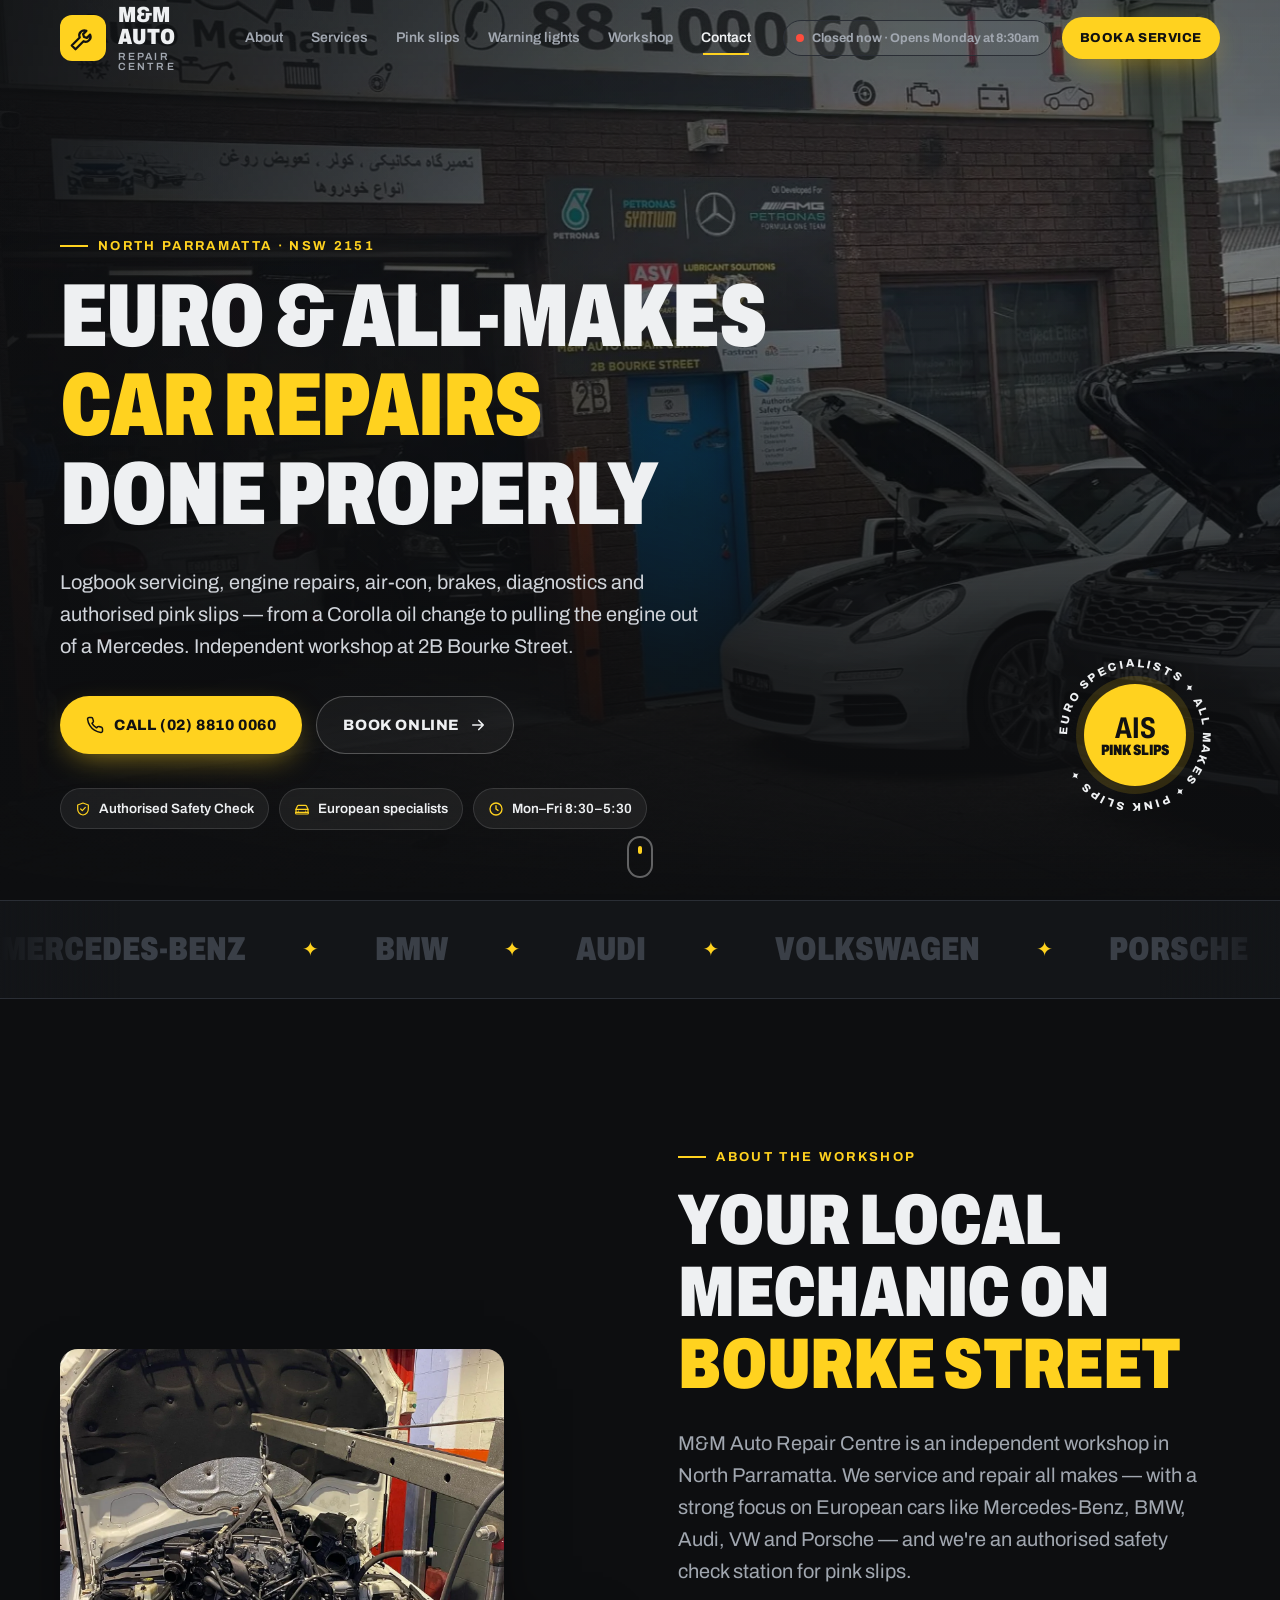
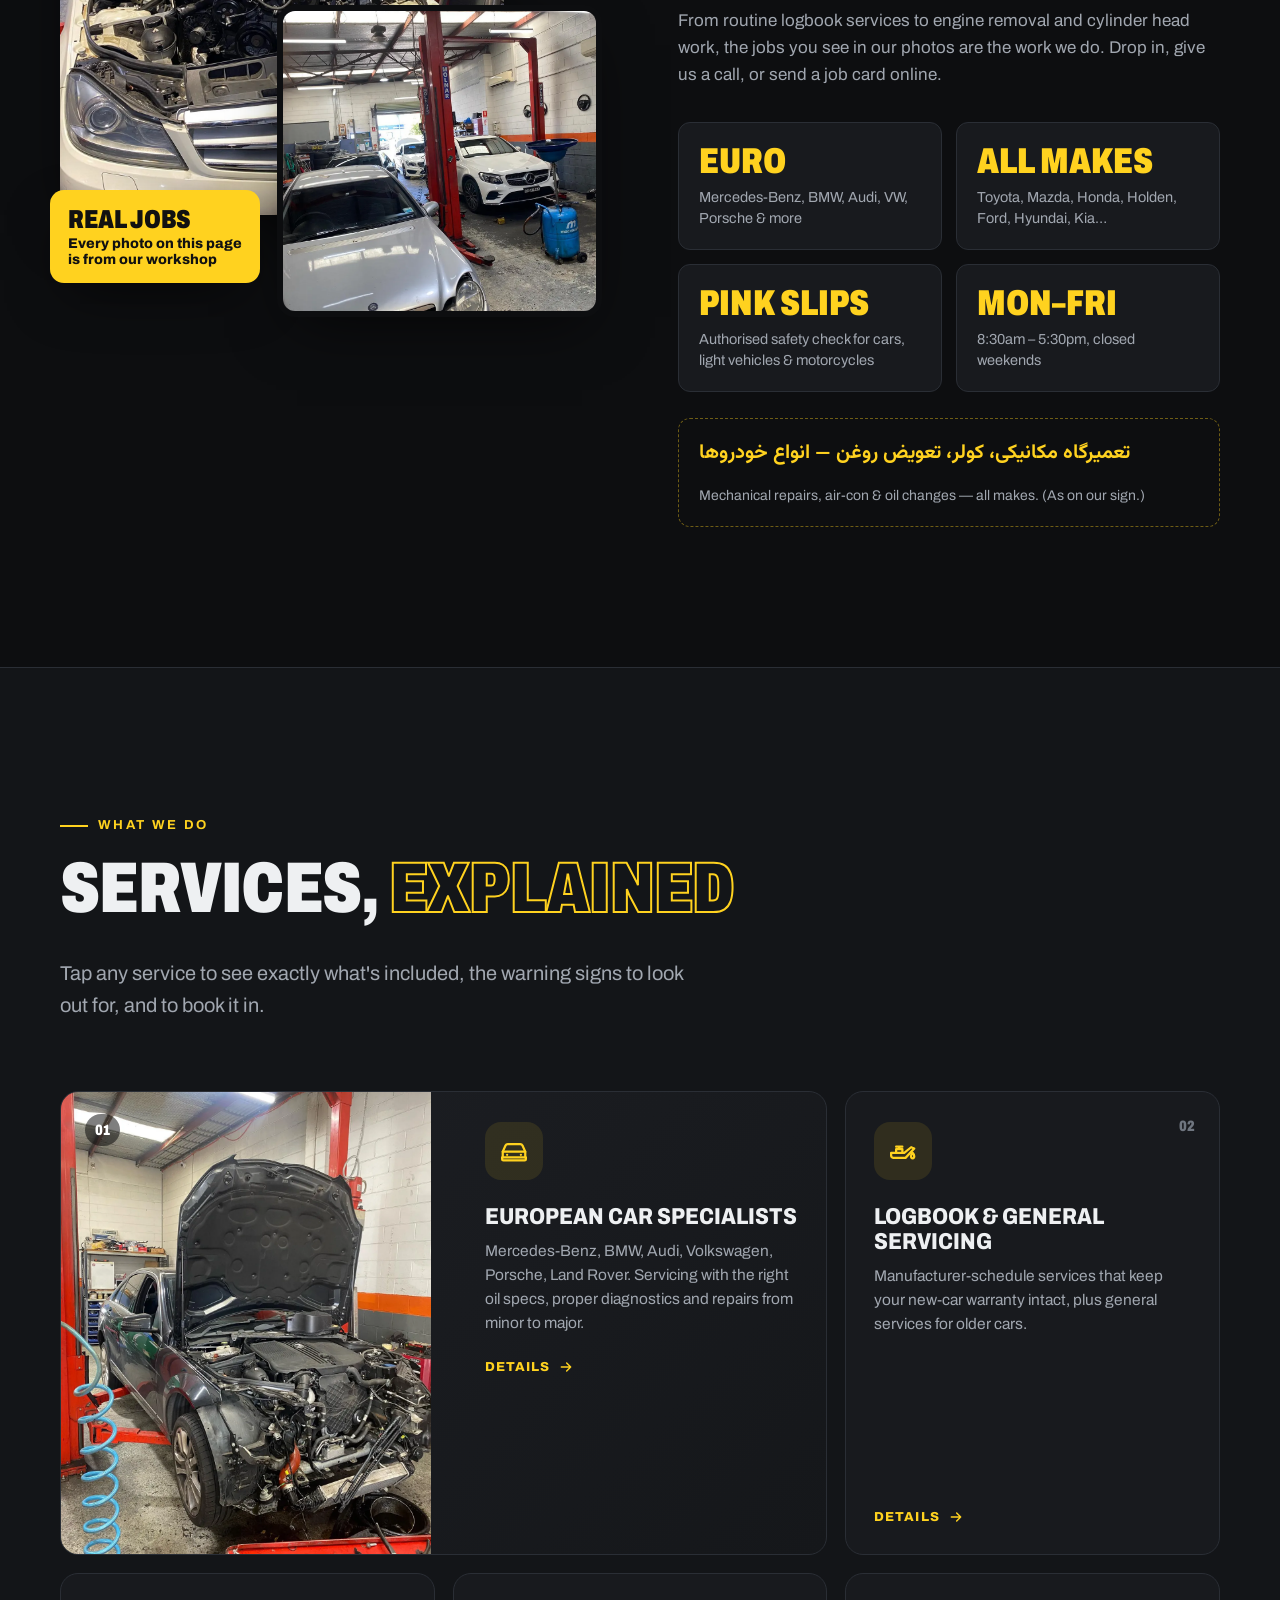
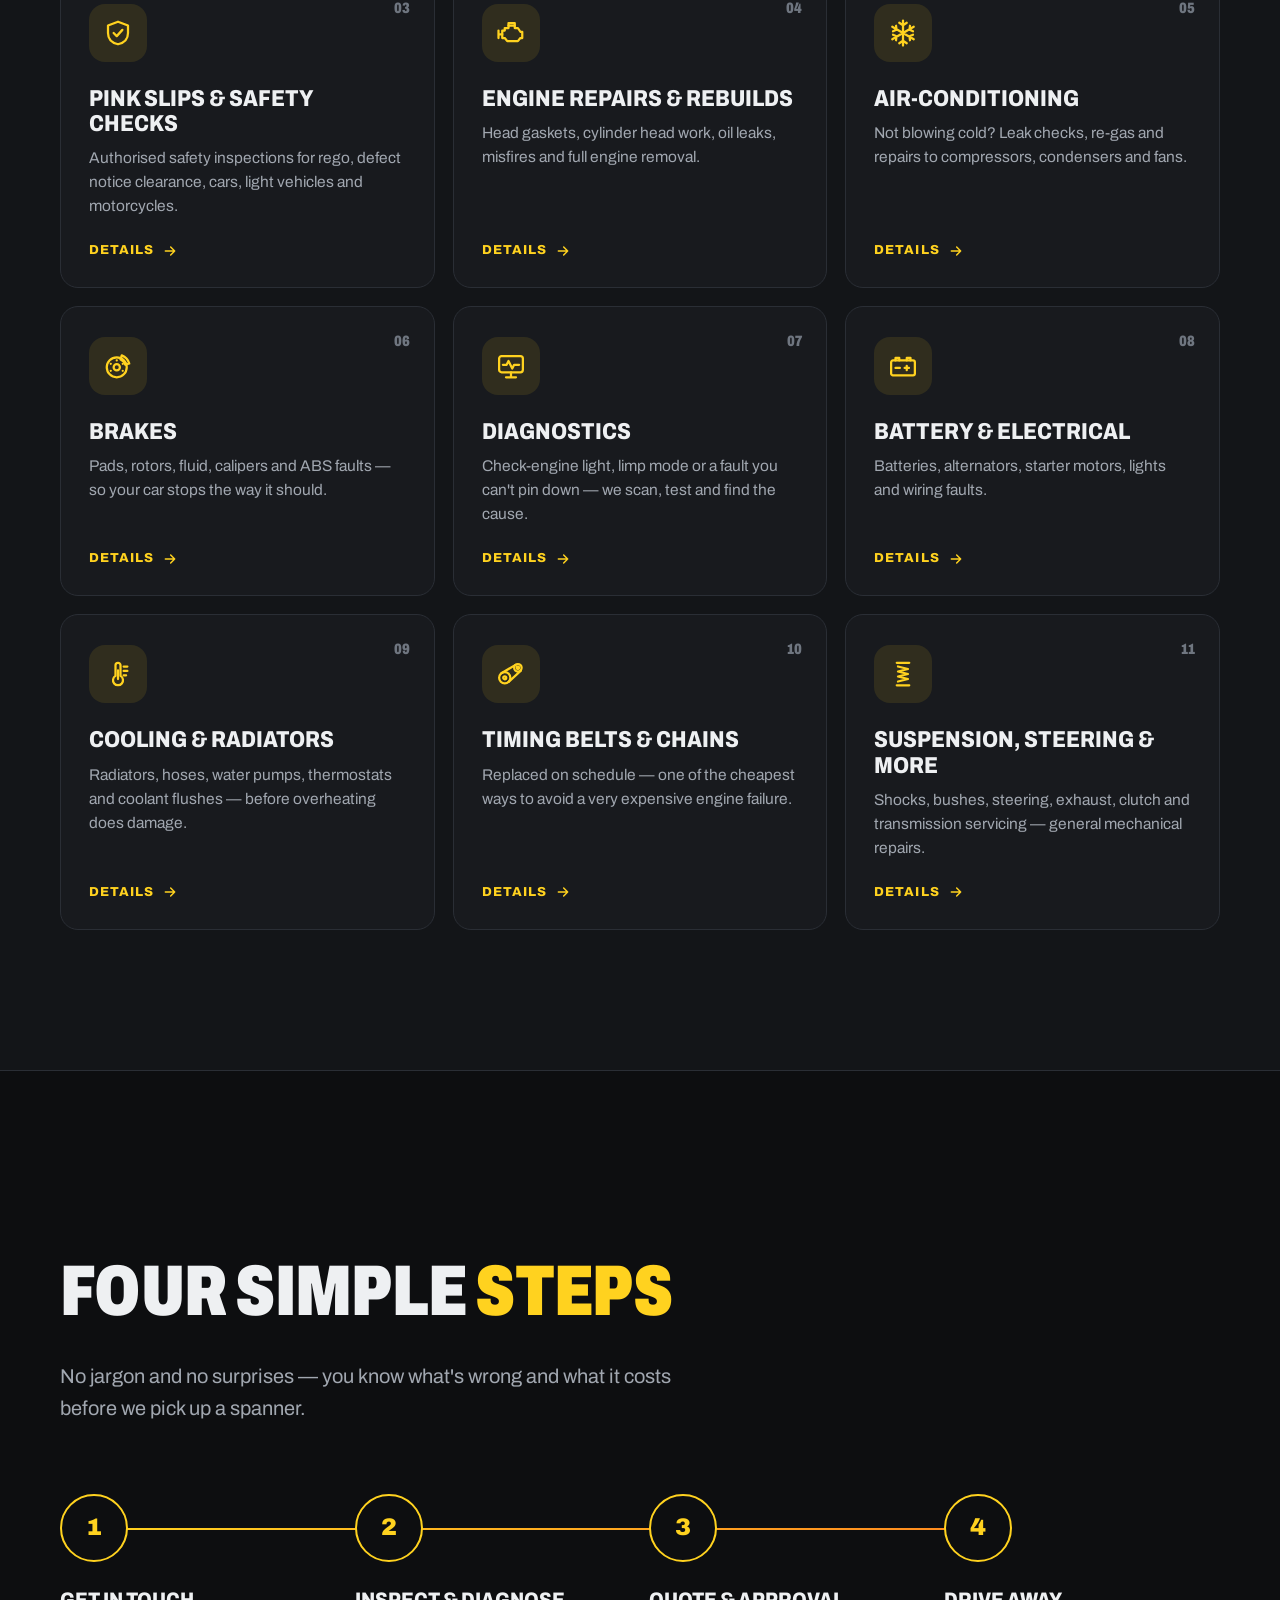
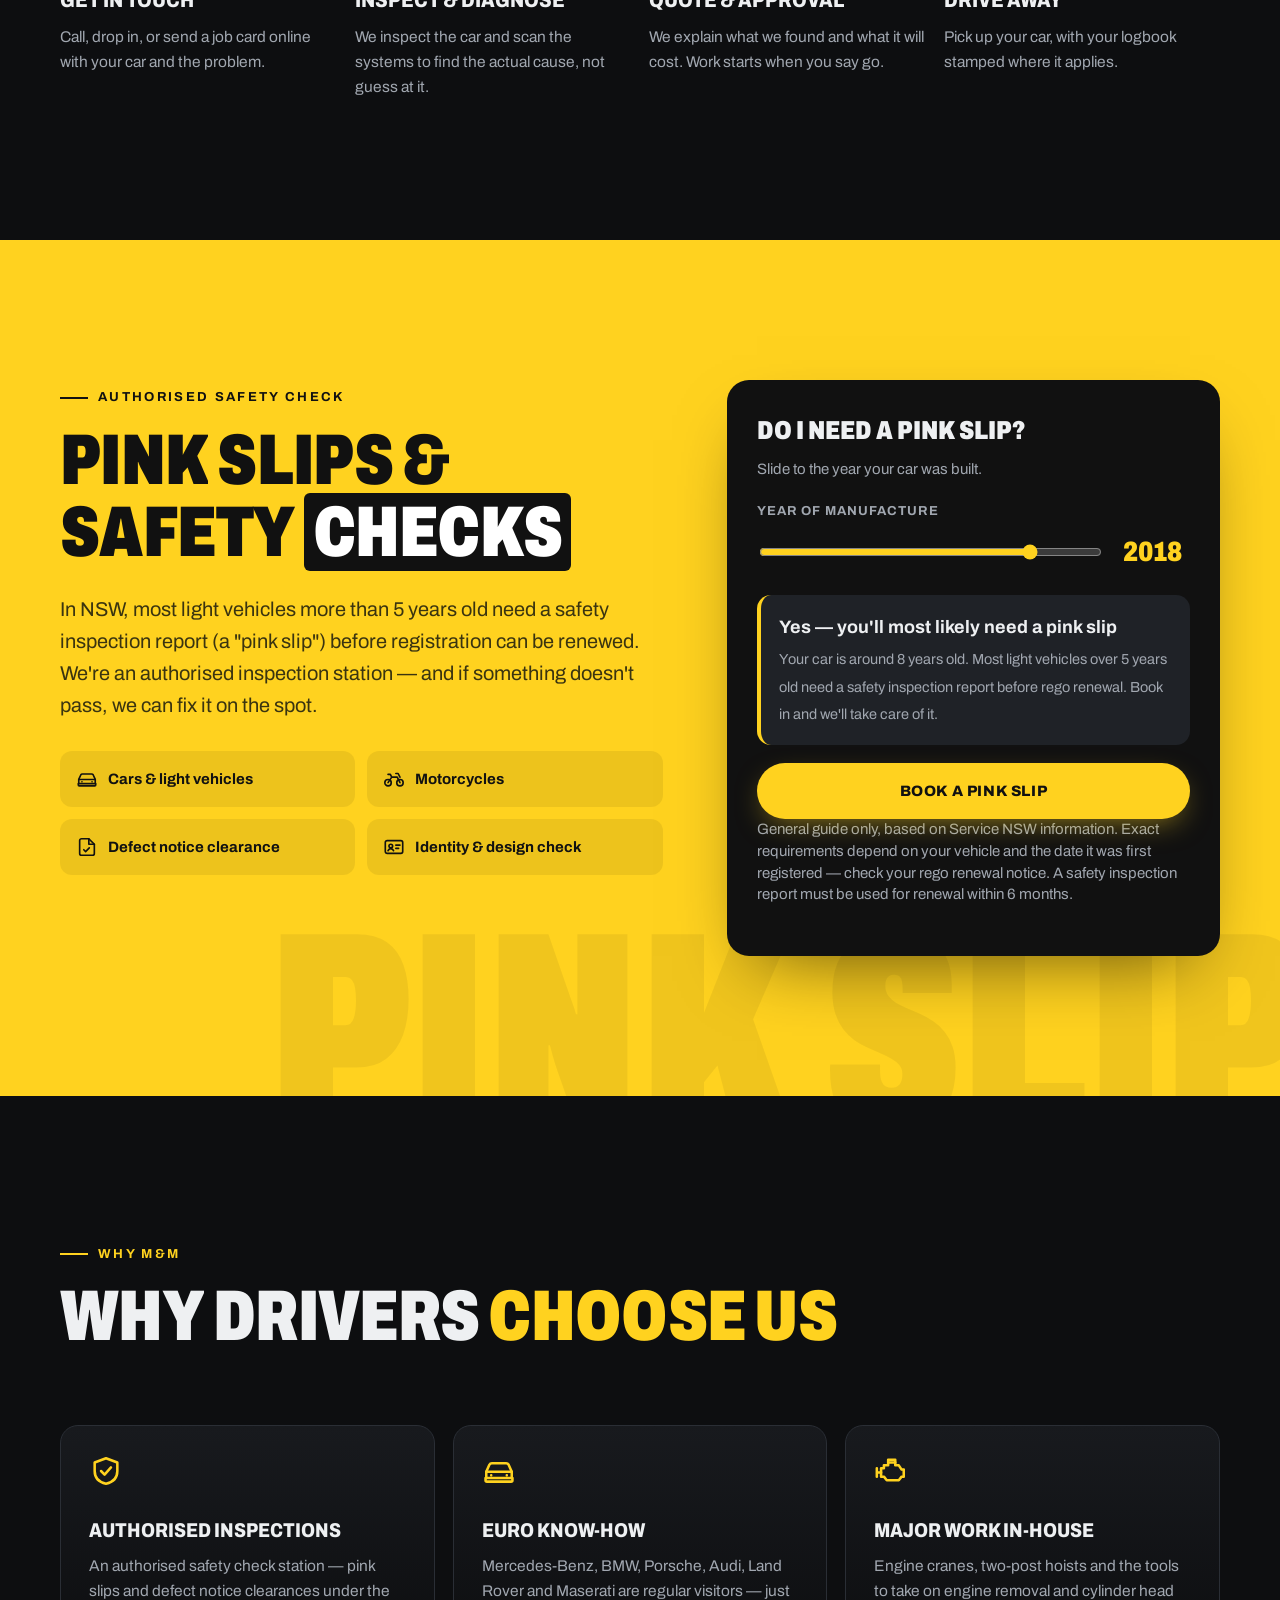
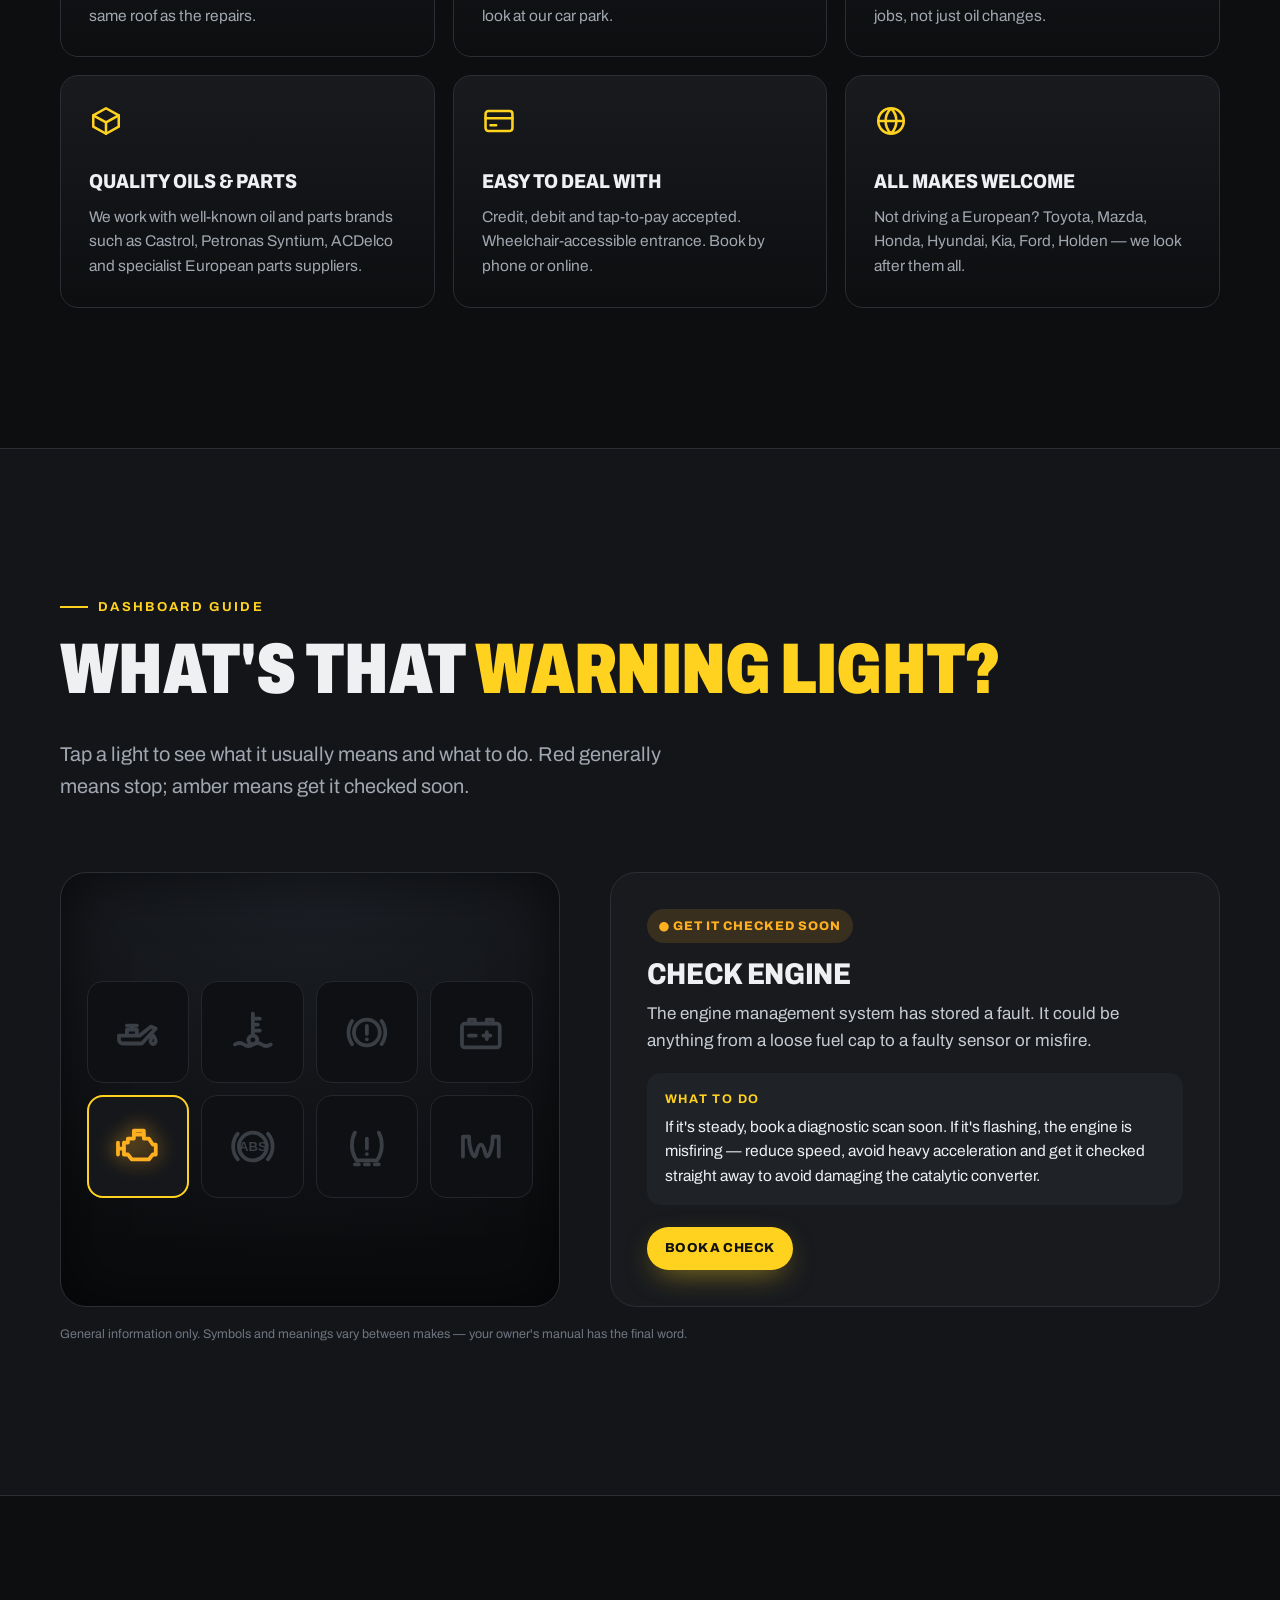
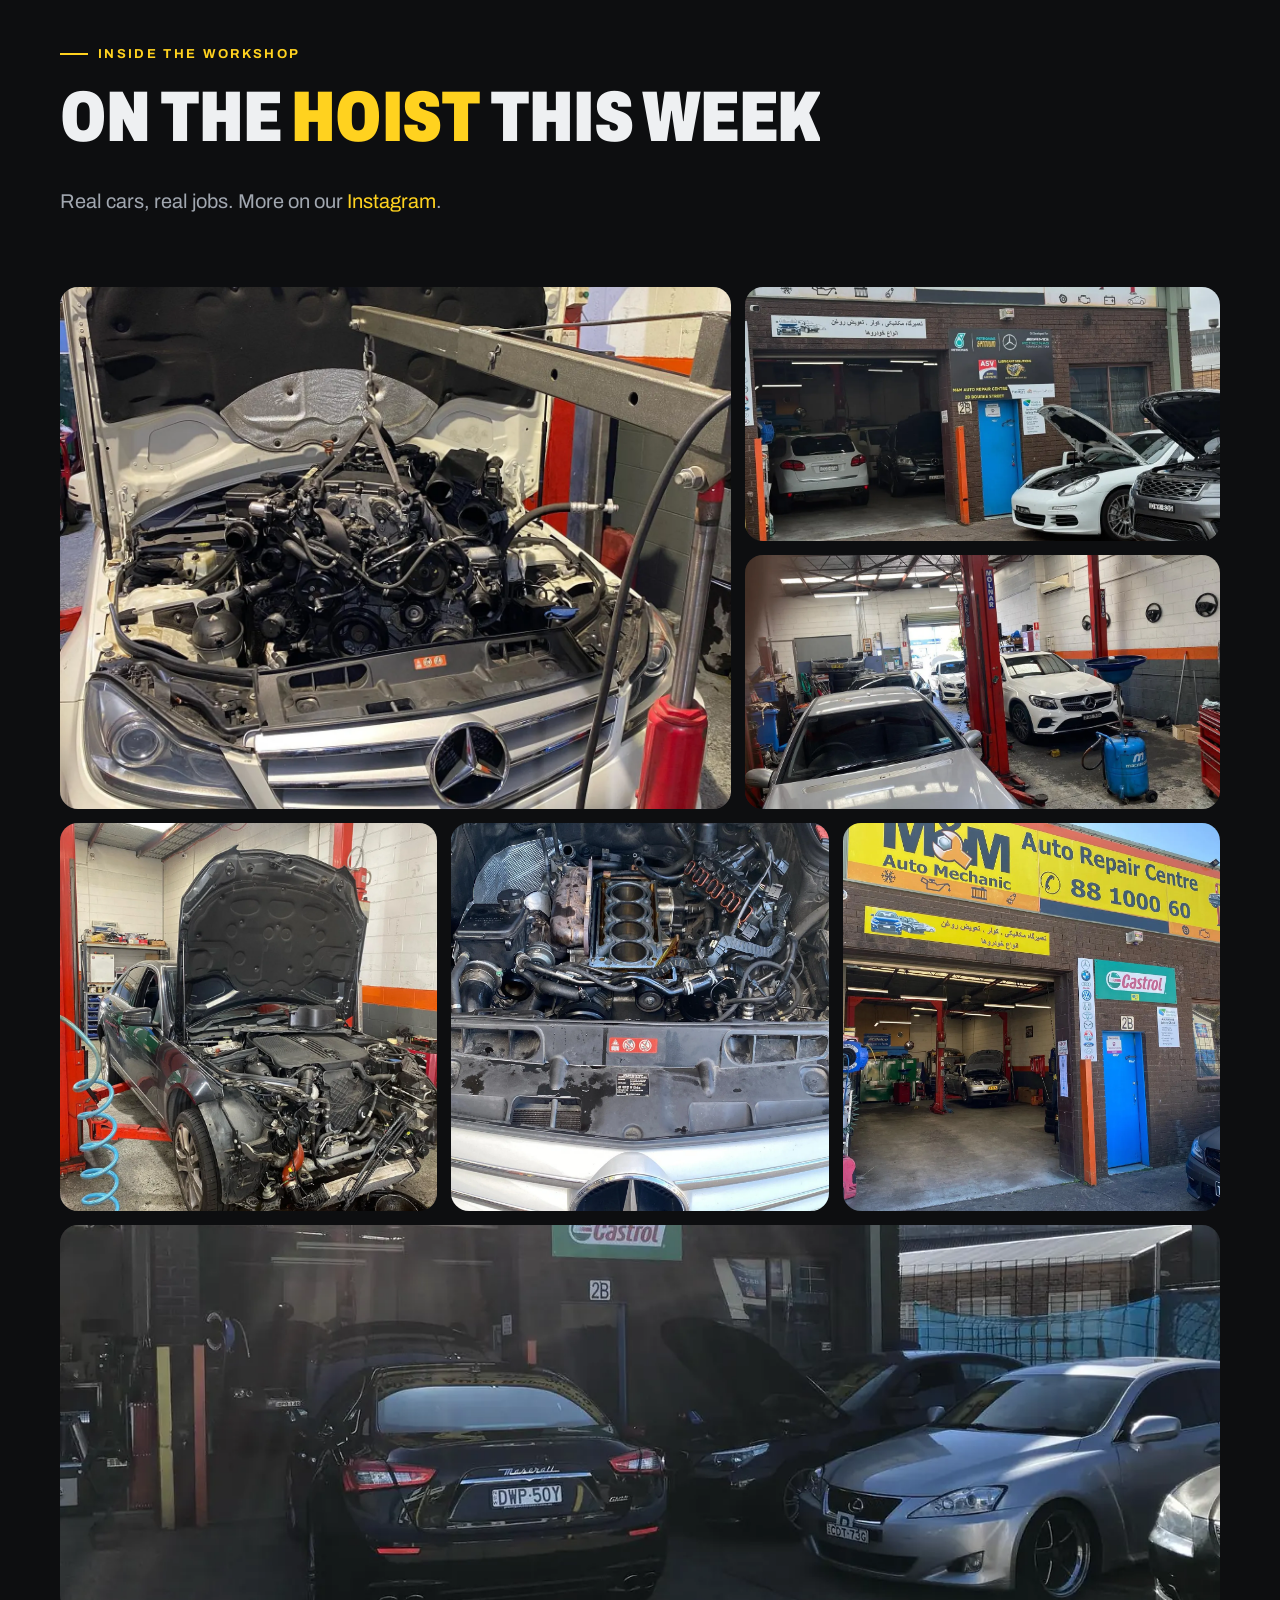
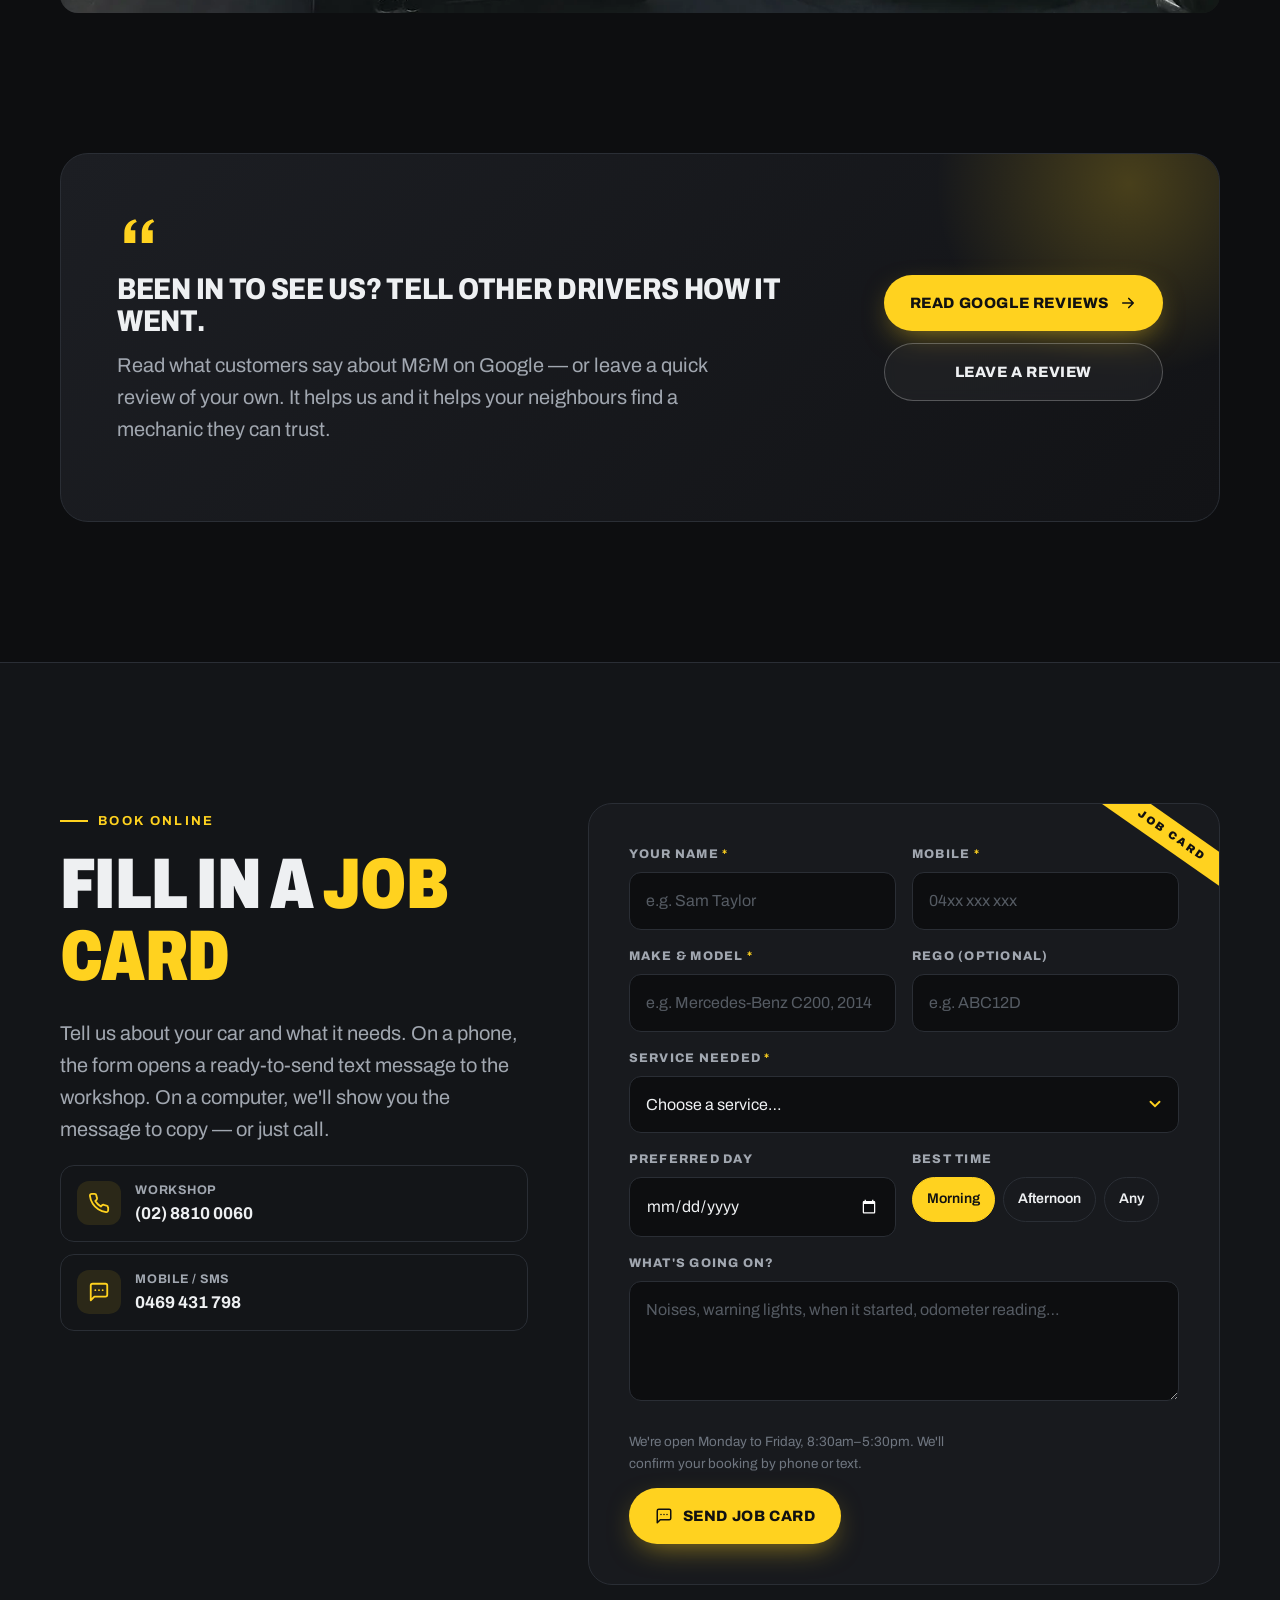
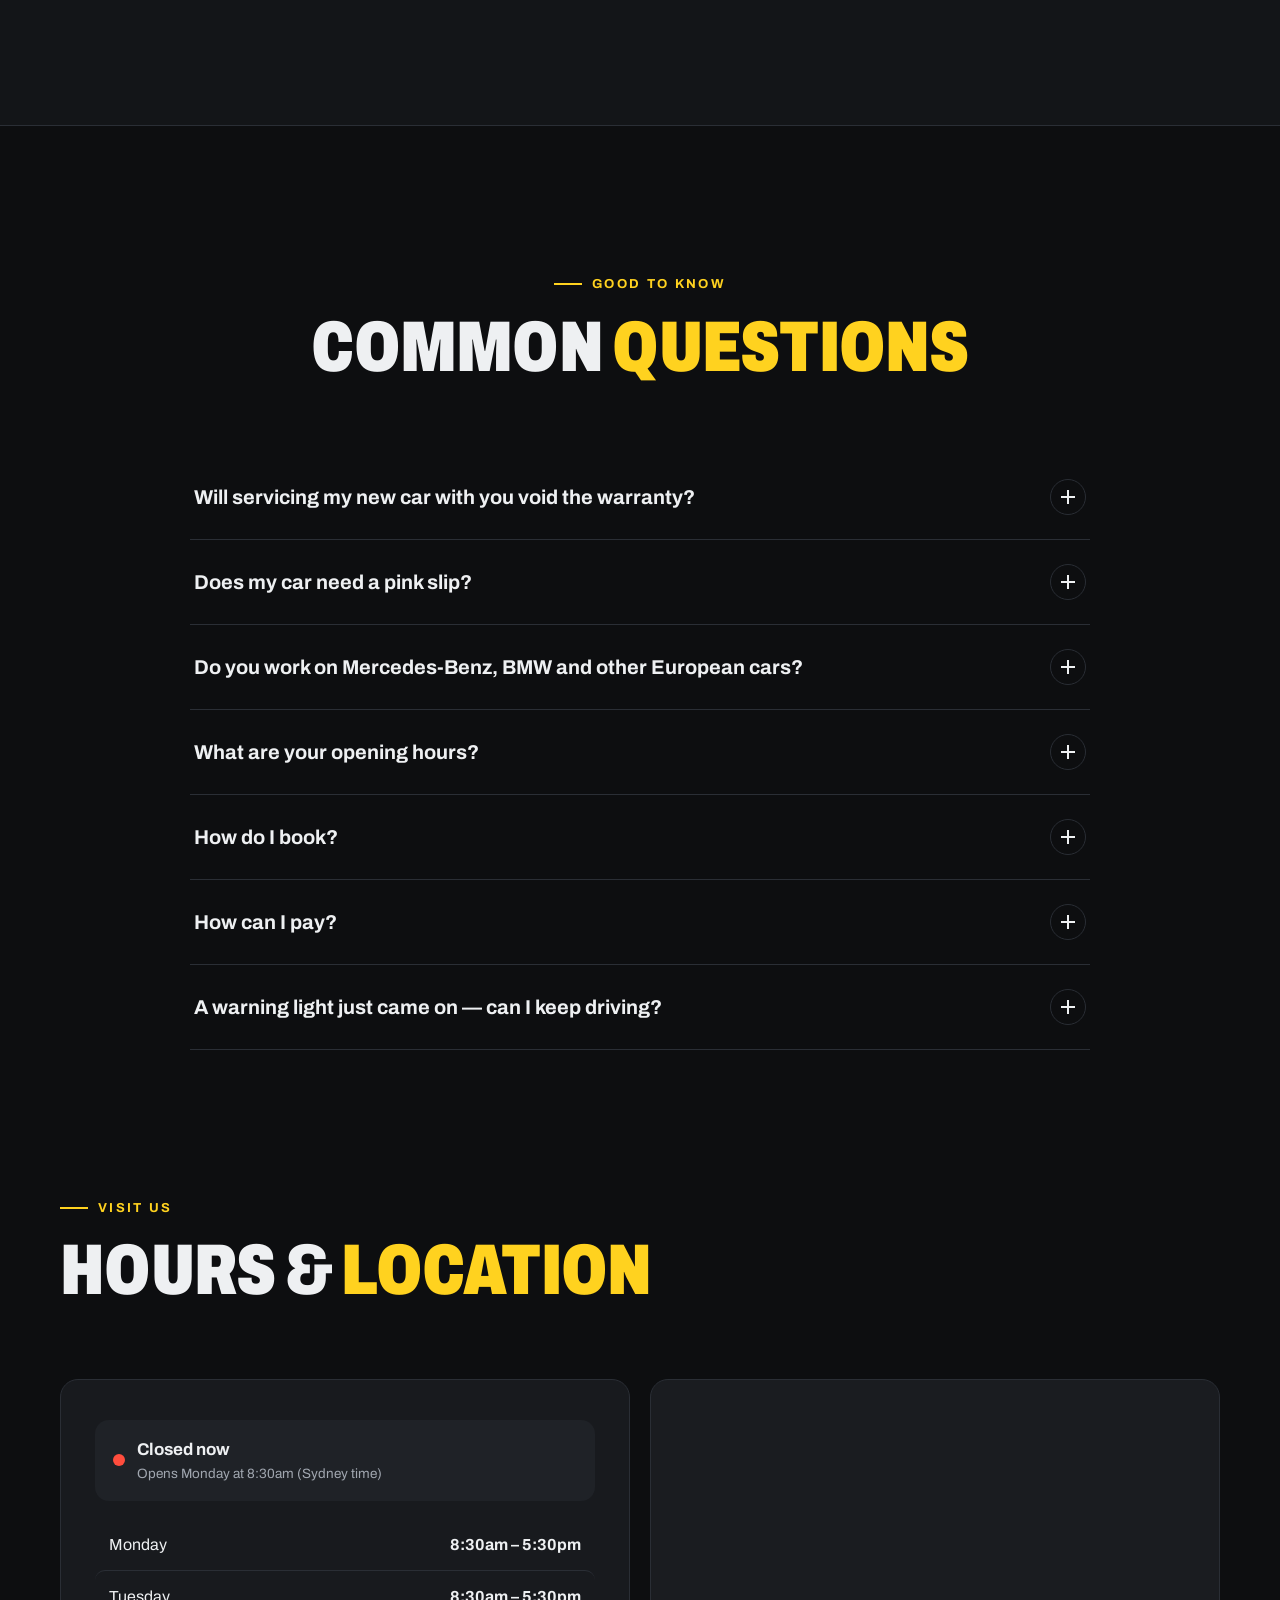
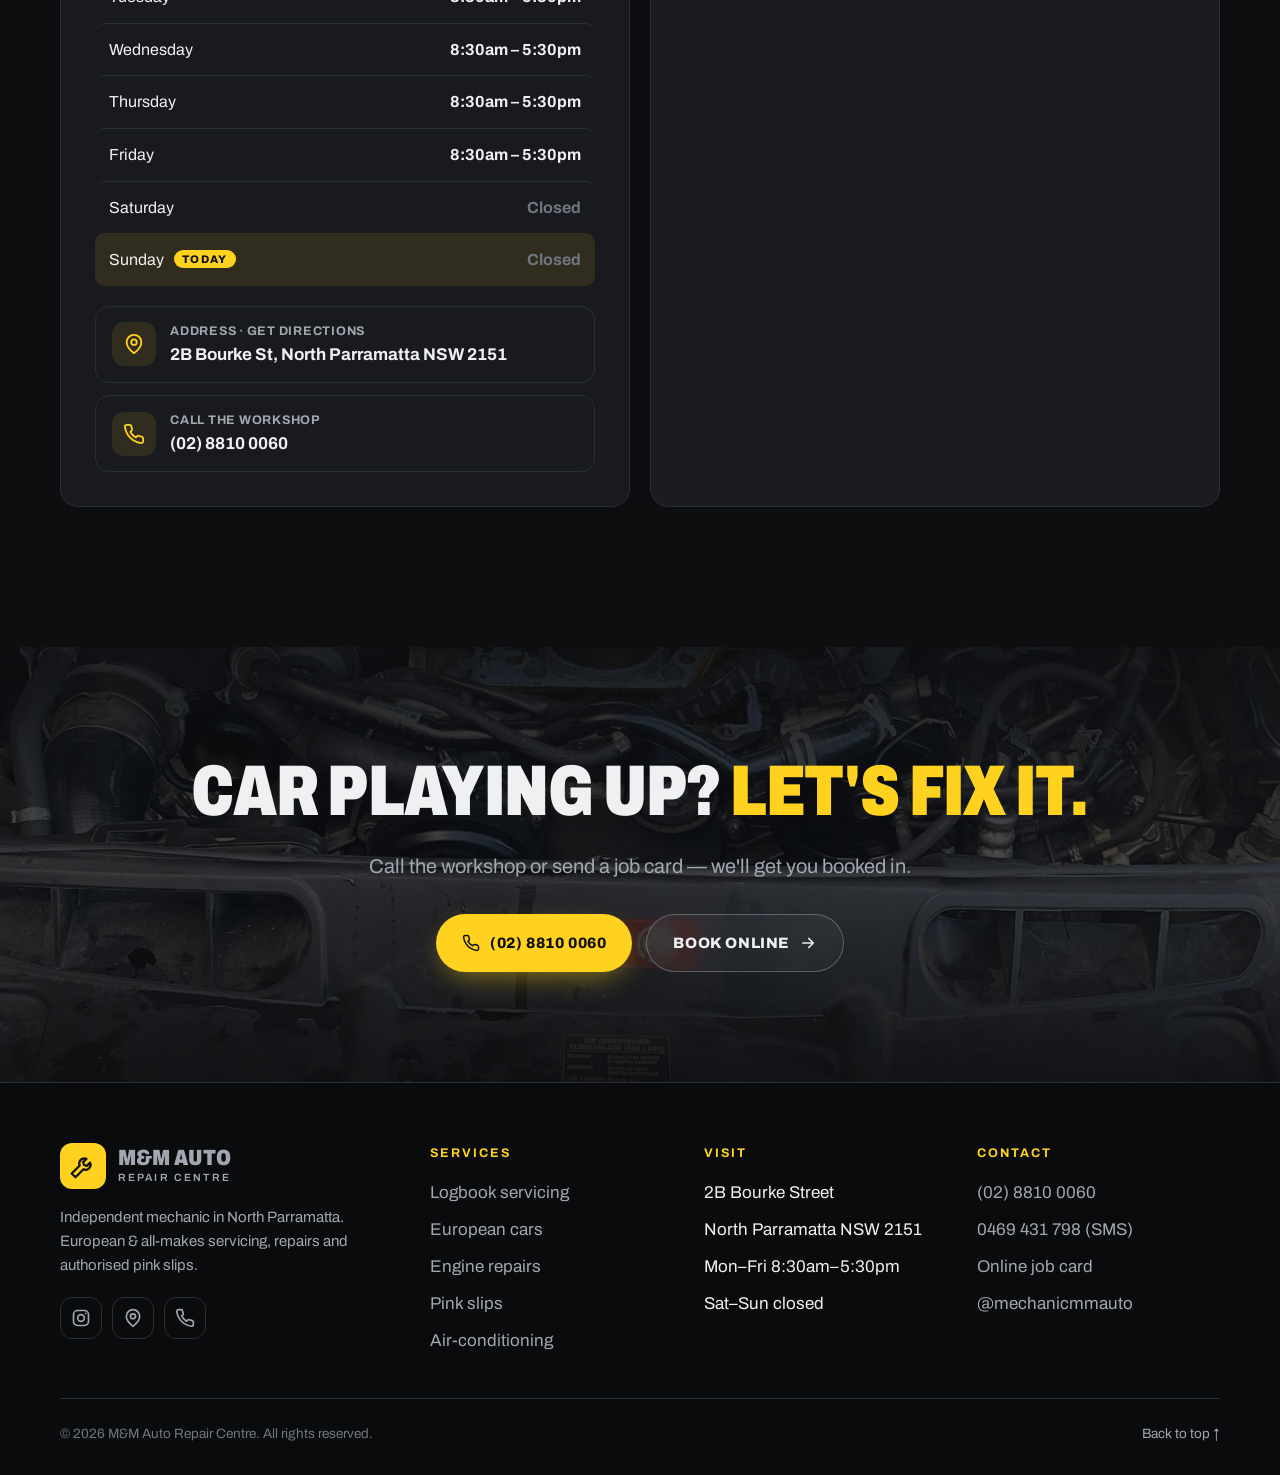
==== index.html @ c7c54eff "Add files via upload" ====
<!doctype html>
<html lang="en-AU">
<head>
<meta charset="utf-8">
<meta name="viewport" content="width=device-width,initial-scale=1,viewport-fit=cover">
<title>M&amp;M Auto Repair Centre | Mechanic North Parramatta – Euro &amp; All Makes, Pink Slips</title>
<meta name="description" content="M&M Auto Repair Centre, 2B Bourke St, North Parramatta NSW. Logbook servicing, European car repairs (Mercedes-Benz, BMW, Audi, VW, Porsche), engine repairs, air-con, brakes, diagnostics and authorised pink slip safety checks. Call (02) 8810 0060.">
<meta name="theme-color" content="#0d0e10">
<link rel="canonical" href="./">
<meta property="og:type" content="website">
<meta property="og:title" content="M&M Auto Repair Centre — North Parramatta Mechanic">
<meta property="og:description" content="Euro & all-makes servicing, engine repairs, air-con and authorised pink slips at 2B Bourke St, North Parramatta.">
<meta property="og:image" content="img/og-image.jpg">
<meta property="og:locale" content="en_AU">
<meta name="twitter:card" content="summary_large_image">
<link rel="icon" href="data:image/svg+xml,%3Csvg xmlns='http://www.w3.org/2000/svg' viewBox='0 0 64 64'%3E%3Crect width='64' height='64' rx='14' fill='%23ffd21f'/%3E%3Ctext x='32' y='42' font-family='Arial Black,Arial' font-weight='900' font-size='24' text-anchor='middle' fill='%23111'%3EM%26M%3C/text%3E%3C/svg%3E">
<link rel="preconnect" href="https://fonts.googleapis.com">
<link rel="preconnect" href="https://fonts.gstatic.com" crossorigin>
<link href="https://fonts.googleapis.com/css2?family=Archivo:wdth,wght@62..125,400..900&family=Vazirmatn:wght@700&display=swap" rel="stylesheet">
<link rel="preload" as="image" href="img/storefront.webp">
<link rel="stylesheet" href="css/style.css">
<script>document.documentElement.classList.add('js')</script>
<script type="application/ld+json">
{
  "@context":"https://schema.org",
  "@type":"AutoRepair",
  "name":"M&M Auto Repair Centre",
  "alternateName":"M&M Auto Mechanic",
  "image":"img/storefront.webp",
  "telephone":"+61288100060",
  "address":{"@type":"PostalAddress","streetAddress":"2B Bourke Street","addressLocality":"North Parramatta","addressRegion":"NSW","postalCode":"2151","addressCountry":"AU"},
  "openingHoursSpecification":[{"@type":"OpeningHoursSpecification","dayOfWeek":["Monday","Tuesday","Wednesday","Thursday","Friday"],"opens":"08:30","closes":"17:30"}],
  "paymentAccepted":"Credit card, Debit card, Contactless",
  "sameAs":["https://www.instagram.com/mechanicmmauto/"]
}
</script>
</head>
<body>
<a class="skip" href="#main">Skip to content</a>

<!-- SVG sprite -->
<svg width="0" height="0" style="position:absolute" aria-hidden="true">
  <defs>
    <symbol id="i-phone" viewBox="0 0 24 24" fill="none" stroke="currentColor" stroke-width="2" stroke-linecap="round" stroke-linejoin="round"><path d="M22 16.9v3a2 2 0 0 1-2.2 2 19.8 19.8 0 0 1-8.6-3.1 19.5 19.5 0 0 1-6-6A19.8 19.8 0 0 1 2.1 4.2 2 2 0 0 1 4.1 2h3a2 2 0 0 1 2 1.7c.1.9.4 1.8.7 2.7a2 2 0 0 1-.5 2.1L8 9.8a16 16 0 0 0 6 6l1.3-1.3a2 2 0 0 1 2.1-.4c.9.3 1.8.6 2.7.7a2 2 0 0 1 1.7 2z"/></symbol>
    <symbol id="i-pin" viewBox="0 0 24 24" fill="none" stroke="currentColor" stroke-width="2" stroke-linecap="round" stroke-linejoin="round"><path d="M20 10c0 6-8 12-8 12s-8-6-8-12a8 8 0 0 1 16 0z"/><circle cx="12" cy="10" r="3"/></symbol>
    <symbol id="i-clock" viewBox="0 0 24 24" fill="none" stroke="currentColor" stroke-width="2" stroke-linecap="round"><circle cx="12" cy="12" r="9"/><path d="M12 7v5l3 2"/></symbol>
    <symbol id="i-arrow" viewBox="0 0 24 24" fill="none" stroke="currentColor" stroke-width="2.2" stroke-linecap="round" stroke-linejoin="round"><path d="M5 12h14M13 6l6 6-6 6"/></symbol>
    <symbol id="i-close" viewBox="0 0 24 24" fill="none" stroke="currentColor" stroke-width="2.2" stroke-linecap="round"><path d="M6 6l12 12M18 6L6 18"/></symbol>
    <symbol id="i-left" viewBox="0 0 24 24" fill="none" stroke="currentColor" stroke-width="2.2" stroke-linecap="round" stroke-linejoin="round"><path d="M15 6l-6 6 6 6"/></symbol>
    <symbol id="i-right" viewBox="0 0 24 24" fill="none" stroke="currentColor" stroke-width="2.2" stroke-linecap="round" stroke-linejoin="round"><path d="M9 6l6 6-6 6"/></symbol>
    <symbol id="i-up" viewBox="0 0 24 24" fill="none" stroke="currentColor" stroke-width="2.4" stroke-linecap="round" stroke-linejoin="round"><path d="M12 19V5M6 11l6-6 6 6"/></symbol>
    <symbol id="i-check" viewBox="0 0 24 24" fill="none" stroke="currentColor" stroke-width="3" stroke-linecap="round" stroke-linejoin="round"><path d="M5 12l5 5L20 7"/></symbol>
    <symbol id="i-sms" viewBox="0 0 24 24" fill="none" stroke="currentColor" stroke-width="2" stroke-linecap="round" stroke-linejoin="round"><path d="M21 15a2 2 0 0 1-2 2H7l-4 4V5a2 2 0 0 1 2-2h14a2 2 0 0 1 2 2z"/><path d="M8 10h.01M12 10h.01M16 10h.01"/></symbol>
    <symbol id="i-insta" viewBox="0 0 24 24" fill="none" stroke="currentColor" stroke-width="2" stroke-linecap="round"><rect x="3" y="3" width="18" height="18" rx="5"/><circle cx="12" cy="12" r="4"/><path d="M17.5 6.5h.01"/></symbol>
    <symbol id="i-nav" viewBox="0 0 24 24" fill="none" stroke="currentColor" stroke-width="2" stroke-linecap="round" stroke-linejoin="round"><path d="M3 11l19-9-9 19-2-8z"/></symbol>
    <symbol id="i-quote" viewBox="0 0 24 24" fill="currentColor"><path d="M4 18v-5.5C4 8.4 6.2 5.9 10 5l.8 1.6C8.6 7.4 7.6 9 7.5 11H10v7zm9.5 0v-5.5c0-4.1 2.2-6.6 6-7.5l.8 1.6c-2.2.8-3.2 2.4-3.3 4.4h2.5v7z"/></symbol>
    <symbol id="i-copy" viewBox="0 0 24 24" fill="none" stroke="currentColor" stroke-width="2" stroke-linecap="round" stroke-linejoin="round"><rect x="9" y="9" width="12" height="12" rx="2"/><path d="M5 15H4a1 1 0 0 1-1-1V4a1 1 0 0 1 1-1h10a1 1 0 0 1 1 1v1"/></symbol>
    <!-- service icons -->
    <symbol id="s-oil" viewBox="0 0 24 24" fill="none" stroke="currentColor" stroke-width="1.8" stroke-linecap="round" stroke-linejoin="round"><path d="M2.5 13.5h10.5l5.5-4.5 2.5 1-7 7.5H4.5a2 2 0 0 1-2-2zM6.5 13.5V10.5h5v3M9 10.5V8.5M6.5 8.5h5"/><path d="M21 16.2c0 .9-.6 1.6-1.3 1.6s-1.3-.7-1.3-1.6.7-2.1 1.3-2.7c.6.6 1.3 1.8 1.3 2.7z"/></symbol>
    <symbol id="s-car" viewBox="0 0 24 24" fill="none" stroke="currentColor" stroke-width="1.8" stroke-linecap="round" stroke-linejoin="round"><path d="M3 17v-4.5L5.2 7.6A2 2 0 0 1 7 6.5h10a2 2 0 0 1 1.8 1.1L21 12.5V17"/><path d="M3 12.5h18M2.5 17h19v1.5a1 1 0 0 1-1 1h-17a1 1 0 0 1-1-1zM6.5 15h.01M17.5 15h.01"/></symbol>
    <symbol id="s-engine" viewBox="0 0 24 24" fill="none" stroke="currentColor" stroke-width="1.8" stroke-linecap="round" stroke-linejoin="round"><path d="M5 10h2V8h3V6h5v2h2.5l2 3H21v5h-1.5l-2 2.5H9L7 16H5z"/><path d="M2 10v6M5 13H2M10 6V4h5v2"/></symbol>
    <symbol id="s-shield" viewBox="0 0 24 24" fill="none" stroke="currentColor" stroke-width="1.8" stroke-linecap="round" stroke-linejoin="round"><path d="M12 3l8 3v6c0 5-3.5 8-8 9-4.5-1-8-4-8-9V6z"/><path d="M8.5 12l2.5 2.5 4.5-5"/></symbol>
    <symbol id="s-snow" viewBox="0 0 24 24" fill="none" stroke="currentColor" stroke-width="1.8" stroke-linecap="round" stroke-linejoin="round"><path d="M12 2v20M3.4 7l17.2 10M20.6 7L3.4 17M9 3.8l3 2 3-2M9 20.2l3-2 3 2M4 10.6l2.8-1.2-.4-3.2M20 13.4l-2.8 1.2.4 3.2M20 10.6l-2.8-1.2.4-3.2M4 13.4l2.8 1.2-.4 3.2"/></symbol>
    <symbol id="s-brake" viewBox="0 0 24 24" fill="none" stroke="currentColor" stroke-width="1.8" stroke-linecap="round" stroke-linejoin="round"><circle cx="11" cy="13" r="8"/><circle cx="11" cy="13" r="2.5"/><path d="M11 7.5h.01M15.8 10.2h.01M15.8 15.8h.01M6.2 15.8h.01M6.2 10.2h.01"/><path d="M15 3.5a10 10 0 0 1 6 6.5l-3.2 1A6.6 6.6 0 0 0 14 6.8z"/></symbol>
    <symbol id="s-scan" viewBox="0 0 24 24" fill="none" stroke="currentColor" stroke-width="1.8" stroke-linecap="round" stroke-linejoin="round"><rect x="2.5" y="4" width="19" height="13" rx="2"/><path d="M8 21h8M12 17v4M5.5 11h3l1.5-3 3 6 1.5-3h4"/></symbol>
    <symbol id="s-battery" viewBox="0 0 24 24" fill="none" stroke="currentColor" stroke-width="1.8" stroke-linecap="round" stroke-linejoin="round"><rect x="2.5" y="7.5" width="19" height="12" rx="1.5"/><path d="M6 7.5V5.5h3v2M15 7.5V5.5h3v2M6 13.5h3.5M15 11.8v3.5M13.3 13.5h3.5"/></symbol>
    <symbol id="s-temp" viewBox="0 0 24 24" fill="none" stroke="currentColor" stroke-width="1.8" stroke-linecap="round" stroke-linejoin="round"><path d="M12 3a2 2 0 0 0-2 2v8.5a4 4 0 1 0 4 0V5a2 2 0 0 0-2-2z"/><path d="M12 9v7M16.5 6h3M16.5 9.5h3M16.5 13h2"/></symbol>
    <symbol id="s-belt" viewBox="0 0 24 24" fill="none" stroke="currentColor" stroke-width="1.8" stroke-linecap="round" stroke-linejoin="round"><circle cx="7" cy="15" r="4.5"/><circle cx="17.5" cy="7" r="3"/><circle cx="7" cy="15" r="1.2"/><circle cx="17.5" cy="7" r="1"/><path d="M4.3 11.4L15.6 4.7M10.1 18.3l9.8-9"/></symbol>
    <symbol id="s-wrench" viewBox="0 0 24 24" fill="none" stroke="currentColor" stroke-width="1.8" stroke-linecap="round" stroke-linejoin="round"><path d="M14.7 6.3a4 4 0 0 0-5.3 5.3L3 18l3 3 6.4-6.4a4 4 0 0 0 5.3-5.3l-2.6 2.6-2.3-.7-.7-2.3z"/></symbol>
    <symbol id="s-spring" viewBox="0 0 24 24" fill="none" stroke="currentColor" stroke-width="1.8" stroke-linecap="round" stroke-linejoin="round"><path d="M7 3h10M7 21h10M8 6l8 2-8 2 8 2-8 2 8 2-8 2"/></symbol>
    <symbol id="s-parts" viewBox="0 0 24 24" fill="none" stroke="currentColor" stroke-width="1.8" stroke-linecap="round" stroke-linejoin="round"><path d="M21 8l-9-5-9 5v8l9 5 9-5z"/><path d="M3 8l9 5 9-5M12 13v8"/></symbol>
    <symbol id="s-card" viewBox="0 0 24 24" fill="none" stroke="currentColor" stroke-width="1.8" stroke-linecap="round" stroke-linejoin="round"><rect x="2.5" y="5" width="19" height="14" rx="2"/><path d="M2.5 10h19M6 15h4"/></symbol>
    <symbol id="s-lang" viewBox="0 0 24 24" fill="none" stroke="currentColor" stroke-width="1.8" stroke-linecap="round" stroke-linejoin="round"><path d="M21 12a9 9 0 1 1-18 0 9 9 0 0 1 18 0zM3 12h18M12 3c2.5 2.5 3.8 5.5 3.8 9s-1.3 6.5-3.8 9c-2.5-2.5-3.8-5.5-3.8-9S9.5 5.5 12 3z"/></symbol>
    <symbol id="s-bike" viewBox="0 0 24 24" fill="none" stroke="currentColor" stroke-width="1.8" stroke-linecap="round" stroke-linejoin="round"><circle cx="5.5" cy="16" r="3.5"/><circle cx="18.5" cy="16" r="3.5"/><path d="M5.5 16l4-6h6l3 6M9.5 10L8 7H5.5M14 6h2.5l2 4"/></symbol>
    <symbol id="s-doc" viewBox="0 0 24 24" fill="none" stroke="currentColor" stroke-width="1.8" stroke-linecap="round" stroke-linejoin="round"><path d="M14 3H6a2 2 0 0 0-2 2v14a2 2 0 0 0 2 2h12a2 2 0 0 0 2-2V9z"/><path d="M14 3v6h6M8.5 15l2 2 4-4"/></symbol>
    <symbol id="s-id" viewBox="0 0 24 24" fill="none" stroke="currentColor" stroke-width="1.8" stroke-linecap="round" stroke-linejoin="round"><rect x="2.5" y="5" width="19" height="14" rx="2"/><circle cx="8.5" cy="11" r="2"/><path d="M5.5 16c.6-1.5 1.7-2.2 3-2.2s2.4.7 3 2.2M14 10h4.5M14 13.5h3"/></symbol>
    <!-- warning lights -->
    <symbol id="w-engine" viewBox="0 0 24 24" fill="none" stroke="currentColor" stroke-width="1.9" stroke-linecap="round" stroke-linejoin="round"><path d="M5 10h2V8h3V6h5v2h2.5l2 3H21v5h-1.5l-2 2.5H9L7 16H5z"/><path d="M2 10v6M5 13H2M10 6V4h5v2"/></symbol>
    <symbol id="w-oil" viewBox="0 0 24 24" fill="none" stroke="currentColor" stroke-width="1.9" stroke-linecap="round" stroke-linejoin="round"><path d="M2.5 13.5h10.5l5.5-4.5 2.5 1-7 7.5H4.5a2 2 0 0 1-2-2zM6.5 13.5V10.5h5v3M9 10.5V8.5M6.5 8.5h5"/><path d="M21 16.2c0 .9-.6 1.6-1.3 1.6s-1.3-.7-1.3-1.6.7-2.1 1.3-2.7c.6.6 1.3 1.8 1.3 2.7z"/></symbol>
    <symbol id="w-battery" viewBox="0 0 24 24" fill="none" stroke="currentColor" stroke-width="1.9" stroke-linecap="round" stroke-linejoin="round"><rect x="2.5" y="7.5" width="19" height="12" rx="1.5"/><path d="M6 7.5V5.5h3v2M15 7.5V5.5h3v2M6 13.5h3.5M15 11.8v3.5M13.3 13.5h3.5"/></symbol>
    <symbol id="w-brake" viewBox="0 0 24 24" fill="none" stroke="currentColor" stroke-width="1.9" stroke-linecap="round"><circle cx="12" cy="12" r="6.5"/><path d="M12 8.7v4M12 15.4h.01M4.6 6.2a10 10 0 0 0 0 11.6M19.4 6.2a10 10 0 0 1 0 11.6"/></symbol>
    <symbol id="w-temp" viewBox="0 0 24 24" fill="none" stroke="currentColor" stroke-width="1.9" stroke-linecap="round" stroke-linejoin="round"><path d="M12 2.5v11M12 13.5a2.2 2.2 0 1 0 .01 0M12 5h3.5M12 8h2.5M12 11h3.5"/><path d="M3 18c1.5-1 3-1 4.5 0s3 1 4.5 0 3-1 4.5 0 3 1 4.5 0"/></symbol>
    <symbol id="w-abs" viewBox="0 0 24 24" fill="none" stroke="currentColor" stroke-width="1.9" stroke-linecap="round"><circle cx="12" cy="12" r="7"/><path d="M4.4 5.6a10 10 0 0 0 0 12.8M19.6 5.6a10 10 0 0 1 0 12.8"/><text x="12" y="14.4" text-anchor="middle" font-size="6.6" font-weight="900" font-family="Arial,sans-serif" fill="currentColor" stroke="none">ABS</text></symbol>
    <symbol id="w-tyre" viewBox="0 0 24 24" fill="none" stroke="currentColor" stroke-width="1.9" stroke-linecap="round" stroke-linejoin="round"><path d="M6 5c-2 3.5-2 9 0 12.5L7 19h10l1-1.5c2-3.5 2-9 0-12.5"/><path d="M12 8v5M12 15.8h.01M6 21h2M11 21h2M16 21h2"/></symbol>
    <symbol id="w-glow" viewBox="0 0 24 24" fill="none" stroke="currentColor" stroke-width="1.9" stroke-linecap="round" stroke-linejoin="round"><path d="M3 7h3M18 7h3M3 7v10M21 7v10"/><path d="M6 7c0 6 2 10 3 10s1-6 3-6 2 6 3 6 3-4 3-10"/></symbol>
  </defs>
</svg>

<div class="progress" id="progress"></div>

<!-- ============ HEADER ============ -->
<header class="header" id="header">
  <div class="container header__in">
    <a href="#top" class="logo" aria-label="M&amp;M Auto Repair Centre — home">
      <span class="logo__mark"><svg><use href="#s-wrench"/></svg></span>
      <span class="logo__txt"><b>M&amp;M AUTO</b><small>Repair Centre</small></span>
    </a>
    <nav class="nav" aria-label="Main">
      <a href="#about">About</a>
      <a href="#services">Services</a>
      <a href="#pinkslips">Pink slips</a>
      <a href="#lights">Warning lights</a>
      <a href="#gallery">Workshop</a>
      <a href="#contact">Contact</a>
    </nav>
    <div class="header__cta">
      <span class="status-pill" data-status><span class="dot"></span><span data-status-text>Checking hours…</span></span>
      <a class="btn btn--primary btn--sm" href="#book" data-magnetic>Book a service</a>
      <button class="burger" id="burger" aria-label="Open menu" aria-expanded="false" aria-controls="mobileMenu"><span></span><span></span><span></span></button>
    </div>
  </div>
</header>

<div class="mobile-menu" id="mobileMenu" aria-hidden="true">
  <a class="mm-link" href="#about" style="transition-delay:.10s">About</a>
  <a class="mm-link" href="#services" style="transition-delay:.15s">Services</a>
  <a class="mm-link" href="#pinkslips" style="transition-delay:.20s">Pink slips</a>
  <a class="mm-link" href="#lights" style="transition-delay:.25s">Warning lights</a>
  <a class="mm-link" href="#gallery" style="transition-delay:.30s">Workshop</a>
  <a class="mm-link" href="#book" style="transition-delay:.35s">Book online</a>
  <a class="mm-link" href="#contact" style="transition-delay:.40s">Contact</a>
  <div class="mm-foot">
    <a class="btn btn--primary" href="tel:+61288100060"><svg><use href="#i-phone"/></svg>(02) 8810 0060</a>
    <span class="status-pill" data-status><span class="dot"></span><span data-status-text>…</span></span>
  </div>
</div>

<main id="main">
<!-- ============ HERO ============ -->
<section class="hero" id="top">
  <div class="hero__bg" data-parallax="0.25"><img src="img/storefront.webp" alt="M&amp;M Auto Repair Centre workshop at 2B Bourke Street, North Parramatta, with a Porsche and Range Rover out the front" fetchpriority="high"></div>
  <div class="container hero__grid">
    <div>
      <span class="eyebrow fade-in" style="animation-delay:.05s">North Parramatta · NSW 2151</span>
      <h1 class="h-xl">
        <span class="line"><span>Euro &amp; all-makes</span></span>
        <span class="line"><span class="hl">car repairs</span></span>
        <span class="line"><span>done properly</span></span>
      </h1>
      <p class="lead fade-in" style="animation-delay:.55s">Logbook servicing, engine repairs, air-con, brakes, diagnostics and authorised pink slips — from a Corolla oil change to pulling the engine out of a Mercedes. Independent workshop at 2B Bourke Street.</p>
      <div class="hero__actions fade-in" style="animation-delay:.7s">
        <a class="btn btn--primary" href="tel:+61288100060" data-magnetic><svg><use href="#i-phone"/></svg>Call (02) 8810 0060</a>
        <a class="btn btn--ghost" href="#book" data-magnetic>Book online<svg><use href="#i-arrow"/></svg></a>
      </div>
      <div class="hero__chips fade-in" style="animation-delay:.85s">
        <span class="chip"><svg><use href="#s-shield"/></svg>Authorised Safety Check</span>
        <span class="chip"><svg><use href="#s-car"/></svg>European specialists</span>
        <span class="chip"><svg><use href="#i-clock"/></svg>Mon–Fri 8:30–5:30</span>
      </div>
    </div>
    <div class="badge-ring fade-in" style="animation-delay:1s" aria-hidden="true">
      <svg class="ring" viewBox="0 0 200 200"><defs><path id="circ" d="M100,100 m-80,0 a80,80 0 1,1 160,0 a80,80 0 1,1 -160,0"/></defs><text><textPath href="#circ">Euro specialists ✦ All makes ✦ Pink slips ✦</textPath></text></svg>
      <div class="core"><div><b>AIS</b>Pink slips</div></div>
    </div>
  </div>
  <a href="#about" class="scroll-cue" aria-label="Scroll down"></a>
</section>

<!-- ============ MARQUEE ============ -->
<div class="marquee" aria-label="Makes we work on">
  <div class="marquee__track">
    <div class="marquee__item">Mercedes-Benz</div><div class="marquee__item">BMW</div><div class="marquee__item">Audi</div><div class="marquee__item">Volkswagen</div><div class="marquee__item">Porsche</div><div class="marquee__item">Land Rover</div><div class="marquee__item">Toyota</div><div class="marquee__item">Mazda</div><div class="marquee__item">Honda</div><div class="marquee__item">Holden</div><div class="marquee__item">Ford</div><div class="marquee__item">Hyundai</div><div class="marquee__item">Kia</div>
    <div class="marquee__item" aria-hidden="true">Mercedes-Benz</div><div class="marquee__item" aria-hidden="true">BMW</div><div class="marquee__item" aria-hidden="true">Audi</div><div class="marquee__item" aria-hidden="true">Volkswagen</div><div class="marquee__item" aria-hidden="true">Porsche</div><div class="marquee__item" aria-hidden="true">Land Rover</div><div class="marquee__item" aria-hidden="true">Toyota</div><div class="marquee__item" aria-hidden="true">Mazda</div><div class="marquee__item" aria-hidden="true">Honda</div><div class="marquee__item" aria-hidden="true">Holden</div><div class="marquee__item" aria-hidden="true">Ford</div><div class="marquee__item" aria-hidden="true">Hyundai</div><div class="marquee__item" aria-hidden="true">Kia</div>
  </div>
</div>

<!-- ============ ABOUT ============ -->
<section class="section" id="about">
  <div class="container intro">
    <div class="collage" data-reveal="left">
      <div class="collage__a"><img src="img/engine-hoist.webp" alt="Mercedes-Benz C-Class engine being lifted with an engine crane in the M&amp;M workshop" loading="lazy" data-parallax-img></div>
      <div class="collage__b"><img src="img/workshop-inside.webp" alt="Inside the M&amp;M workshop: two-post hoist with a Mercedes-Benz GLC and other cars" loading="lazy"></div>
      <div class="collage__tag"><b>Real jobs</b>Every photo on this page is from our workshop</div>
    </div>
    <div>
      <span class="eyebrow" data-reveal="up">About the workshop</span>
      <h2 class="h-lg split" data-split>Your local mechanic on <span class="hl">Bourke Street</span></h2>
      <p class="lead" data-reveal="up" style="--d:2;margin-top:24px">M&amp;M Auto Repair Centre is an independent workshop in North Parramatta. We service and repair all makes — with a strong focus on European cars like Mercedes-Benz, BMW, Audi, VW and Porsche — and we're an authorised safety check station for pink slips.</p>
      <p data-reveal="up" style="--d:3;color:var(--muted)">From routine logbook services to engine removal and cylinder head work, the jobs you see in our photos are the work we do. Drop in, give us a call, or send a job card online.</p>
      <div class="facts">
        <div class="fact" data-reveal="up" style="--d:3"><b>Euro</b><span>Mercedes-Benz, BMW, Audi, VW, Porsche &amp; more</span></div>
        <div class="fact" data-reveal="up" style="--d:4"><b>All makes</b><span>Toyota, Mazda, Honda, Holden, Ford, Hyundai, Kia…</span></div>
        <div class="fact" data-reveal="up" style="--d:5"><b>Pink slips</b><span>Authorised safety check for cars, light vehicles &amp; motorcycles</span></div>
        <div class="fact" data-reveal="up" style="--d:6"><b>Mon–Fri</b><span>8:30am – 5:30pm, closed weekends</span></div>
      </div>
      <div class="farsi" data-reveal="up" style="--d:6">
        <p class="fa" lang="fa">تعمیرگاه مکانیکی، کولر، تعویض روغن — انواع خودروها</p>
        <p class="en">Mechanical repairs, air-con &amp; oil changes — all makes. (As on our sign.)</p>
      </div>
    </div>
  </div>
</section>

<!-- ============ SERVICES ============ -->
<section class="section services" id="services">
  <div class="container">
    <div class="section-head">
      <div>
        <span class="eyebrow" data-reveal="up">What we do</span>
        <h2 class="h-lg split" data-split>Services, <span class="outline">explained</span></h2>
      </div>
      <p class="lead" data-reveal="up" style="--d:2">Tap any service to see exactly what's included, the warning signs to look out for, and to book it in.</p>
    </div>

    <div class="svc-grid">
      <button class="svc svc--feature" data-svc="euro" data-reveal="up" data-tilt>
        <div class="svc__img"><img src="img/mercedes-teardown.webp" alt="" loading="lazy"><span class="svc__num">01</span></div>
        <div class="svc__body">
          <span class="svc__icon"><svg><use href="#s-car"/></svg></span>
          <h3>European car specialists</h3>
          <p>Mercedes-Benz, BMW, Audi, Volkswagen, Porsche, Land Rover. Servicing with the right oil specs, proper diagnostics and repairs from minor to major.</p>
          <span class="svc__more">Details <svg><use href="#i-arrow"/></svg></span>
        </div>
      </button>
      <button class="svc" data-svc="servicing" data-reveal="up" style="--d:1" data-tilt>
        <span class="svc__num">02</span>
        <span class="svc__icon"><svg><use href="#s-oil"/></svg></span>
        <h3>Logbook &amp; general servicing</h3>
        <p>Manufacturer-schedule services that keep your new-car warranty intact, plus general services for older cars.</p>
        <span class="svc__more">Details <svg><use href="#i-arrow"/></svg></span>
      </button>
      <button class="svc" data-svc="pinkslip" data-reveal="up" data-tilt>
        <span class="svc__num">03</span>
        <span class="svc__icon"><svg><use href="#s-shield"/></svg></span>
        <h3>Pink slips &amp; safety checks</h3>
        <p>Authorised safety inspections for rego, defect notice clearance, cars, light vehicles and motorcycles.</p>
        <span class="svc__more">Details <svg><use href="#i-arrow"/></svg></span>
      </button>
      <button class="svc" data-svc="engine" data-reveal="up" style="--d:1" data-tilt>
        <span class="svc__num">04</span>
        <span class="svc__icon"><svg><use href="#s-engine"/></svg></span>
        <h3>Engine repairs &amp; rebuilds</h3>
        <p>Head gaskets, cylinder head work, oil leaks, misfires and full engine removal.</p>
        <span class="svc__more">Details <svg><use href="#i-arrow"/></svg></span>
      </button>
      <button class="svc" data-svc="aircon" data-reveal="up" style="--d:2" data-tilt>
        <span class="svc__num">05</span>
        <span class="svc__icon"><svg><use href="#s-snow"/></svg></span>
        <h3>Air-conditioning</h3>
        <p>Not blowing cold? Leak checks, re-gas and repairs to compressors, condensers and fans.</p>
        <span class="svc__more">Details <svg><use href="#i-arrow"/></svg></span>
      </button>
      <button class="svc" data-svc="brakes" data-reveal="up" data-tilt>
        <span class="svc__num">06</span>
        <span class="svc__icon"><svg><use href="#s-brake"/></svg></span>
        <h3>Brakes</h3>
        <p>Pads, rotors, fluid, calipers and ABS faults — so your car stops the way it should.</p>
        <span class="svc__more">Details <svg><use href="#i-arrow"/></svg></span>
      </button>
      <button class="svc" data-svc="diag" data-reveal="up" style="--d:1" data-tilt>
        <span class="svc__num">07</span>
        <span class="svc__icon"><svg><use href="#s-scan"/></svg></span>
        <h3>Diagnostics</h3>
        <p>Check-engine light, limp mode or a fault you can't pin down — we scan, test and find the cause.</p>
        <span class="svc__more">Details <svg><use href="#i-arrow"/></svg></span>
      </button>
      <button class="svc" data-svc="electrical" data-reveal="up" style="--d:2" data-tilt>
        <span class="svc__num">08</span>
        <span class="svc__icon"><svg><use href="#s-battery"/></svg></span>
        <h3>Battery &amp; electrical</h3>
        <p>Batteries, alternators, starter motors, lights and wiring faults.</p>
        <span class="svc__more">Details <svg><use href="#i-arrow"/></svg></span>
      </button>
      <button class="svc" data-svc="cooling" data-reveal="up" data-tilt>
        <span class="svc__num">09</span>
        <span class="svc__icon"><svg><use href="#s-temp"/></svg></span>
        <h3>Cooling &amp; radiators</h3>
        <p>Radiators, hoses, water pumps, thermostats and coolant flushes — before overheating does damage.</p>
        <span class="svc__more">Details <svg><use href="#i-arrow"/></svg></span>
      </button>
      <button class="svc" data-svc="timing" data-reveal="up" style="--d:1" data-tilt>
        <span class="svc__num">10</span>
        <span class="svc__icon"><svg><use href="#s-belt"/></svg></span>
        <h3>Timing belts &amp; chains</h3>
        <p>Replaced on schedule — one of the cheapest ways to avoid a very expensive engine failure.</p>
        <span class="svc__more">Details <svg><use href="#i-arrow"/></svg></span>
      </button>
      <button class="svc" data-svc="general" data-reveal="up" style="--d:2" data-tilt>
        <span class="svc__num">11</span>
        <span class="svc__icon"><svg><use href="#s-spring"/></svg></span>
        <h3>Suspension, steering &amp; more</h3>
        <p>Shocks, bushes, steering, exhaust, clutch and transmission servicing — general mechanical repairs.</p>
        <span class="svc__more">Details <svg><use href="#i-arrow"/></svg></span>
      </button>
    </div>
  </div>
</section>

<!-- Service drawer -->
<div class="drawer" id="drawer" aria-hidden="true">
  <div class="drawer__scrim" data-close></div>
  <aside class="drawer__panel" role="dialog" aria-modal="true" aria-labelledby="drawerTitle">
    <div class="drawer__head"><img id="drawerImg" src="" alt=""><button class="drawer__close" data-close aria-label="Close"><svg><use href="#i-close"/></svg></button></div>
    <div class="drawer__body" id="drawerBody"></div>
    <div class="drawer__foot">
      <a class="btn btn--primary" href="#book" id="drawerBook">Book this service</a>
      <a class="btn btn--ghost" href="tel:+61288100060"><svg><use href="#i-phone"/></svg>Call</a>
    </div>
  </aside>
</div>

<!-- ============ PROCESS ============ -->
<section class="section" id="process">
  <div class="container">
    <div class="section-head">
      <div>
        <span class="eyebrow" data-reveal="up">How it works</span>
        <h2 class="h-lg split" data-split>Four simple <span class="hl">steps</span></h2>
      </div>
      <p class="lead" data-reveal="up" style="--d:2">No jargon and no surprises — you know what's wrong and what it costs before we pick up a spanner.</p>
    </div>
    <div class="steps" id="steps">
      <div class="steps__line"><i></i></div>
      <div class="step" data-reveal="up"><div class="step__n">1</div><h3>Get in touch</h3><p>Call, drop in, or send a job card online with your car and the problem.</p></div>
      <div class="step" data-reveal="up" style="--d:2"><div class="step__n">2</div><h3>Inspect &amp; diagnose</h3><p>We inspect the car and scan the systems to find the actual cause, not guess at it.</p></div>
      <div class="step" data-reveal="up" style="--d:4"><div class="step__n">3</div><h3>Quote &amp; approval</h3><p>We explain what we found and what it will cost. Work starts when you say go.</p></div>
      <div class="step" data-reveal="up" style="--d:6"><div class="step__n">4</div><h3>Drive away</h3><p>Pick up your car, with your logbook stamped where it applies.</p></div>
    </div>
  </div>
</section>

<!-- ============ PINK SLIPS ============ -->
<section class="section pink" id="pinkslips">
  <div class="pink__bigtxt" aria-hidden="true">Pink slip</div>
  <div class="container pink__grid">
    <div>
      <span class="eyebrow" data-reveal="up">Authorised Safety Check</span>
      <h2 class="h-lg split" data-split>Pink slips &amp; safety <span style="color:#fff;-webkit-text-stroke:0;background:#111;padding:0 .12em;border-radius:6px">checks</span></h2>
      <p class="lead" data-reveal="up" style="--d:2;margin-top:22px">In NSW, most light vehicles more than 5 years old need a safety inspection report (a "pink slip") before registration can be renewed. We're an authorised inspection station — and if something doesn't pass, we can fix it on the spot.</p>
      <div class="pink__list">
        <div data-reveal="up" style="--d:2"><svg><use href="#s-car"/></svg>Cars &amp; light vehicles</div>
        <div data-reveal="up" style="--d:3"><svg><use href="#s-bike"/></svg>Motorcycles</div>
        <div data-reveal="up" style="--d:4"><svg><use href="#s-doc"/></svg>Defect notice clearance</div>
        <div data-reveal="up" style="--d:5"><svg><use href="#s-id"/></svg>Identity &amp; design check</div>
      </div>
    </div>
    <div class="checker" data-reveal="scale" style="--d:2">
      <h3>Do I need a pink slip?</h3>
      <p>Slide to the year your car was built.</p>
      <label for="year">Year of manufacture</label>
      <div class="yr"><input type="range" id="year" min="1985" max="2026" value="2018"><output id="yearOut" for="year">2018</output></div>
      <div class="verdict" id="verdict" aria-live="polite"></div>
      <a class="btn btn--primary btn--block" href="#book" data-preset="Pink slip (safety check)" style="margin-top:18px">Book a pink slip</a>
      <p class="small-note">General guide only, based on Service NSW information. Exact requirements depend on your vehicle and the date it was first registered — check your rego renewal notice. A safety inspection report must be used for renewal within 6 months.</p>
    </div>
  </div>
</section>

<!-- ============ WHY ============ -->
<section class="section" id="why">
  <div class="container">
    <div class="section-head">
      <div>
        <span class="eyebrow" data-reveal="up">Why M&amp;M</span>
        <h2 class="h-lg split" data-split>Why drivers <span class="hl">choose us</span></h2>
      </div>
    </div>
    <div class="why-grid">
      <div class="why" data-reveal="up"><svg><use href="#s-shield"/></svg><h3>Authorised inspections</h3><p>An authorised safety check station — pink slips and defect notice clearances under the same roof as the repairs.</p></div>
      <div class="why" data-reveal="up" style="--d:1"><svg><use href="#s-car"/></svg><h3>Euro know-how</h3><p>Mercedes-Benz, BMW, Porsche, Audi, Land Rover and Maserati are regular visitors — just look at our car park.</p></div>
      <div class="why" data-reveal="up" style="--d:2"><svg><use href="#s-engine"/></svg><h3>Major work in-house</h3><p>Engine cranes, two-post hoists and the tools to take on engine removal and cylinder head jobs, not just oil changes.</p></div>
      <div class="why" data-reveal="up"><svg><use href="#s-parts"/></svg><h3>Quality oils &amp; parts</h3><p>We work with well-known oil and parts brands such as Castrol, Petronas Syntium, ACDelco and specialist European parts suppliers.</p></div>
      <div class="why" data-reveal="up" style="--d:1"><svg><use href="#s-card"/></svg><h3>Easy to deal with</h3><p>Credit, debit and tap-to-pay accepted. Wheelchair-accessible entrance. Book by phone or online.</p></div>
      <div class="why" data-reveal="up" style="--d:2"><svg><use href="#s-lang"/></svg><h3>All makes welcome</h3><p>Not driving a European? Toyota, Mazda, Honda, Hyundai, Kia, Ford, Holden — we look after them all.</p></div>
    </div>
  </div>
</section>

<!-- ============ WARNING LIGHTS ============ -->
<section class="section lights" id="lights">
  <div class="container">
    <div class="section-head">
      <div>
        <span class="eyebrow" data-reveal="up">Dashboard guide</span>
        <h2 class="h-lg split" data-split>What's that <span class="hl">warning light?</span></h2>
      </div>
      <p class="lead" data-reveal="up" style="--d:2">Tap a light to see what it usually means and what to do. Red generally means stop; amber means get it checked soon.</p>
    </div>
    <div class="dash">
      <div class="dash__panel" data-reveal="scale" role="tablist" aria-label="Warning lights">
        <button class="wl" data-c="red" data-light="oil" role="tab" aria-label="Oil pressure light"><svg><use href="#w-oil"/></svg></button>
        <button class="wl" data-c="red" data-light="temp" role="tab" aria-label="Coolant temperature light"><svg><use href="#w-temp"/></svg></button>
        <button class="wl" data-c="red" data-light="brake" role="tab" aria-label="Brake system light"><svg><use href="#w-brake"/></svg></button>
        <button class="wl" data-c="red" data-light="battery" role="tab" aria-label="Battery / charging light"><svg><use href="#w-battery"/></svg></button>
        <button class="wl" data-c="amber" data-light="engine" role="tab" aria-label="Check engine light"><svg><use href="#w-engine"/></svg></button>
        <button class="wl" data-c="amber" data-light="abs" role="tab" aria-label="ABS light"><svg><use href="#w-abs"/></svg></button>
        <button class="wl" data-c="amber" data-light="tyre" role="tab" aria-label="Tyre pressure light"><svg><use href="#w-tyre"/></svg></button>
        <button class="wl" data-c="amber" data-light="glow" role="tab" aria-label="Diesel glow plug light"><svg><use href="#w-glow"/></svg></button>
      </div>
      <div class="dash__info" data-reveal="right" style="--d:2" id="lightInfo" aria-live="polite"></div>
    </div>
    <p class="small-note" style="margin-top:18px">General information only. Symbols and meanings vary between makes — your owner's manual has the final word.</p>
  </div>
</section>

<!-- ============ GALLERY ============ -->
<section class="section" id="gallery">
  <div class="container">
    <div class="section-head">
      <div>
        <span class="eyebrow" data-reveal="up">Inside the workshop</span>
        <h2 class="h-lg split" data-split>On the <span class="hl">hoist</span> this week</h2>
      </div>
      <p class="lead" data-reveal="up" style="--d:2">Real cars, real jobs. More on our <a href="https://www.instagram.com/mechanicmmauto/" target="_blank" rel="noopener" class="hl">Instagram</a>.</p>
    </div>
    <div class="gallery" id="galleryGrid">
      <figure class="g g1" tabindex="0" data-reveal="clip"><img src="img/engine-hoist.webp" alt="Mercedes-Benz C-Class engine lifted out with an engine crane" loading="lazy"><figcaption><small>Engine removal</small>Mercedes-Benz C-Class on the crane</figcaption></figure>
      <figure class="g g2" tabindex="0" data-reveal="clip" style="--d:1"><img src="img/storefront.webp" alt="M&amp;M Auto Repair Centre storefront with Porsche and Range Rover" loading="lazy"><figcaption><small>Our workshop</small>2B Bourke Street, North Parramatta</figcaption></figure>
      <figure class="g g3" tabindex="0" data-reveal="clip" style="--d:2"><img src="img/workshop-inside.webp" alt="Mercedes-Benz GLC on a two-post hoist inside the workshop" loading="lazy"><figcaption><small>Inside</small>Hoists, tools and a full workshop</figcaption></figure>
      <figure class="g g4" tabindex="0" data-reveal="clip"><img src="img/mercedes-teardown.webp" alt="Grey Mercedes-Benz with front end removed for engine work" loading="lazy"><figcaption><small>Major repair</small>Front end off for engine access</figcaption></figure>
      <figure class="g g5" tabindex="0" data-reveal="clip" style="--d:1"><img src="img/engine-block.webp" alt="Four-cylinder engine with the cylinder head removed" loading="lazy"><figcaption><small>Engine rebuild</small>Cylinder head removed for repair</figcaption></figure>
      <figure class="g g6" tabindex="0" data-reveal="clip" style="--d:2"><img src="img/workshop-front.webp" alt="Yellow M&amp;M Auto Mechanic sign above the workshop door" loading="lazy"><figcaption><small>Find us</small>Look for the yellow sign</figcaption></figure>
      <figure class="g g7" tabindex="0" data-reveal="clip"><img src="img/storefront-sunny.webp" alt="Maserati, BMW and Lexus parked outside the M&amp;M workshop" loading="lazy"><figcaption><small>Out the front</small>Maserati, BMW, Lexus — all makes welcome</figcaption></figure>
    </div>
  </div>
</section>

<div class="lightbox" id="lightbox" role="dialog" aria-modal="true" aria-label="Photo viewer">
  <span class="lb-count" id="lbCount"></span>
  <button class="lb-btn lb-close" data-lb="close" aria-label="Close"><svg><use href="#i-close"/></svg></button>
  <button class="lb-btn lb-prev" data-lb="prev" aria-label="Previous photo"><svg><use href="#i-left"/></svg></button>
  <div><img id="lbImg" src="" alt=""><p id="lbCap"></p></div>
  <button class="lb-btn lb-next" data-lb="next" aria-label="Next photo"><svg><use href="#i-right"/></svg></button>
</div>

<!-- ============ REVIEWS CTA ============ -->
<section class="section" style="padding-top:0">
  <div class="container">
    <div class="reviews-cta" data-reveal="up">
      <div style="position:relative">
        <svg style="width:44px;height:44px;color:var(--yellow);margin-bottom:12px"><use href="#i-quote"/></svg>
        <h2 class="h-md">Been in to see us? Tell other drivers how it went.</h2>
        <p class="lead" style="margin-top:12px">Read what customers say about M&amp;M on Google — or leave a quick review of your own. It helps us and it helps your neighbours find a mechanic they can trust.</p>
      </div>
      <div class="actions">
        <a class="btn btn--primary" href="https://maps.app.goo.gl/hQxLwWJKTHDHzKLV6" target="_blank" rel="noopener">Read Google reviews<svg><use href="#i-arrow"/></svg></a>
        <a class="btn btn--ghost" href="https://search.google.com/local/writereview?placeid=ChIJbXnEpaqjEmsRWNvqXkezyJg" target="_blank" rel="noopener">Leave a review</a>
      </div>
    </div>
  </div>
</section>

<!-- ============ BOOKING ============ -->
<section class="section services" id="book">
  <div class="container book">
    <div class="book__aside">
      <span class="eyebrow" data-reveal="up">Book online</span>
      <h2 class="h-lg split" data-split>Fill in a <span class="hl">job card</span></h2>
      <p class="lead" data-reveal="up" style="--d:2;margin-top:22px">Tell us about your car and what it needs. On a phone, the form opens a ready-to-send text message to the workshop. On a computer, we'll show you the message to copy — or just call.</p>
      <div class="contact-lines">
        <a class="cline" href="tel:+61288100060" data-reveal="up" style="--d:3"><span class="ic"><svg><use href="#i-phone"/></svg></span><span><small>Workshop</small><b>(02) 8810 0060</b></span></a>
        <a class="cline" href="tel:+61469431798" data-reveal="up" style="--d:4"><span class="ic"><svg><use href="#i-sms"/></svg></span><span><small>Mobile / SMS</small><b>0469 431 798</b></span></a>
      </div>
    </div>

    <form class="form" id="bookForm" novalidate data-reveal="up" style="--d:2">
      <div class="fgrid">
        <div class="field"><label for="f-name">Your name <i>*</i></label><input id="f-name" name="name" autocomplete="name" placeholder="e.g. Sam Taylor" required><span class="msg">Please enter your name</span></div>
        <div class="field"><label for="f-phone">Mobile <i>*</i></label><input id="f-phone" name="phone" type="tel" inputmode="tel" autocomplete="tel" placeholder="04xx xxx xxx" required><span class="msg">Please enter a valid phone number</span></div>
        <div class="field"><label for="f-car">Make &amp; model <i>*</i></label><input id="f-car" name="car" placeholder="e.g. Mercedes-Benz C200, 2014" required><span class="msg">Which car is it?</span></div>
        <div class="field"><label for="f-rego">Rego (optional)</label><input id="f-rego" name="rego" placeholder="e.g. ABC12D" autocapitalize="characters"></div>
        <div class="field full"><label for="f-svc">Service needed <i>*</i></label>
          <select id="f-svc" name="service" required>
            <option value="">Choose a service…</option>
            <option>Logbook / general service</option>
            <option>European car service or repair</option>
            <option>Pink slip (safety check)</option>
            <option>Engine repair</option>
            <option>Air-conditioning</option>
            <option>Brakes</option>
            <option>Diagnostics / warning light</option>
            <option>Battery &amp; electrical</option>
            <option>Cooling / radiator</option>
            <option>Timing belt or chain</option>
            <option>Suspension, steering &amp; other</option>
            <option>Not sure — need advice</option>
          </select><span class="msg">Please choose a service</span></div>
        <div class="field"><label for="f-date">Preferred day</label><input id="f-date" name="date" type="date"></div>
        <div class="field"><label>Best time</label>
          <div class="seg"><input type="radio" name="time" id="t1" value="Morning" checked><label for="t1">Morning</label><input type="radio" name="time" id="t2" value="Afternoon"><label for="t2">Afternoon</label><input type="radio" name="time" id="t3" value="Any time"><label for="t3">Any</label></div>
        </div>
        <div class="field full"><label for="f-msg">What's going on?</label><textarea id="f-msg" name="message" placeholder="Noises, warning lights, when it started, odometer reading…"></textarea></div>
      </div>
      <div class="form__foot">
        <p>We're open Monday to Friday, 8:30am–5:30pm. We'll confirm your booking by phone or text.</p>
        <button class="btn btn--primary" type="submit" data-magnetic><svg><use href="#i-sms"/></svg>Send job card</button>
      </div>
    </form>
  </div>
</section>

<div class="modal" id="modal" role="dialog" aria-modal="true" aria-labelledby="modalTitle">
  <div class="modal__box">
    <div class="modal__ok"><svg viewBox="0 0 24 24" fill="none" stroke="currentColor" stroke-width="3" stroke-linecap="round" stroke-linejoin="round"><path d="M5 12l5 5L20 7"/></svg></div>
    <h3 class="h-md" id="modalTitle">Your job card is ready</h3>
    <p style="color:var(--muted);margin:10px 0 0" id="modalText">Send it to the workshop by text message, or copy it and call us.</p>
    <pre id="modalMsg"></pre>
    <div class="row">
      <a class="btn btn--primary" id="modalSms" href="#"><svg><use href="#i-sms"/></svg>Open SMS</a>
      <button class="btn btn--ghost" id="modalCopy" type="button"><svg><use href="#i-copy"/></svg><span>Copy text</span></button>
    </div>
    <div class="row" style="margin-top:10px">
      <a class="btn btn--dark" href="tel:+61288100060"><svg><use href="#i-phone"/></svg>(02) 8810 0060</a>
      <button class="btn btn--ghost" type="button" data-modal-close>Close</button>
    </div>
  </div>
</div>

<!-- ============ FAQ ============ -->
<section class="section" id="faq">
  <div class="container">
    <div class="section-head" style="justify-content:center;text-align:center">
      <div>
        <span class="eyebrow" data-reveal="up">Good to know</span>
        <h2 class="h-lg split" data-split>Common <span class="hl">questions</span></h2>
      </div>
    </div>
    <div class="faq">
      <div class="qa" data-reveal="up"><button aria-expanded="false">Will servicing my new car with you void the warranty?<span class="pm"></span></button><div class="ans"><div><p>No — under Australian Consumer Law, a manufacturer can't void your warranty just because you had your car serviced by an independent workshop, as long as the service follows the manufacturer's schedule and specifications. We follow your logbook and stamp it.</p></div></div></div>
      <div class="qa" data-reveal="up"><button aria-expanded="false">Does my car need a pink slip?<span class="pm"></span></button><div class="ans"><div><p>In NSW, most light vehicles more than 5 years old need a safety inspection report before rego renewal. Your renewal notice will tell you if one is required. Try the quick checker in the pink slip section above, then book in — we're an authorised inspection station.</p></div></div></div>
      <div class="qa" data-reveal="up"><button aria-expanded="false">Do you work on Mercedes-Benz, BMW and other European cars?<span class="pm"></span></button><div class="ans"><div><p>Yes. European cars — Mercedes-Benz, BMW, Audi, Volkswagen, Porsche, Land Rover and more — make up a big part of the work you'll see in our workshop, from servicing to engine removal.</p></div></div></div>
      <div class="qa" data-reveal="up"><button aria-expanded="false">What are your opening hours?<span class="pm"></span></button><div class="ans"><div><p>Monday to Friday, 8:30am to 5:30pm. We're closed on weekends and public holidays.</p></div></div></div>
      <div class="qa" data-reveal="up"><button aria-expanded="false">How do I book?<span class="pm"></span></button><div class="ans"><div><p>Call the workshop on (02) 8810 0060, text 0469 431 798, drop in at 2B Bourke Street, or fill in the job card on this page.</p></div></div></div>
      <div class="qa" data-reveal="up"><button aria-expanded="false">How can I pay?<span class="pm"></span></button><div class="ans"><div><p>We accept credit and debit cards and contactless (tap-to-pay) payments.</p></div></div></div>
      <div class="qa" data-reveal="up"><button aria-expanded="false">A warning light just came on — can I keep driving?<span class="pm"></span></button><div class="ans"><div><p>It depends on the light. Red lights (oil pressure, temperature, brakes, charging) usually mean stop as soon as it's safe. Amber lights usually mean book in soon. See the dashboard guide above, and if in doubt, call us before you drive.</p></div></div></div>
    </div>
  </div>
</section>

<!-- ============ CONTACT ============ -->
<section class="section" id="contact" style="padding-top:0">
  <div class="container">
    <div class="section-head">
      <div>
        <span class="eyebrow" data-reveal="up">Visit us</span>
        <h2 class="h-lg split" data-split>Hours &amp; <span class="hl">location</span></h2>
      </div>
    </div>
    <div class="contact-grid">
      <div class="card" data-reveal="left">
        <div class="live" data-status><span class="dot"></span><div><b data-status-text>Checking…</b><small data-status-sub>Sydney time</small></div></div>
        <ul class="hours" id="hours">
          <li data-day="1"><span>Monday</span><span>8:30am – 5:30pm</span></li>
          <li data-day="2"><span>Tuesday</span><span>8:30am – 5:30pm</span></li>
          <li data-day="3"><span>Wednesday</span><span>8:30am – 5:30pm</span></li>
          <li data-day="4"><span>Thursday</span><span>8:30am – 5:30pm</span></li>
          <li data-day="5"><span>Friday</span><span>8:30am – 5:30pm</span></li>
          <li data-day="6"><span>Saturday</span><span class="closed">Closed</span></li>
          <li data-day="0"><span>Sunday</span><span class="closed">Closed</span></li>
        </ul>
        <div class="contact-lines">
          <a class="cline" href="https://www.google.com/maps/dir/?api=1&amp;destination=M%26M+Auto+Mechanic%2C+2B+Bourke+St%2C+North+Parramatta+NSW+2151&amp;destination_place_id=ChIJbXnEpaqjEmsRWNvqXkezyJg" target="_blank" rel="noopener"><span class="ic"><svg><use href="#i-pin"/></svg></span><span><small>Address · Get directions</small><b>2B Bourke St, North Parramatta NSW 2151</b></span></a>
          <a class="cline" href="tel:+61288100060"><span class="ic"><svg><use href="#i-phone"/></svg></span><span><small>Call the workshop</small><b>(02) 8810 0060</b></span></a>
        </div>
      </div>
      <div class="map" data-reveal="right" style="--d:2">
        <iframe title="Map showing M&amp;M Auto Repair Centre, 2B Bourke St, North Parramatta" loading="lazy" referrerpolicy="no-referrer-when-downgrade" src="https://maps.google.com/maps?q=M%26M%20Auto%20Mechanic%2C%202B%20Bourke%20St%2C%20North%20Parramatta%20NSW%202151&amp;z=16&amp;output=embed"></iframe>
      </div>
    </div>
  </div>
</section>

<!-- ============ CTA BAND ============ -->
<section class="band">
  <div class="band__bg" data-parallax="0.2"><img src="img/engine-block.webp" alt="" loading="lazy"></div>
  <div class="container">
    <h2 class="h-lg split" data-split>Car playing up? <span class="hl">Let's fix it.</span></h2>
    <p class="lead" data-reveal="up" style="--d:2">Call the workshop or send a job card — we'll get you booked in.</p>
    <div class="hero__actions" data-reveal="up" style="--d:3">
      <a class="btn btn--primary" href="tel:+61288100060" data-magnetic><svg><use href="#i-phone"/></svg>(02) 8810 0060</a>
      <a class="btn btn--ghost" href="#book" data-magnetic>Book online<svg><use href="#i-arrow"/></svg></a>
    </div>
  </div>
</section>
</main>

<!-- ============ FOOTER ============ -->
<footer class="footer">
  <div class="container">
    <div class="footer__grid">
      <div>
        <a href="#top" class="logo"><span class="logo__mark"><svg><use href="#s-wrench"/></svg></span><span class="logo__txt"><b>M&amp;M AUTO</b><small>Repair Centre</small></span></a>
        <p>Independent mechanic in North Parramatta. European &amp; all-makes servicing, repairs and authorised pink slips.</p>
        <div class="socials">
          <a href="https://www.instagram.com/mechanicmmauto/" target="_blank" rel="noopener" aria-label="Instagram"><svg><use href="#i-insta"/></svg></a>
          <a href="https://maps.app.goo.gl/hQxLwWJKTHDHzKLV6" target="_blank" rel="noopener" aria-label="Google Maps"><svg><use href="#i-pin"/></svg></a>
          <a href="tel:+61288100060" aria-label="Call"><svg><use href="#i-phone"/></svg></a>
        </div>
      </div>
      <div>
        <h4>Services</h4>
        <ul>
          <li><a href="#services" data-open="servicing">Logbook servicing</a></li>
          <li><a href="#services" data-open="euro">European cars</a></li>
          <li><a href="#services" data-open="engine">Engine repairs</a></li>
          <li><a href="#pinkslips">Pink slips</a></li>
          <li><a href="#services" data-open="aircon">Air-conditioning</a></li>
        </ul>
      </div>
      <div>
        <h4>Visit</h4>
        <ul>
          <li>2B Bourke Street</li>
          <li>North Parramatta NSW 2151</li>
          <li>Mon–Fri 8:30am–5:30pm</li>
          <li>Sat–Sun closed</li>
        </ul>
      </div>
      <div>
        <h4>Contact</h4>
        <ul>
          <li><a href="tel:+61288100060">(02) 8810 0060</a></li>
          <li><a href="sms:+61469431798">0469 431 798 (SMS)</a></li>
          <li><a href="#book">Online job card</a></li>
          <li><a href="https://www.instagram.com/mechanicmmauto/" target="_blank" rel="noopener">@mechanicmmauto</a></li>
        </ul>
      </div>
    </div>
    <div class="footer__bottom">
      <span>© <span id="yearNow">2026</span> M&amp;M Auto Repair Centre. All rights reserved.</span>
      <a href="#top">Back to top ↑</a>
    </div>
  </div>
</footer>

<div class="mbar" id="mbar">
  <a class="btn btn--primary" href="tel:+61288100060"><svg><use href="#i-phone"/></svg>Call now</a>
  <a class="btn btn--ghost" href="#book">Book online</a>
</div>
<button class="totop" id="totop" aria-label="Back to top"><svg><use href="#i-up"/></svg></button>

<script src="js/main.js"></script>
</body>
</html>
---- css/style.css ----
/* =========================================================
   M&M Auto Repair Centre — North Parramatta
   ========================================================= */
:root{
  --bg:#0d0e10;
  --bg-2:#131518;
  --panel:#181a1e;
  --panel-2:#1f2227;
  --line:#2a2e35;
  --text:#eef0f2;
  --muted:#a1a7b0;
  --dim:#6f7680;
  --yellow:#ffd21f;
  --yellow-2:#ffe46b;
  --orange:#ff8a1f;
  --red:#ff4d3d;
  --green:#3ddc84;
  --radius:18px;
  --radius-sm:12px;
  --shadow:0 20px 60px -20px rgba(0,0,0,.7);
  --ease:cubic-bezier(.2,.8,.2,1);
  --ease-out:cubic-bezier(.16,1,.3,1);
  --max:1240px;
  --gutter:clamp(16px,4vw,40px);
  --head:"Archivo",system-ui,sans-serif;
  --body:"Archivo",system-ui,sans-serif;
}
*,*::before,*::after{box-sizing:border-box}
html{scroll-behavior:smooth;-webkit-text-size-adjust:100%}
body{
  margin:0;background:var(--bg);color:var(--text);
  font-family:var(--body);font-size:17px;line-height:1.6;
  font-variation-settings:"wdth" 100;
  -webkit-font-smoothing:antialiased;overflow-x:hidden;
}
img{max-width:100%;display:block}
a{color:inherit;text-decoration:none}
button{font:inherit;color:inherit;cursor:pointer;border:0;background:none}
:focus-visible{outline:2px solid var(--yellow);outline-offset:3px;border-radius:6px}
::selection{background:var(--yellow);color:#111}
.container{width:100%;max-width:var(--max);margin:0 auto;padding:0 var(--gutter)}
.sr-only{position:absolute;width:1px;height:1px;overflow:hidden;clip:rect(0 0 0 0);white-space:nowrap}
.skip{position:absolute;left:-999px;top:8px;background:var(--yellow);color:#111;padding:10px 16px;border-radius:8px;z-index:200;font-weight:700}
.skip:focus{left:8px}

/* ---------- Typography ---------- */
.h-xl,.h-lg,.h-md{font-family:var(--head);text-transform:uppercase;line-height:.95;margin:0;letter-spacing:-.01em}
.h-xl{font-size:clamp(40px,7vw,98px);font-weight:900;font-variation-settings:"wdth" 72}
.h-lg{font-size:clamp(34px,5.6vw,72px);font-weight:900;font-variation-settings:"wdth" 75}
.h-md{font-size:clamp(22px,2.4vw,30px);font-weight:800;font-variation-settings:"wdth" 85;line-height:1.05}
.eyebrow{display:inline-flex;align-items:center;gap:10px;font-size:13px;font-weight:700;letter-spacing:.18em;text-transform:uppercase;color:var(--yellow);margin-bottom:18px}
.eyebrow::before{content:"";width:28px;height:2px;background:currentColor}
.lead{font-size:clamp(17px,1.6vw,20px);color:var(--muted);max-width:640px}
.hl{color:var(--yellow)}
.outline{-webkit-text-stroke:2px var(--yellow);color:transparent}

/* ---------- Buttons ---------- */
.btn{
  --bx:0px;--by:0px;
  position:relative;display:inline-flex;align-items:center;justify-content:center;gap:10px;
  padding:16px 26px;border-radius:999px;font-weight:800;font-size:15px;letter-spacing:.04em;text-transform:uppercase;
  transition:transform .35s var(--ease),background .3s,color .3s,box-shadow .3s;
  transform:translate(var(--bx),var(--by));overflow:hidden;isolation:isolate;white-space:nowrap
}
.btn svg{width:18px;height:18px;flex:none}
.btn--primary{background:var(--yellow);color:#111;box-shadow:0 10px 30px -10px rgba(255,210,31,.6)}
.btn--primary::after{content:"";position:absolute;inset:0;background:linear-gradient(110deg,transparent 30%,rgba(255,255,255,.55) 50%,transparent 70%);transform:translateX(-120%);transition:transform .8s var(--ease);z-index:-1}
.btn--primary:hover::after{transform:translateX(120%)}
.btn--primary:hover{box-shadow:0 14px 40px -10px rgba(255,210,31,.85)}
.btn--ghost{border:1.5px solid rgba(255,255,255,.25);color:var(--text);background:rgba(255,255,255,.04);backdrop-filter:blur(6px)}
.btn--ghost:hover{border-color:var(--yellow);color:var(--yellow)}
.btn--dark{background:#111;color:var(--yellow)}
.btn--dark:hover{background:#000}
.btn--sm{padding:11px 18px;font-size:13px}
.btn--block{width:100%}

/* ---------- Scroll progress ---------- */
.progress{position:fixed;top:0;left:0;height:3px;width:100%;transform-origin:0 50%;transform:scaleX(0);background:linear-gradient(90deg,var(--yellow),var(--orange));z-index:120}

/* ---------- Header ---------- */
.header{position:fixed;inset:0 0 auto 0;z-index:100;transition:background .4s,backdrop-filter .4s,border-color .4s,transform .45s var(--ease);border-bottom:1px solid transparent}
.header.scrolled{background:rgba(13,14,16,.82);backdrop-filter:blur(14px) saturate(1.4);-webkit-backdrop-filter:blur(14px) saturate(1.4);border-color:var(--line)}
.header.hide{transform:translateY(-100%)}
.header__in{display:flex;align-items:center;justify-content:space-between;gap:20px;height:76px}
.logo{display:flex;align-items:center;gap:12px;font-family:var(--head)}
.logo__mark{width:46px;height:46px;border-radius:12px;background:var(--yellow);display:grid;place-items:center;color:#111;flex:none;transition:transform .5s var(--ease)}
.logo:hover .logo__mark{transform:rotate(-12deg) scale(1.05)}
.logo__mark svg{width:30px;height:30px}
.logo__txt{display:flex;flex-direction:column;line-height:1}
.logo__txt b{font-size:22px;font-weight:900;font-variation-settings:"wdth" 80;letter-spacing:.01em}
.logo__txt small{font-size:10.5px;letter-spacing:.2em;text-transform:uppercase;color:var(--muted);margin-top:4px;font-weight:600}
.nav{display:flex;gap:4px}
.nav a{position:relative;padding:10px 12px;white-space:nowrap;font-size:14px;font-weight:600;color:var(--muted);transition:color .25s}
.nav a::after{content:"";position:absolute;left:14px;right:14px;bottom:4px;height:2px;background:var(--yellow);transform:scaleX(0);transform-origin:right;transition:transform .4s var(--ease)}
.nav a:hover,.nav a.active{color:var(--text)}
.nav a:hover::after,.nav a.active::after{transform:scaleX(1);transform-origin:left}
.header__cta{display:flex;align-items:center;gap:10px}
.status-pill{display:inline-flex;align-items:center;gap:8px;font-size:12.5px;font-weight:700;padding:7px 12px;border-radius:999px;background:rgba(255,255,255,.05);border:1px solid var(--line);color:var(--muted);white-space:nowrap}
.dot{width:8px;height:8px;border-radius:50%;background:var(--dim);flex:none}
.is-open .dot{background:var(--green);box-shadow:0 0 0 0 rgba(61,220,132,.7);animation:ping 1.8s infinite}
.is-closed .dot{background:var(--red)}
@keyframes ping{70%{box-shadow:0 0 0 9px rgba(61,220,132,0)}100%{box-shadow:0 0 0 0 rgba(61,220,132,0)}}
.burger{display:none;width:46px;height:46px;border-radius:12px;border:1px solid var(--line);position:relative}
.burger span{position:absolute;left:12px;right:12px;height:2px;background:var(--text);transition:transform .4s var(--ease),opacity .3s}
.burger span:nth-child(1){top:16px}.burger span:nth-child(2){top:22px}.burger span:nth-child(3){top:28px}
.menu-open .burger span:nth-child(1){transform:translateY(6px) rotate(45deg)}
.menu-open .burger span:nth-child(2){opacity:0}
.menu-open .burger span:nth-child(3){transform:translateY(-6px) rotate(-45deg)}

/* Mobile menu */
.mobile-menu{position:fixed;inset:0;z-index:90;background:rgba(10,11,13,.97);backdrop-filter:blur(10px);display:flex;flex-direction:column;justify-content:center;padding:100px var(--gutter) 40px;clip-path:circle(0% at calc(100% - 40px) 38px);transition:clip-path .7s var(--ease-out);visibility:hidden}
.menu-open .mobile-menu{clip-path:circle(150% at calc(100% - 40px) 38px);visibility:visible}
.mobile-menu a.mm-link{font-family:var(--head);font-size:clamp(34px,9vw,56px);font-weight:900;text-transform:uppercase;font-variation-settings:"wdth" 75;line-height:1.15;display:block;opacity:0;transform:translateY(30px);transition:opacity .5s,transform .6s var(--ease-out),color .2s}
.mobile-menu a.mm-link:hover{color:var(--yellow)}
.menu-open .mobile-menu a.mm-link{opacity:1;transform:none}
.mobile-menu .mm-foot{margin-top:36px;display:flex;flex-wrap:wrap;gap:12px;opacity:0;transition:opacity .5s .5s}
.menu-open .mobile-menu .mm-foot{opacity:1}
body.menu-open{overflow:hidden}

/* ---------- Hero ---------- */
.hero{position:relative;min-height:100svh;display:flex;align-items:flex-end;padding:140px 0 70px;overflow:hidden}
.hero__bg{position:absolute;inset:-8% 0 0 0;z-index:-2;will-change:transform}
.hero__bg img{width:100%;height:100%;object-fit:cover;object-position:50% 40%;transform:scale(1.15);animation:heroZoom 2.4s var(--ease-out) forwards}
@keyframes heroZoom{to{transform:scale(1.02)}}
.hero::before{content:"";position:absolute;inset:0;z-index:-1;background:
  linear-gradient(180deg,rgba(13,14,16,.55) 0%,rgba(13,14,16,.35) 30%,rgba(13,14,16,.85) 72%,var(--bg) 100%),
  linear-gradient(90deg,rgba(13,14,16,.9) 0%,rgba(13,14,16,.2) 70%)}
.hero__grid{display:grid;grid-template-columns:1.4fr .6fr;gap:40px;align-items:end}
.hero h1 .line{display:block;overflow:hidden;padding-bottom:.04em}
.hero h1 .line>span{display:inline-block;transform:translateY(110%);animation:lineUp 1.1s var(--ease-out) forwards}
.hero h1 .line:nth-child(2)>span{animation-delay:.12s}
.hero h1 .line:nth-child(3)>span{animation-delay:.24s}
@keyframes lineUp{to{transform:none}}
.hero .lead{margin:26px 0 34px;color:#d0d4da}
.hero__actions{display:flex;flex-wrap:wrap;gap:14px}
.hero__chips{display:flex;flex-wrap:wrap;gap:10px;margin-top:34px}
.chip{display:inline-flex;align-items:center;gap:8px;padding:9px 14px;border-radius:999px;background:rgba(255,255,255,.06);border:1px solid rgba(255,255,255,.12);backdrop-filter:blur(8px);font-size:13.5px;font-weight:600}
.chip svg{width:16px;height:16px;color:var(--yellow)}
.fade-in{opacity:0;transform:translateY(24px);animation:fadeUp 1s var(--ease-out) forwards}
@keyframes fadeUp{to{opacity:1;transform:none}}

.badge-ring{position:relative;width:170px;height:170px;justify-self:end;margin-bottom:10px}
.badge-ring svg.ring{width:100%;height:100%;animation:spin 18s linear infinite}
.badge-ring text{font-family:var(--head);font-size:13.4px;font-weight:800;letter-spacing:.21em;fill:var(--text);text-transform:uppercase}
.badge-ring .core{position:absolute;inset:34px;border-radius:50%;background:var(--yellow);color:#111;display:grid;place-items:center;text-align:center;font-family:var(--head);font-weight:900;line-height:1;font-variation-settings:"wdth" 75;font-size:15px;text-transform:uppercase;box-shadow:0 0 0 8px rgba(255,210,31,.15)}
.badge-ring .core b{display:block;font-size:30px}
@keyframes spin{to{transform:rotate(360deg)}}
.scroll-cue{position:absolute;left:50%;bottom:22px;transform:translateX(-50%);width:26px;height:42px;border:2px solid rgba(255,255,255,.35);border-radius:14px}
.scroll-cue::after{content:"";position:absolute;left:50%;top:8px;width:4px;height:8px;margin-left:-2px;border-radius:2px;background:var(--yellow);animation:cue 1.8s infinite}
@keyframes cue{0%{opacity:0;transform:translateY(0)}30%{opacity:1}100%{opacity:0;transform:translateY(14px)}}

/* ---------- Marquee ---------- */
.marquee{border-block:1px solid var(--line);background:var(--bg-2);overflow:hidden;padding:22px 0;position:relative}
.marquee::before,.marquee::after{content:"";position:absolute;top:0;bottom:0;width:120px;z-index:2;pointer-events:none}
.marquee::before{left:0;background:linear-gradient(90deg,var(--bg-2),transparent)}
.marquee::after{right:0;background:linear-gradient(-90deg,var(--bg-2),transparent)}
.marquee__track{display:flex;gap:56px;width:max-content;animation:marquee 38s linear infinite}
.marquee:hover .marquee__track{animation-play-state:paused}
.marquee__item{display:flex;align-items:center;gap:56px;font-family:var(--head);font-size:clamp(22px,2.6vw,34px);font-weight:900;text-transform:uppercase;font-variation-settings:"wdth" 75;color:#3a3f47;white-space:nowrap;transition:color .3s}
.marquee__item:hover{color:var(--text)}
.marquee__item::after{content:"✦";color:var(--yellow);font-size:.6em}
@keyframes marquee{to{transform:translateX(-50%)}}

/* ---------- Sections ---------- */
section{position:relative}
.section{padding:clamp(80px,11vw,140px) 0}
.section-head{display:flex;justify-content:space-between;align-items:flex-end;gap:30px;margin-bottom:clamp(40px,6vw,70px);flex-wrap:wrap}
.section-head .lead{margin:0}

/* ---------- Intro / About ---------- */
.intro{display:grid;grid-template-columns:1fr 1fr;gap:clamp(30px,6vw,80px);align-items:center}
.collage{position:relative;aspect-ratio:1/1.05}
.collage__a,.collage__b{position:absolute;border-radius:var(--radius);overflow:hidden;box-shadow:var(--shadow)}
.collage__a{inset:0 18% 18% 0}
.collage__b{inset:45% 0 0 40%;border:6px solid var(--bg)}
.collage img{width:100%;height:100%;object-fit:cover;transition:transform 1.2s var(--ease)}
.collage__a:hover img,.collage__b:hover img{transform:scale(1.06)}
.collage__tag{position:absolute;left:-10px;bottom:6%;z-index:3;background:var(--yellow);color:#111;padding:14px 18px;border-radius:14px;font-weight:800;font-size:14px;line-height:1.2;box-shadow:var(--shadow);max-width:210px}
.collage__tag b{display:block;font-family:var(--head);font-size:26px;font-weight:900;font-variation-settings:"wdth" 75;text-transform:uppercase}
.facts{display:grid;grid-template-columns:repeat(2,1fr);gap:14px;margin-top:34px}
.fact{padding:20px;border-radius:var(--radius-sm);background:var(--panel);border:1px solid var(--line);transition:border-color .3s,transform .4s var(--ease)}
.fact:hover{border-color:rgba(255,210,31,.5);transform:translateY(-4px)}
.fact b{display:block;font-family:var(--head);font-size:clamp(26px,3vw,36px);font-weight:900;font-variation-settings:"wdth" 75;color:var(--yellow);line-height:1;text-transform:uppercase}
.fact span{display:block;margin-top:8px;font-size:14.5px;color:var(--muted);line-height:1.45}
.farsi{margin-top:26px;padding:18px 20px;border-radius:var(--radius-sm);border:1px dashed rgba(255,210,31,.4);display:flex;gap:16px;align-items:center;flex-wrap:wrap}
.farsi p{margin:0}
.farsi .fa{font-size:20px;direction:rtl;font-weight:700;color:var(--yellow);font-family:"Vazirmatn",Tahoma,sans-serif}
.farsi .en{font-size:14px;color:var(--muted)}

/* ---------- Services ---------- */
.services{background:var(--bg-2);border-block:1px solid var(--line)}
.svc-grid{display:grid;grid-template-columns:repeat(3,1fr);gap:18px}
.svc{
  --mx:50%;--my:50%;
  position:relative;padding:30px 28px 26px;border-radius:var(--radius);background:var(--panel);border:1px solid var(--line);
  overflow:hidden;cursor:pointer;text-align:left;display:flex;flex-direction:column;min-height:280px;
  transition:transform .5s var(--ease),border-color .3s,background .3s;transform-style:preserve-3d
}
.svc::before{content:"";position:absolute;inset:0;background:radial-gradient(420px circle at var(--mx) var(--my),rgba(255,210,31,.13),transparent 45%);opacity:0;transition:opacity .4s;pointer-events:none}
.svc:hover::before{opacity:1}
.svc:hover{border-color:rgba(255,210,31,.45)}
.svc__num{position:absolute;top:22px;right:24px;font-family:var(--head);font-weight:900;font-size:15px;color:var(--dim);font-variation-settings:"wdth" 75}
.svc__icon{width:58px;height:58px;border-radius:16px;display:grid;place-items:center;background:rgba(255,210,31,.1);color:var(--yellow);margin-bottom:24px;transition:background .4s,color .4s,transform .5s var(--ease)}
.svc:hover .svc__icon{background:var(--yellow);color:#111;transform:rotate(-8deg) scale(1.06)}
.svc__icon svg{width:30px;height:30px}
.svc h3{margin:0 0 10px;font-family:var(--head);font-size:23px;line-height:1.1;font-weight:800;text-transform:uppercase;font-variation-settings:"wdth" 85}
.svc p{margin:0;color:var(--muted);font-size:15.5px;line-height:1.55}
.svc__more{margin-top:auto;padding-top:22px;display:inline-flex;align-items:center;gap:8px;font-size:13px;font-weight:800;letter-spacing:.08em;text-transform:uppercase;color:var(--yellow)}
.svc__more svg{width:16px;height:16px;transition:transform .4s var(--ease)}
.svc:hover .svc__more svg{transform:translateX(6px)}
.svc--feature{grid-column:span 2;background:linear-gradient(135deg,#1d1f24,#15171a);display:grid;grid-template-columns:1fr 1fr;gap:26px;padding:0;min-height:320px}
.svc--feature .svc__body{padding:30px 28px 26px;display:flex;flex-direction:column}
.svc--feature .svc__img{position:relative;overflow:hidden}
.svc--feature .svc__img img{width:100%;height:100%;object-fit:cover;transition:transform 1.2s var(--ease)}
.svc--feature:hover .svc__img img{transform:scale(1.07)}
.svc--feature .svc__num{right:auto;left:24px;top:22px;z-index:2;color:#fff;background:rgba(0,0,0,.5);padding:4px 10px;border-radius:999px}

/* Drawer */
.drawer{position:fixed;inset:0;z-index:150;visibility:hidden}
.drawer.open{visibility:visible}
.drawer__scrim{position:absolute;inset:0;background:rgba(0,0,0,.6);backdrop-filter:blur(4px);opacity:0;transition:opacity .4s}
.drawer.open .drawer__scrim{opacity:1}
.drawer__panel{position:absolute;top:0;right:0;bottom:0;width:min(560px,100%);background:var(--panel);border-left:1px solid var(--line);transform:translateX(100%);transition:transform .6s var(--ease-out);display:flex;flex-direction:column}
.drawer.open .drawer__panel{transform:none}
.drawer__head{position:relative;height:180px;flex:none;overflow:hidden;background:#222}
.drawer__head img{width:100%;height:100%;object-fit:cover;opacity:.75}
.drawer__head::after{content:"";position:absolute;inset:0;background:linear-gradient(180deg,transparent 30%,var(--panel))}
.drawer__close{position:absolute;top:16px;right:16px;z-index:2;width:44px;height:44px;border-radius:50%;background:rgba(0,0,0,.55);display:grid;place-items:center;transition:transform .4s var(--ease),background .3s}
.drawer__close:hover{transform:rotate(90deg);background:var(--yellow);color:#111}
.drawer__close svg{width:20px;height:20px}
.drawer__body{padding:0 30px 30px;overflow-y:auto;flex:1;overscroll-behavior:contain}
.drawer__body h3{margin:0 0 14px;position:relative;z-index:2}
.drawer__body p{color:#c7ccd3}
.drawer__body h4{font-size:13px;letter-spacing:.16em;text-transform:uppercase;color:var(--yellow);margin:28px 0 12px}
.check{list-style:none;padding:0;margin:0;display:grid;gap:10px}
.check li{display:flex;gap:12px;align-items:flex-start;color:#d5d9df;font-size:15.5px;line-height:1.5}
.check li::before{content:"";flex:none;width:20px;height:20px;margin-top:2px;border-radius:6px;background:var(--yellow) url("data:image/svg+xml,%3Csvg xmlns='http://www.w3.org/2000/svg' viewBox='0 0 24 24' fill='none' stroke='%23111' stroke-width='3.2' stroke-linecap='round' stroke-linejoin='round'%3E%3Cpath d='M5 12l5 5L20 7'/%3E%3C/svg%3E") center/13px no-repeat}
.check--warn li::before{background:rgba(255,138,31,.15) url("data:image/svg+xml,%3Csvg xmlns='http://www.w3.org/2000/svg' viewBox='0 0 24 24' fill='none' stroke='%23ff8a1f' stroke-width='3' stroke-linecap='round'%3E%3Cpath d='M12 7v6M12 17h.01'/%3E%3C/svg%3E") center/15px no-repeat}
.drawer__foot{padding:18px 30px;border-top:1px solid var(--line);display:flex;gap:10px;flex-wrap:wrap;flex:none}
.drawer__foot .btn{flex:1;padding:15px 14px}
.drawer .drawer__body>*{opacity:0;transform:translateY(16px);transition:opacity .5s,transform .6s var(--ease-out)}
.drawer.open .drawer__body>*{opacity:1;transform:none}
.drawer.open .drawer__body>*:nth-child(2){transition-delay:.08s}
.drawer.open .drawer__body>*:nth-child(3){transition-delay:.14s}
.drawer.open .drawer__body>*:nth-child(n+4){transition-delay:.2s}

/* ---------- Process ---------- */
.steps{display:grid;grid-template-columns:repeat(4,1fr);gap:18px;position:relative;counter-reset:s}
.steps__line{position:absolute;top:34px;left:34px;right:calc((100% - 54px) / 4 - 34px);height:2px;background:var(--line);overflow:hidden}
.steps__line i{position:absolute;inset:0;background:linear-gradient(90deg,var(--yellow),var(--orange));transform:scaleX(0);transform-origin:left;transition:transform 1.8s var(--ease-out)}
.steps.in .steps__line i{transform:scaleX(1)}
.step{position:relative;padding-top:0}
.step__n{width:68px;height:68px;border-radius:50%;background:var(--bg);border:2px solid var(--line);display:grid;place-items:center;font-family:var(--head);font-weight:900;font-size:24px;color:var(--yellow);position:relative;z-index:1;transition:background .5s,color .5s,border-color .5s}
.steps.in .step__n{border-color:var(--yellow)}
.step:hover .step__n{background:var(--yellow);color:#111}
.step h3{margin:22px 0 8px;font-size:21px;font-weight:800;text-transform:uppercase;font-variation-settings:"wdth" 85;font-family:var(--head)}
.step p{margin:0;color:var(--muted);font-size:15.5px}

/* ---------- Pink slip ---------- */
.pink{background:var(--yellow);color:#111;overflow:hidden}
.pink .eyebrow{color:#111}
.pink .lead{color:#3a3410}
.pink__grid{display:grid;grid-template-columns:1.1fr .9fr;gap:clamp(30px,5vw,70px);align-items:start}
.pink__bigtxt{position:absolute;right:-2%;bottom:-6%;font-family:var(--head);font-weight:900;font-size:clamp(120px,22vw,320px);line-height:.8;color:rgba(0,0,0,.06);font-variation-settings:"wdth" 65;text-transform:uppercase;pointer-events:none;white-space:nowrap}
.pink__list{display:grid;grid-template-columns:1fr 1fr;gap:12px;margin-top:30px}
.pink__list div{background:rgba(0,0,0,.07);border-radius:12px;padding:16px;font-weight:700;font-size:15px;display:flex;gap:10px;align-items:center;transition:background .3s,transform .4s var(--ease)}
.pink__list div:hover{background:rgba(0,0,0,.13);transform:translateY(-3px)}
.pink__list svg{width:22px;height:22px;flex:none}
.checker{background:#111;color:var(--text);border-radius:22px;padding:30px;box-shadow:0 30px 70px -30px rgba(0,0,0,.6);position:relative;z-index:1}
.checker h3{margin:0 0 6px;font-family:var(--head);font-size:26px;text-transform:uppercase;font-weight:900;font-variation-settings:"wdth" 80}
.checker>p{margin:0 0 20px;color:var(--muted);font-size:15px}
.checker label{display:block;font-size:13px;font-weight:700;letter-spacing:.08em;text-transform:uppercase;color:var(--muted);margin-bottom:8px}
.yr{display:flex;align-items:center;gap:12px}
.yr input[type=range]{flex:1;accent-color:var(--yellow);height:30px}
.yr output{min-width:74px;text-align:center;font-family:var(--head);font-weight:900;font-size:28px;color:var(--yellow);font-variation-settings:"wdth" 80}
.verdict{margin-top:20px;padding:18px;border-radius:14px;background:var(--panel-2);border-left:4px solid var(--yellow);min-height:106px;transition:border-color .3s}
.verdict b{display:block;font-size:18px;margin-bottom:4px}
.verdict span{color:var(--muted);font-size:14.5px}
.verdict.no{border-color:var(--green)}
.verdict.maybe{border-color:var(--orange)}
.verdict.anim{animation:pop .45s var(--ease)}
@keyframes pop{0%{transform:scale(.97);opacity:.4}100%{transform:none;opacity:1}}
.small-note{font-size:12.5px;color:var(--dim);margin-top:14px;line-height:1.45}

/* ---------- Why ---------- */
.why-grid{display:grid;grid-template-columns:repeat(3,1fr);gap:18px}
.why{padding:28px;border-radius:var(--radius);border:1px solid var(--line);background:linear-gradient(180deg,var(--panel),var(--bg));position:relative;overflow:hidden;transition:transform .5s var(--ease),border-color .3s}
.why:hover{transform:translateY(-6px);border-color:rgba(255,210,31,.4)}
.why svg{width:34px;height:34px;color:var(--yellow);margin-bottom:18px;transition:transform .6s var(--ease)}
.why:hover svg{transform:scale(1.15) rotate(-6deg)}
.why h3{margin:0 0 8px;font-size:20px;font-weight:800;text-transform:uppercase;font-family:var(--head);font-variation-settings:"wdth" 85}
.why p{margin:0;color:var(--muted);font-size:15.5px}
.why::after{content:"";position:absolute;left:0;bottom:0;height:3px;width:100%;background:var(--yellow);transform:scaleX(0);transform-origin:left;transition:transform .6s var(--ease)}
.why:hover::after{transform:scaleX(1)}

/* ---------- Warning lights ---------- */
.lights{background:var(--bg-2);border-block:1px solid var(--line)}
.dash{display:grid;grid-template-columns:.9fr 1.1fr;gap:clamp(24px,4vw,50px);align-items:stretch}
.dash__panel{background:radial-gradient(120% 90% at 50% 0%,#1c1f25,#0b0c0e);border:1px solid var(--line);border-radius:26px;padding:26px;display:grid;grid-template-columns:repeat(4,1fr);gap:12px;align-content:center;box-shadow:inset 0 0 60px rgba(0,0,0,.6)}
.wl{aspect-ratio:1;border-radius:16px;background:#0f1013;border:1px solid #23262c;display:grid;place-items:center;position:relative;transition:transform .3s var(--ease),border-color .3s,background .3s}
.wl svg{width:54%;height:54%;color:#3a3e45;transition:color .3s,filter .3s}
.wl:hover{transform:translateY(-3px)}
.wl[data-c=red]:hover svg,.wl.on[data-c=red] svg{color:#ff4d3d;filter:drop-shadow(0 0 10px rgba(255,77,61,.8))}
.wl[data-c=amber]:hover svg,.wl.on[data-c=amber] svg{color:#ffb020;filter:drop-shadow(0 0 10px rgba(255,176,32,.8))}
.wl.on{border-color:#3a3e45;background:#15171b}
.wl.on::after{content:"";position:absolute;inset:-1px;border-radius:16px;border:2px solid var(--yellow)}
.dash__info{background:var(--panel);border:1px solid var(--line);border-radius:26px;padding:clamp(24px,3vw,36px);display:flex;flex-direction:column}
.urg{display:inline-flex;align-items:center;gap:8px;align-self:flex-start;padding:7px 12px;border-radius:999px;font-size:12.5px;font-weight:800;letter-spacing:.08em;text-transform:uppercase}
.urg.red{background:rgba(255,77,61,.14);color:#ff6b5d}
.urg.amber{background:rgba(255,176,32,.14);color:#ffb020}
.dash__info h3{margin:16px 0 10px}
.dash__info p{color:#c7ccd3;margin:0 0 12px}
.dash__info .todo{margin-top:6px;padding:16px 18px;border-radius:14px;background:var(--panel-2);font-size:15.5px}
.dash__info .todo b{color:var(--yellow);display:block;font-size:12.5px;letter-spacing:.14em;text-transform:uppercase;margin-bottom:6px}
.dash__info .btn{margin-top:auto;align-self:flex-start}
.dash__info .swap{animation:fadeUp .5s var(--ease-out)}

/* ---------- Gallery ---------- */
.gallery{display:grid;grid-template-columns:repeat(12,1fr);grid-auto-rows:120px;gap:14px}
.g{margin:0;position:relative;border-radius:var(--radius);overflow:hidden;cursor:zoom-in;background:#1a1c20}
.g img{width:100%;height:100%;object-fit:cover;transition:transform 1.1s var(--ease),filter .6s}
.g:hover img{transform:scale(1.08)}
.g figcaption{position:absolute;left:0;right:0;bottom:0;padding:40px 18px 16px;background:linear-gradient(transparent,rgba(0,0,0,.85));font-weight:700;font-size:15px;transform:translateY(20px);opacity:0;transition:all .5s var(--ease)}
.g:hover figcaption,.g:focus-visible figcaption{transform:none;opacity:1}
.g figcaption small{display:block;color:var(--yellow);font-size:11.5px;letter-spacing:.14em;text-transform:uppercase}
.g1{grid-column:span 7;grid-row:span 4}
.g2{grid-column:span 5;grid-row:span 2}
.g3{grid-column:span 5;grid-row:span 2}
.g4{grid-column:span 4;grid-row:span 3}
.g5{grid-column:span 4;grid-row:span 3}
.g6{grid-column:span 4;grid-row:span 3}
.g7{grid-column:span 12;grid-row:span 3}
.g7 img{object-position:50% 60%}
.lightbox{position:fixed;inset:0;z-index:160;background:rgba(5,5,6,.94);display:grid;place-items:center;opacity:0;visibility:hidden;transition:opacity .4s,visibility .4s;padding:60px 16px}
.lightbox.open{opacity:1;visibility:visible}
.lightbox img{max-width:min(1100px,100%);max-height:78vh;border-radius:14px;transform:scale(.94);transition:transform .5s var(--ease-out);box-shadow:var(--shadow)}
.lightbox.open img{transform:none}
.lightbox p{text-align:center;color:var(--muted);margin:16px 0 0;font-size:15px}
.lb-btn{position:absolute;width:52px;height:52px;border-radius:50%;background:rgba(255,255,255,.08);display:grid;place-items:center;transition:background .3s,color .3s}
.lb-btn:hover{background:var(--yellow);color:#111}
.lb-btn svg{width:22px;height:22px}
.lb-close{top:16px;right:16px}
.lb-prev{left:16px;top:50%;margin-top:-26px}
.lb-next{right:16px;top:50%;margin-top:-26px}
.lb-count{position:absolute;top:28px;left:24px;font-weight:800;color:var(--muted);font-size:14px;letter-spacing:.1em}

/* ---------- Reviews CTA ---------- */
.reviews-cta{display:grid;grid-template-columns:1fr auto;gap:30px;align-items:center;padding:clamp(28px,5vw,56px);border-radius:28px;background:linear-gradient(135deg,#1c1e23 0%,#121316 100%);border:1px solid var(--line);position:relative;overflow:hidden}
.reviews-cta::before{content:"";position:absolute;width:420px;height:420px;border-radius:50%;right:-120px;top:-180px;background:radial-gradient(circle,rgba(255,210,31,.22),transparent 65%)}
.stars{display:flex;gap:4px;color:var(--yellow);margin-bottom:16px}
.stars svg{width:24px;height:24px;opacity:0;transform:scale(.4) rotate(-40deg);transition:opacity .4s,transform .6s var(--ease)}
.in .stars svg{opacity:1;transform:none}
.in .stars svg:nth-child(2){transition-delay:.08s}.in .stars svg:nth-child(3){transition-delay:.16s}.in .stars svg:nth-child(4){transition-delay:.24s}.in .stars svg:nth-child(5){transition-delay:.32s}
.reviews-cta .actions{display:flex;flex-direction:column;gap:12px;position:relative}

/* ---------- Contact / Hours ---------- */
.contact-grid{display:grid;grid-template-columns:1fr 1fr;gap:20px}
.card{background:var(--panel);border:1px solid var(--line);border-radius:var(--radius);padding:clamp(22px,3vw,34px)}
.hours{list-style:none;padding:0;margin:18px 0 0}
.hours li{display:flex;justify-content:space-between;padding:13px 14px;border-radius:10px;font-size:16px;transition:background .3s}
.hours li+li{border-top:1px solid var(--line)}
.hours li span:last-child{font-weight:700}
.hours li.today{background:rgba(255,210,31,.1);border-color:transparent}
.hours li.today span:first-child::after{content:"Today";margin-left:10px;font-size:11px;font-weight:800;letter-spacing:.12em;text-transform:uppercase;color:#111;background:var(--yellow);padding:3px 8px;border-radius:999px;vertical-align:2px}
.hours li .closed{color:var(--dim)}
.live{display:flex;align-items:center;gap:12px;padding:16px 18px;border-radius:14px;background:var(--panel-2);margin-top:6px}
.live b{font-size:17px}
.live small{display:block;color:var(--muted);font-size:13.5px}
.live .dot{width:12px;height:12px}
.map{border-radius:var(--radius);overflow:hidden;border:1px solid var(--line);min-height:340px;position:relative;background:#1a1c20}
.map iframe{width:100%;height:100%;min-height:340px;border:0;filter:grayscale(.3) invert(.92) hue-rotate(180deg) contrast(.9);display:block}
.contact-lines{display:grid;gap:12px;margin-top:20px}
.cline{display:flex;gap:14px;align-items:center;padding:14px 16px;border-radius:14px;border:1px solid var(--line);transition:border-color .3s,background .3s,transform .4s var(--ease)}
.cline:hover{border-color:var(--yellow);background:rgba(255,210,31,.05);transform:translateX(4px)}
.cline .ic{width:44px;height:44px;border-radius:12px;background:rgba(255,210,31,.1);color:var(--yellow);display:grid;place-items:center;flex:none}
.cline .ic svg{width:22px;height:22px}
.cline small{display:block;color:var(--muted);font-size:12.5px;letter-spacing:.06em;text-transform:uppercase;font-weight:700}
.cline b{font-size:17px}

/* ---------- Booking form ---------- */
.book{display:grid;grid-template-columns:.85fr 1.15fr;gap:clamp(24px,5vw,60px);align-items:start}
.book__aside{position:sticky;top:110px}
.form{background:var(--panel);border:1px solid var(--line);border-radius:24px;padding:clamp(22px,3.4vw,40px);position:relative;overflow:hidden}
.form::before{content:"JOB CARD";position:absolute;top:18px;right:-34px;transform:rotate(35deg);background:var(--yellow);color:#111;font-weight:900;font-size:11px;letter-spacing:.2em;padding:5px 40px}
.fgrid{display:grid;grid-template-columns:1fr 1fr;gap:16px}
.field{position:relative}
.field.full{grid-column:1/-1}
.field label{display:block;font-size:12.5px;font-weight:800;letter-spacing:.1em;text-transform:uppercase;color:var(--muted);margin-bottom:8px}
.field label i{color:var(--yellow);font-style:normal}
.field input,.field select,.field textarea{
  width:100%;padding:15px 16px;border-radius:12px;background:var(--bg);border:1.5px solid var(--line);color:var(--text);font:inherit;font-size:16px;
  transition:border-color .3s,box-shadow .3s,background .3s;appearance:none;-webkit-appearance:none
}
.field select{background-image:url("data:image/svg+xml,%3Csvg xmlns='http://www.w3.org/2000/svg' viewBox='0 0 24 24' fill='none' stroke='%23ffd21f' stroke-width='2.5' stroke-linecap='round'%3E%3Cpath d='M6 9l6 6 6-6'/%3E%3C/svg%3E");background-repeat:no-repeat;background-position:right 14px center;background-size:18px;padding-right:44px}
.field textarea{min-height:120px;resize:vertical}
.field input:focus,.field select:focus,.field textarea:focus{outline:none;border-color:var(--yellow);box-shadow:0 0 0 4px rgba(255,210,31,.15);background:#101114}
.field input::placeholder,.field textarea::placeholder{color:#555b63}
.field.err input,.field.err select{border-color:var(--red)}
.field .msg{display:none;color:#ff7b6e;font-size:13px;margin-top:6px}
.field.err .msg{display:block}
input[type=date]::-webkit-calendar-picker-indicator{filter:invert(1)}
.seg{display:flex;flex-wrap:wrap;gap:8px}
.seg input{position:absolute;opacity:0;pointer-events:none}
.seg label{margin:0;padding:10px 14px;border-radius:999px;border:1.5px solid var(--line);font-size:14px;letter-spacing:0;text-transform:none;color:var(--text);font-weight:600;cursor:pointer;transition:all .25s}
.seg input:checked+label{background:var(--yellow);border-color:var(--yellow);color:#111}
.seg input:focus-visible+label{outline:2px solid var(--yellow);outline-offset:2px}
.form__foot{display:flex;flex-wrap:wrap;gap:14px;align-items:center;justify-content:space-between;margin-top:22px}
.form__foot p{margin:0;font-size:13.5px;color:var(--dim);max-width:340px}

/* Modal */
.modal{position:fixed;inset:0;z-index:170;display:grid;place-items:center;padding:16px;background:rgba(0,0,0,.7);backdrop-filter:blur(6px);opacity:0;visibility:hidden;transition:opacity .35s,visibility .35s}
.modal.open{opacity:1;visibility:visible}
.modal__box{width:min(520px,100%);background:var(--panel);border:1px solid var(--line);border-radius:22px;padding:30px;transform:translateY(20px) scale(.97);transition:transform .5s var(--ease-out);max-height:90vh;overflow:auto}
.modal.open .modal__box{transform:none}
.modal__ok{width:64px;height:64px;border-radius:50%;background:var(--yellow);color:#111;display:grid;place-items:center;margin-bottom:18px}
.modal__ok svg{width:32px;height:32px;stroke-dasharray:30;stroke-dashoffset:30}
.modal.open .modal__ok svg{animation:draw .7s .25s var(--ease) forwards}
@keyframes draw{to{stroke-dashoffset:0}}
.modal pre{white-space:pre-wrap;background:var(--bg);border:1px solid var(--line);padding:16px;border-radius:12px;font-family:inherit;font-size:14.5px;color:#cfd3d9;margin:16px 0}
.modal .row{display:flex;flex-wrap:wrap;gap:10px}
.modal .row .btn{flex:1}

/* ---------- FAQ ---------- */
.faq{max-width:900px;margin:0 auto}
.qa{border-bottom:1px solid var(--line)}
.qa button{width:100%;display:flex;justify-content:space-between;align-items:center;gap:20px;padding:24px 4px;text-align:left;font-size:clamp(17px,1.8vw,20px);font-weight:700;transition:color .3s}
.qa button:hover{color:var(--yellow)}
.qa .pm{width:36px;height:36px;border-radius:50%;border:1.5px solid var(--line);position:relative;flex:none;transition:background .4s,border-color .4s,transform .5s var(--ease)}
.qa .pm::before,.qa .pm::after{content:"";position:absolute;left:50%;top:50%;width:14px;height:2px;margin:-1px 0 0 -7px;background:currentColor;transition:transform .4s var(--ease)}
.qa .pm::after{transform:rotate(90deg)}
.qa.open .pm{background:var(--yellow);border-color:var(--yellow);color:#111;transform:rotate(180deg)}
.qa.open .pm::after{transform:rotate(0)}
.qa .ans{display:grid;grid-template-rows:0fr;transition:grid-template-rows .5s var(--ease)}
.qa.open .ans{grid-template-rows:1fr}
.qa .ans>div{overflow:hidden}
.qa .ans p{margin:0 4px 24px;color:var(--muted);max-width:760px}

/* ---------- CTA band ---------- */
.band{padding:clamp(70px,9vw,110px) 0;position:relative;overflow:hidden;text-align:center}
.band__bg{position:absolute;inset:-15% 0;z-index:-2}
.band__bg img{width:100%;height:100%;object-fit:cover}
.band::before{content:"";position:absolute;inset:0;z-index:-1;background:linear-gradient(180deg,rgba(13,14,16,.92),rgba(13,14,16,.75),rgba(13,14,16,.95))}
.band .h-lg{max-width:900px;margin:0 auto}
.band .lead{margin:20px auto 32px}
.band .hero__actions{justify-content:center}

/* ---------- Footer ---------- */
.footer{border-top:1px solid var(--line);padding:60px 0 calc(30px + env(safe-area-inset-bottom));background:#0a0b0c}
.footer__grid{display:grid;grid-template-columns:1.4fr 1fr 1fr 1fr;gap:30px}
.footer h4{font-size:12.5px;letter-spacing:.16em;text-transform:uppercase;color:var(--yellow);margin:0 0 16px}
.footer ul{list-style:none;padding:0;margin:0;display:grid;gap:10px}
.footer a{color:var(--muted);transition:color .25s}
.footer a:hover{color:var(--text)}
.footer p{color:var(--muted);font-size:15px;margin:16px 0 0;max-width:340px}
.footer__bottom{margin-top:44px;padding-top:24px;border-top:1px solid var(--line);display:flex;justify-content:space-between;flex-wrap:wrap;gap:10px;font-size:13.5px;color:var(--dim)}
.socials{display:flex;gap:10px;margin-top:20px}
.socials a{width:42px;height:42px;border-radius:12px;border:1px solid var(--line);display:grid;place-items:center;transition:all .3s}
.socials a:hover{background:var(--yellow);color:#111;border-color:var(--yellow);transform:translateY(-3px)}
.socials svg{width:20px;height:20px}

/* ---------- Mobile bar / to top ---------- */
.mbar{display:none}
.totop{position:fixed;right:20px;bottom:20px;z-index:80;width:50px;height:50px;border-radius:50%;background:var(--yellow);color:#111;display:grid;place-items:center;box-shadow:var(--shadow);opacity:0;transform:translateY(20px) scale(.8);transition:all .4s var(--ease);pointer-events:none}
.totop.show{opacity:1;transform:none;pointer-events:auto}
.totop:hover{transform:translateY(-4px)}
.totop svg{width:22px;height:22px}

/* ---------- Reveal ---------- */
.js [data-reveal]{opacity:0;transition:opacity .9s var(--ease-out),transform 1.1s var(--ease-out);transition-delay:calc(var(--d,0) * 90ms)}
.js [data-reveal="up"]{transform:translateY(50px)}
.js [data-reveal="left"]{transform:translateX(-60px)}
.js [data-reveal="right"]{transform:translateX(60px)}
.js [data-reveal="scale"]{transform:scale(.9)}
.js [data-reveal="clip"]{opacity:1}
.js [data-reveal="clip"]::before{content:"";position:absolute;inset:0;z-index:2;background:var(--yellow);transform-origin:top;transition:transform 1.1s var(--ease-out);transition-delay:calc(var(--d,0) * 90ms + .1s);pointer-events:none}
.js [data-reveal="clip"].in::before{transform:scaleY(0)}
.js [data-reveal="clip"] img{transform:scale(1.25)}
.js [data-reveal="clip"].in img{transform:scale(1);transition:transform 1.6s var(--ease-out)}
.js [data-reveal="clip"].in:hover img{transform:scale(1.08)}
.js [data-reveal].in{opacity:1;transform:none}
.js .split .w{display:inline-block;overflow:hidden;vertical-align:top;padding-bottom:.06em}
.js .split .w>span{display:inline-block;transform:translateY(105%);transition:transform 1s var(--ease-out);transition-delay:calc(var(--i) * 45ms)}
.js .split.in .w>span{transform:none}

/* ---------- Responsive ---------- */
@media (max-width:1180px){
  .nav{display:none}
  .burger{display:block}
  .header__cta .btn{display:none}
  .svc-grid{grid-template-columns:repeat(2,1fr)}
  .why-grid{grid-template-columns:repeat(2,1fr)}
  .footer__grid{grid-template-columns:1fr 1fr}
}
@media (max-width:900px){
  .hero__grid,.intro,.pink__grid,.dash,.contact-grid,.book,.reviews-cta{grid-template-columns:1fr}
  .badge-ring{justify-self:start;width:140px;height:140px}
  .badge-ring .core{inset:28px;font-size:13px}.badge-ring .core b{font-size:24px}
  .steps{grid-template-columns:1fr 1fr;row-gap:40px}
  .steps__line{display:none}
  .book__aside{position:static}
  .svc--feature{grid-template-columns:1fr}
  .svc--feature .svc__img{height:220px;order:-1}
  .collage{max-width:560px}
  .gallery{grid-auto-rows:90px}
}
@media (max-width:640px){
  body{font-size:16px;padding-bottom:calc(72px + env(safe-area-inset-bottom))}
  .header__in{height:66px}
  .status-pill{display:none}
  .logo__mark{width:40px;height:40px}
  .logo__txt b{font-size:19px}
  .hero{padding:110px 0 60px;min-height:auto}
  .hero__chips{margin-top:26px}
  .hero__actions .btn{flex:1 1 100%}
  .badge-ring{display:none}
  .scroll-cue{display:none}
  .svc-grid,.why-grid{grid-template-columns:1fr}
  .svc--feature{grid-column:auto}
  .svc{min-height:0}
  .facts{grid-template-columns:1fr 1fr}
  .fact{padding:16px}
  .steps{grid-template-columns:1fr}
  .pink__list{grid-template-columns:1fr}
  .dash__panel{grid-template-columns:repeat(4,1fr);padding:14px;gap:8px}
  .fgrid{grid-template-columns:1fr}
  .gallery{grid-template-columns:1fr 1fr;grid-auto-rows:150px;gap:10px}
  .g1,.g7{grid-column:span 2;grid-row:span 2}
  .g2,.g3,.g4,.g5,.g6{grid-column:span 1;grid-row:span 1}
  .g figcaption{opacity:1;transform:none;font-size:13px;padding:30px 12px 10px}
  .g figcaption small{font-size:10px}
  .footer__grid{grid-template-columns:1fr}
  .collage__tag{left:0}
  .marquee__track{gap:36px}.marquee__item{gap:36px}
  .mbar{display:grid;grid-template-columns:1fr 1fr;gap:10px;position:fixed;left:0;right:0;bottom:0;z-index:85;padding:10px 12px calc(10px + env(safe-area-inset-bottom));background:rgba(13,14,16,.92);backdrop-filter:blur(12px);-webkit-backdrop-filter:blur(12px);border-top:1px solid var(--line);transform:translateY(110%);transition:transform .5s var(--ease)}
  .mbar.show{transform:none}
  .mbar .btn{padding:14px 10px}
  .totop{bottom:calc(84px + env(safe-area-inset-bottom));right:14px;width:44px;height:44px}
  .lb-prev,.lb-next{top:auto;bottom:20px;margin:0}
  .lb-prev{left:calc(50% - 62px)}.lb-next{right:calc(50% - 62px)}
  .drawer__body{padding:0 20px 24px}
  .drawer__foot{padding:14px 20px calc(14px + env(safe-area-inset-bottom))}
}
@media (max-width:380px){
  .facts{grid-template-columns:1fr}
  .logo__txt small{display:none}
}
@media (prefers-reduced-motion:reduce){
  *,*::before,*::after{animation-duration:.01ms!important;animation-iteration-count:1!important;transition-duration:.01ms!important;scroll-behavior:auto!important}
  .js [data-reveal],.js .split .w>span{opacity:1;transform:none}
  .js [data-reveal="clip"]::before{display:none}
}
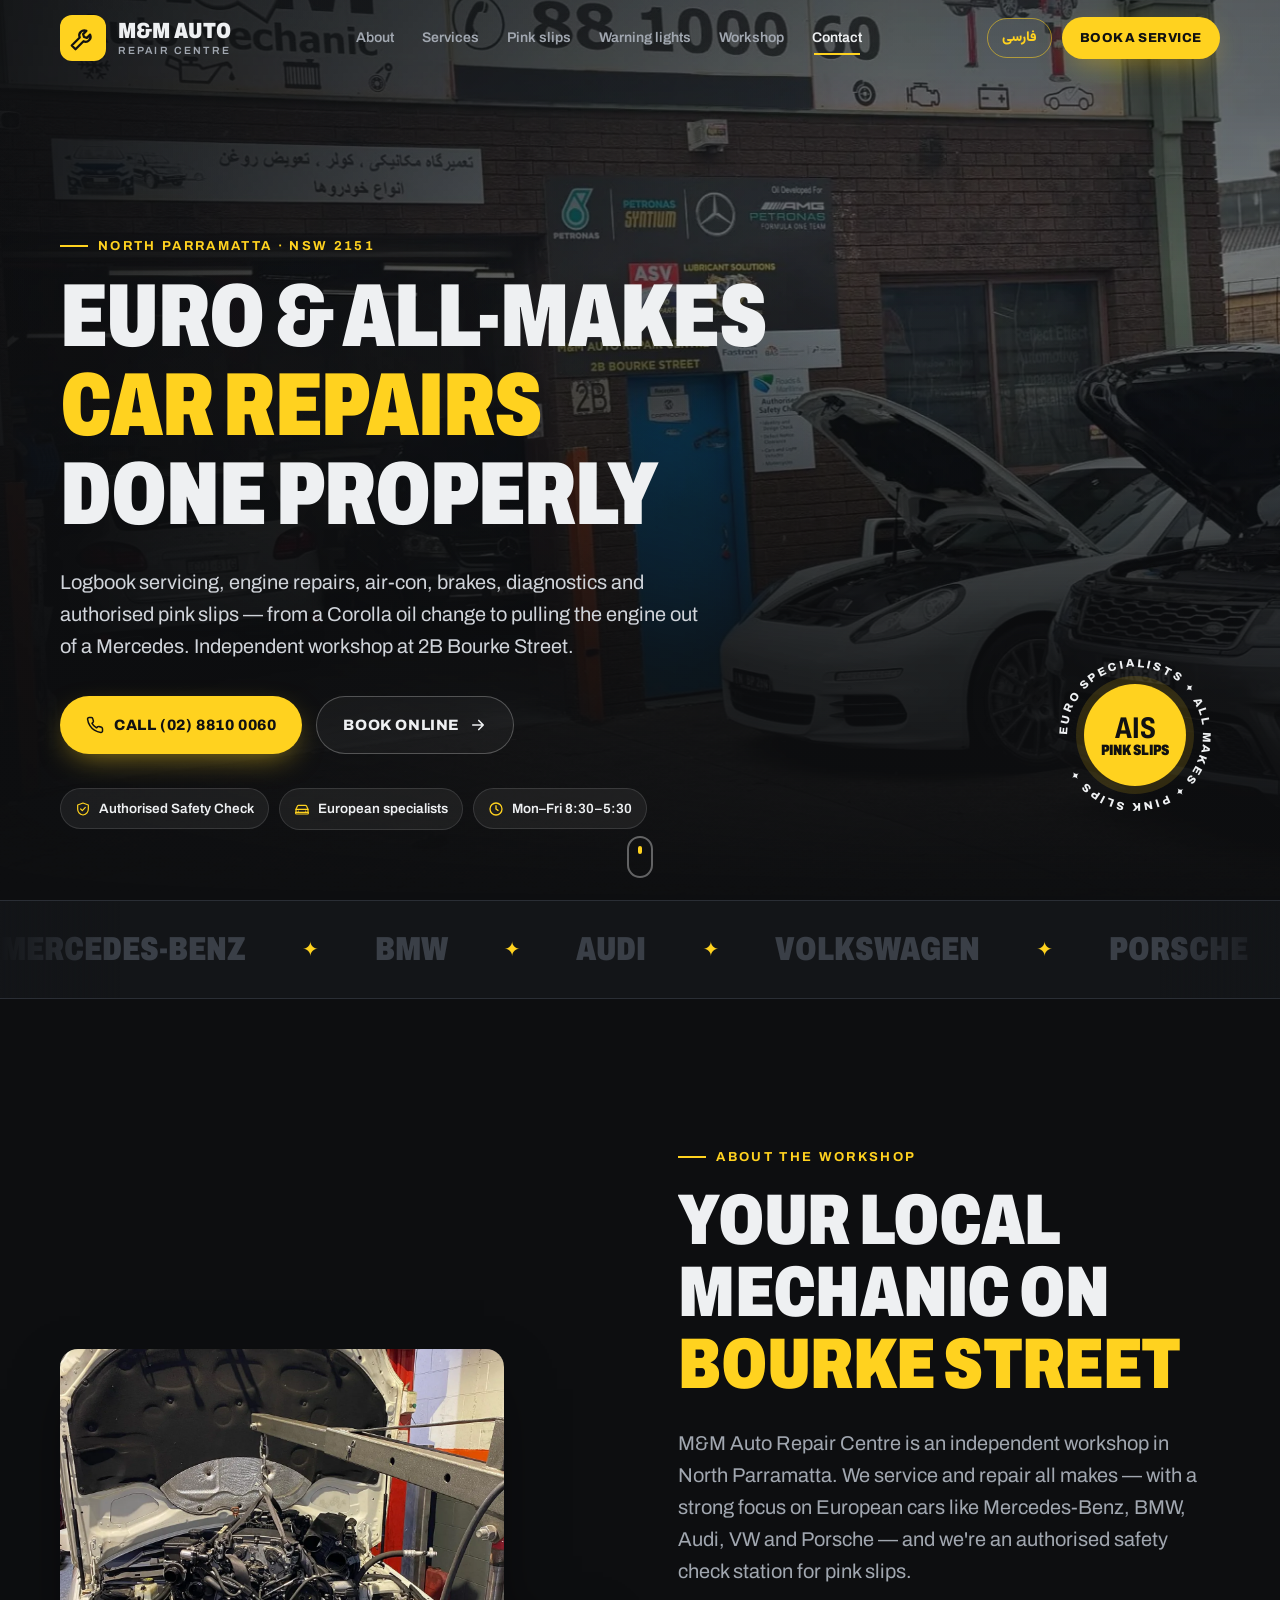
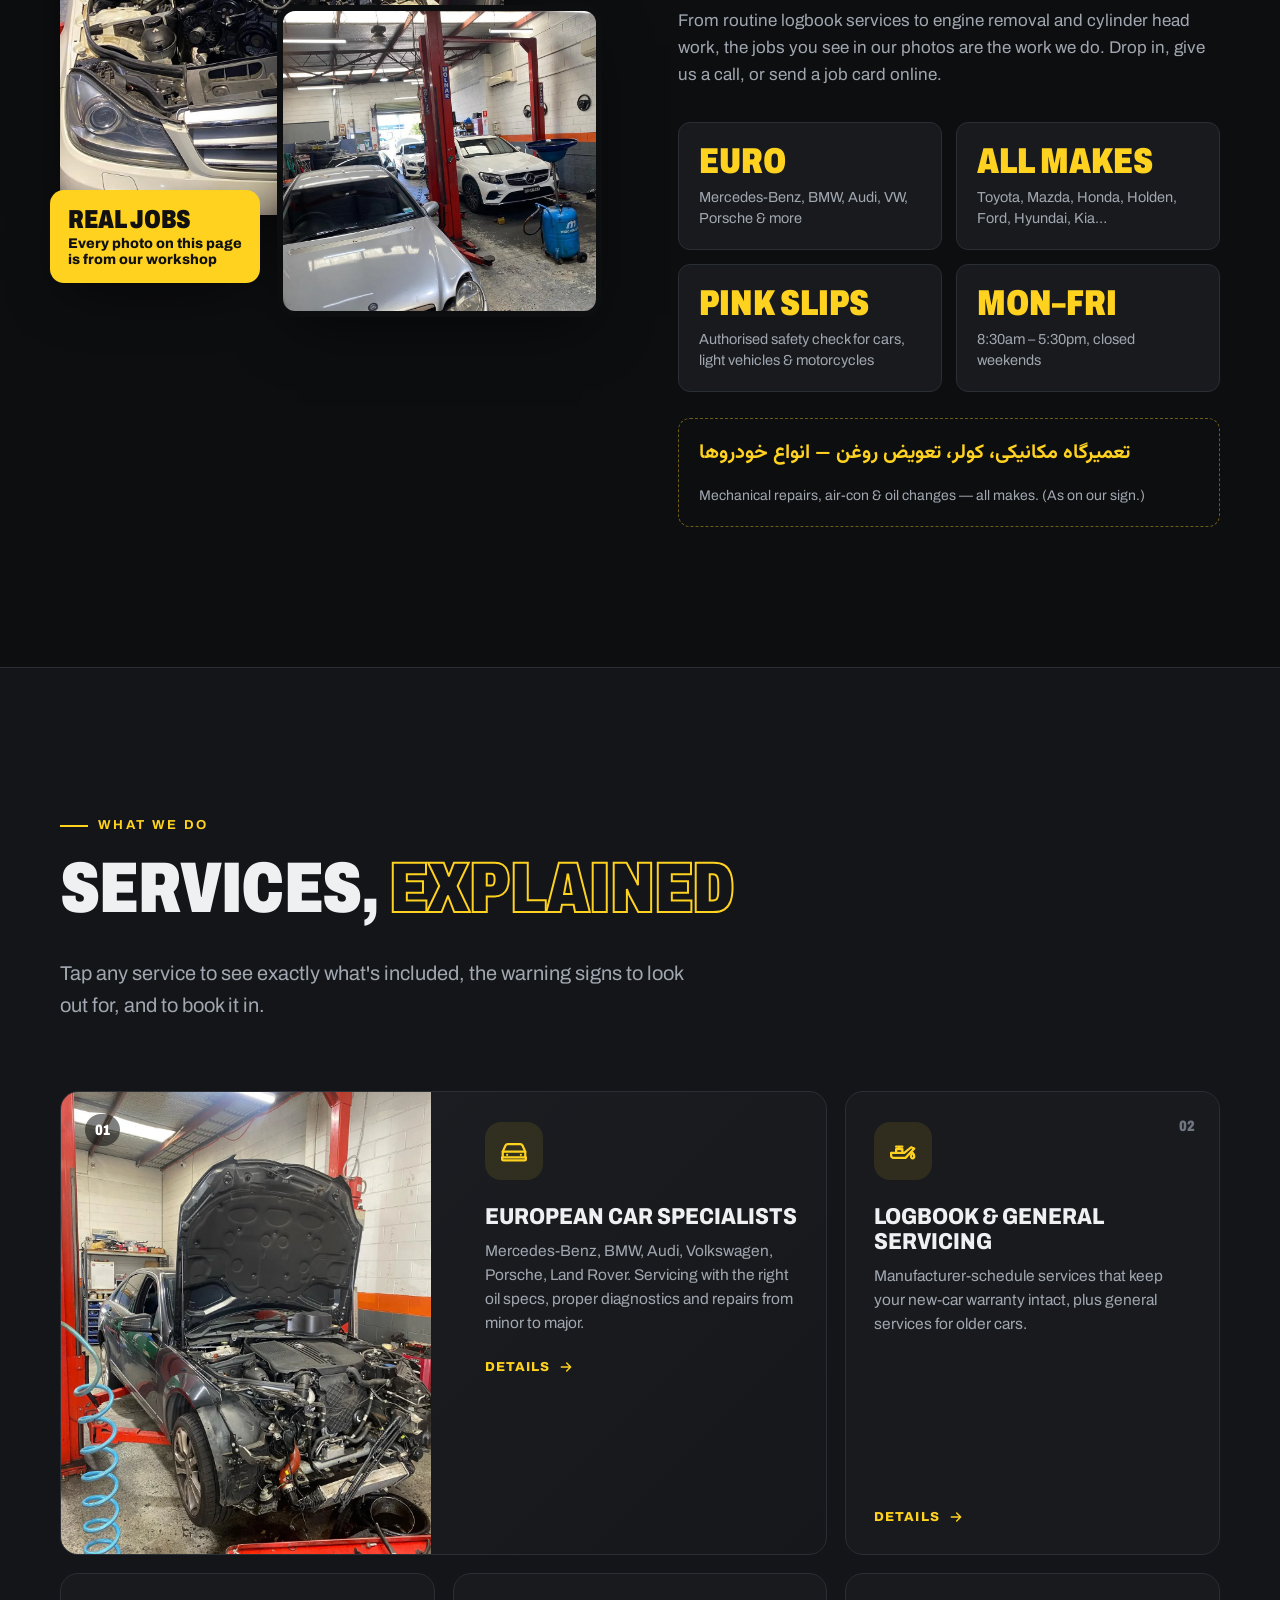
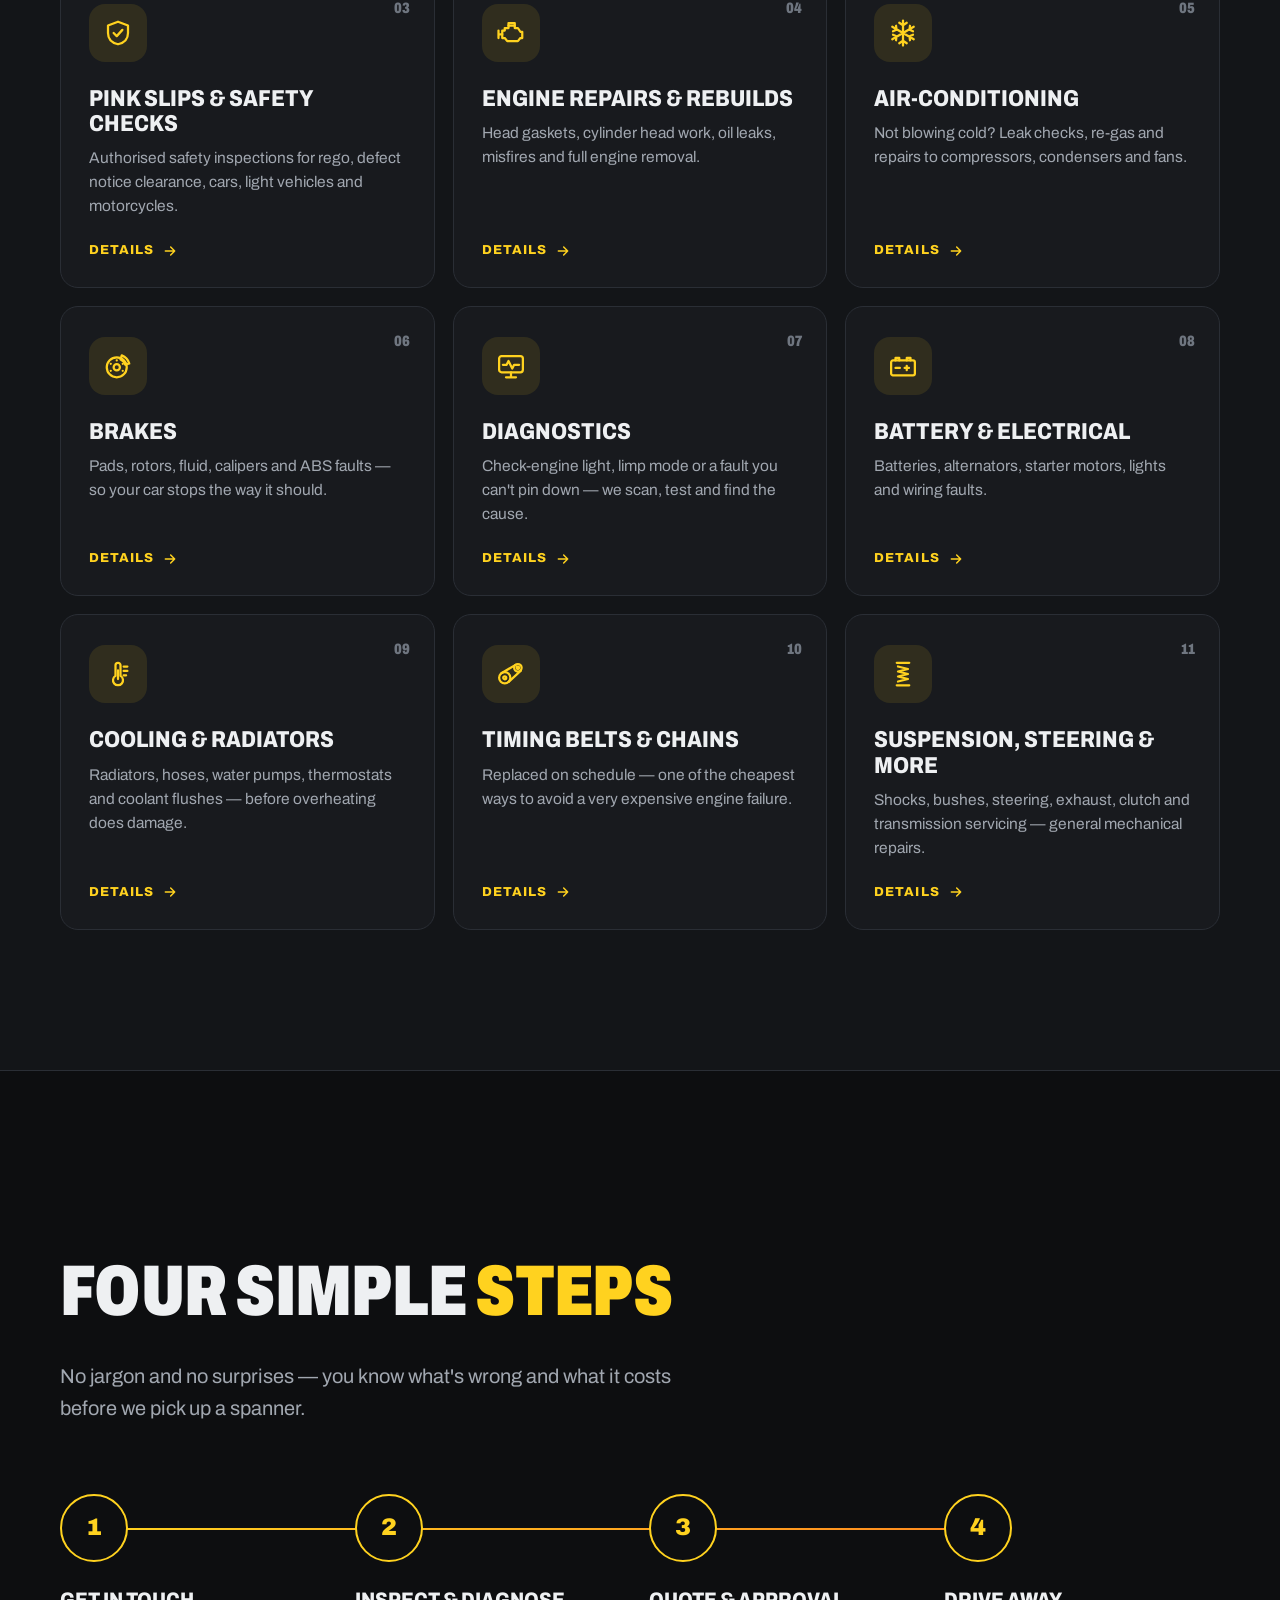
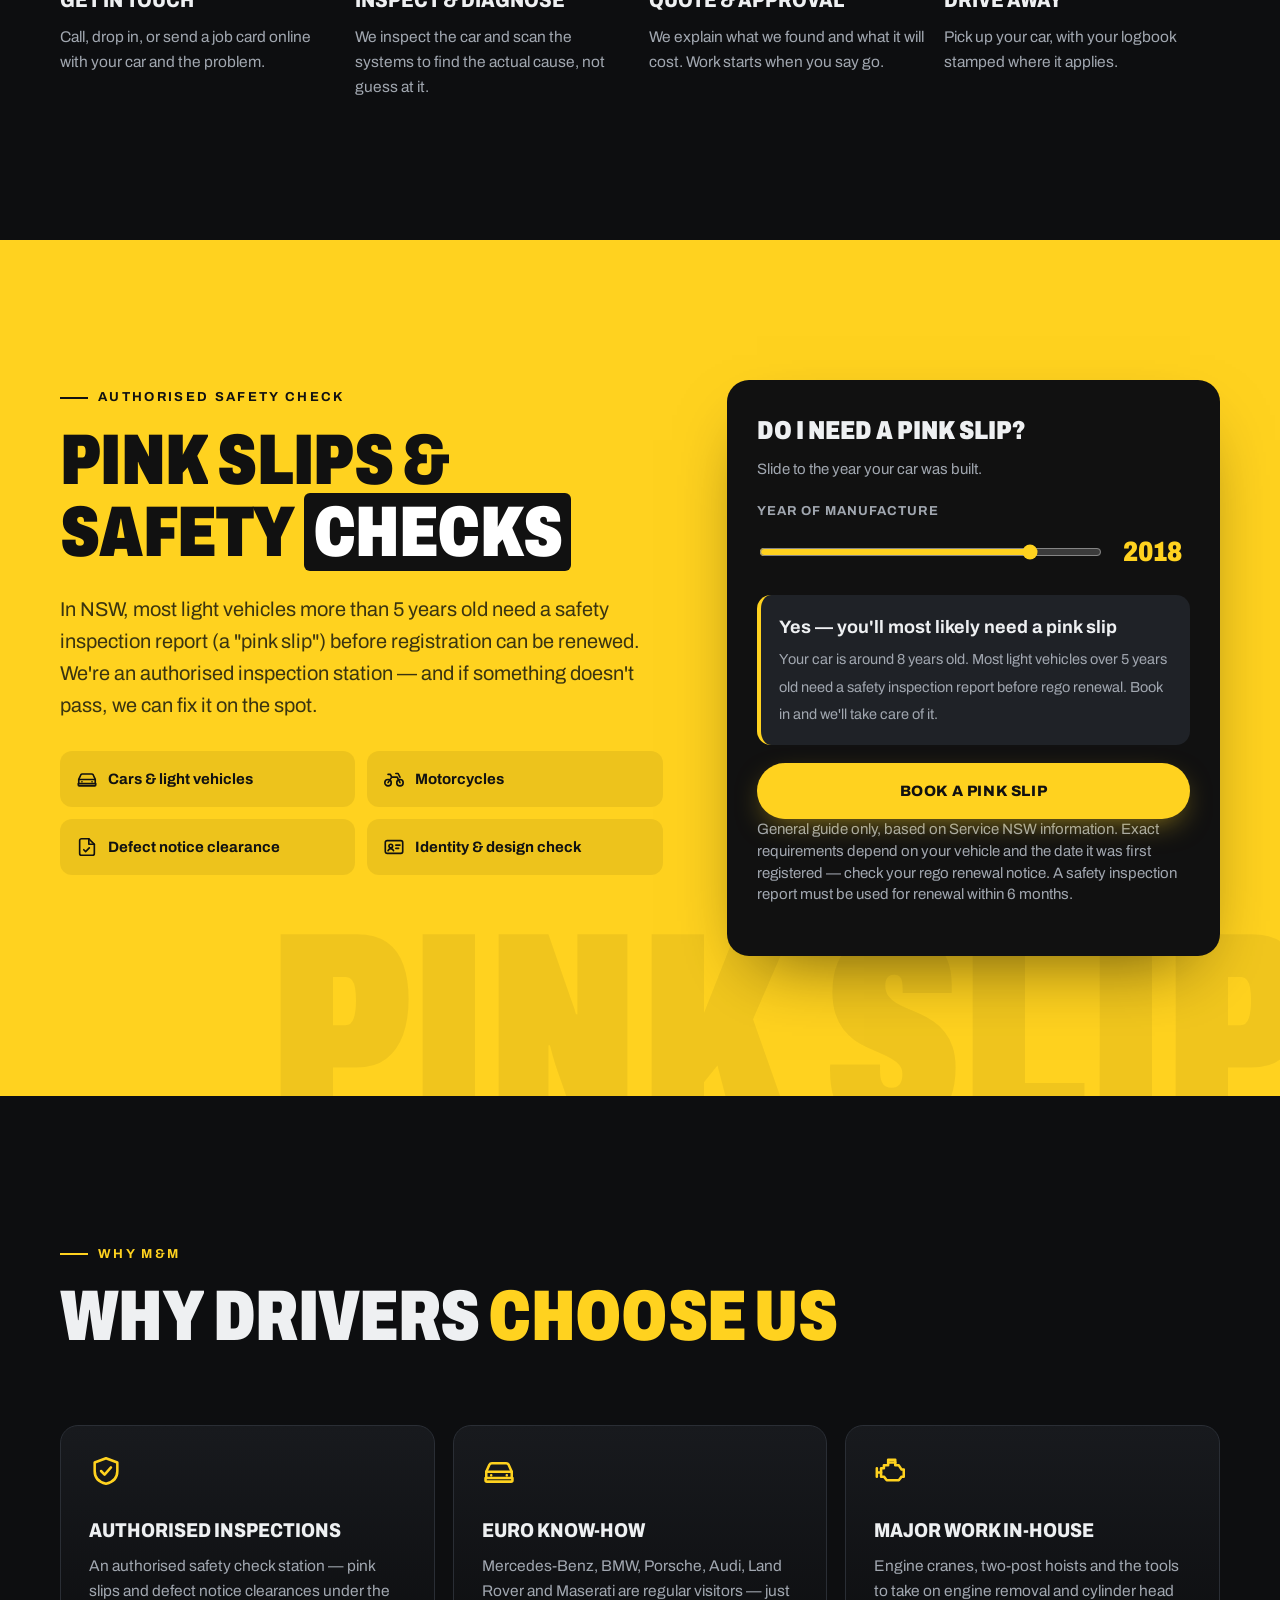
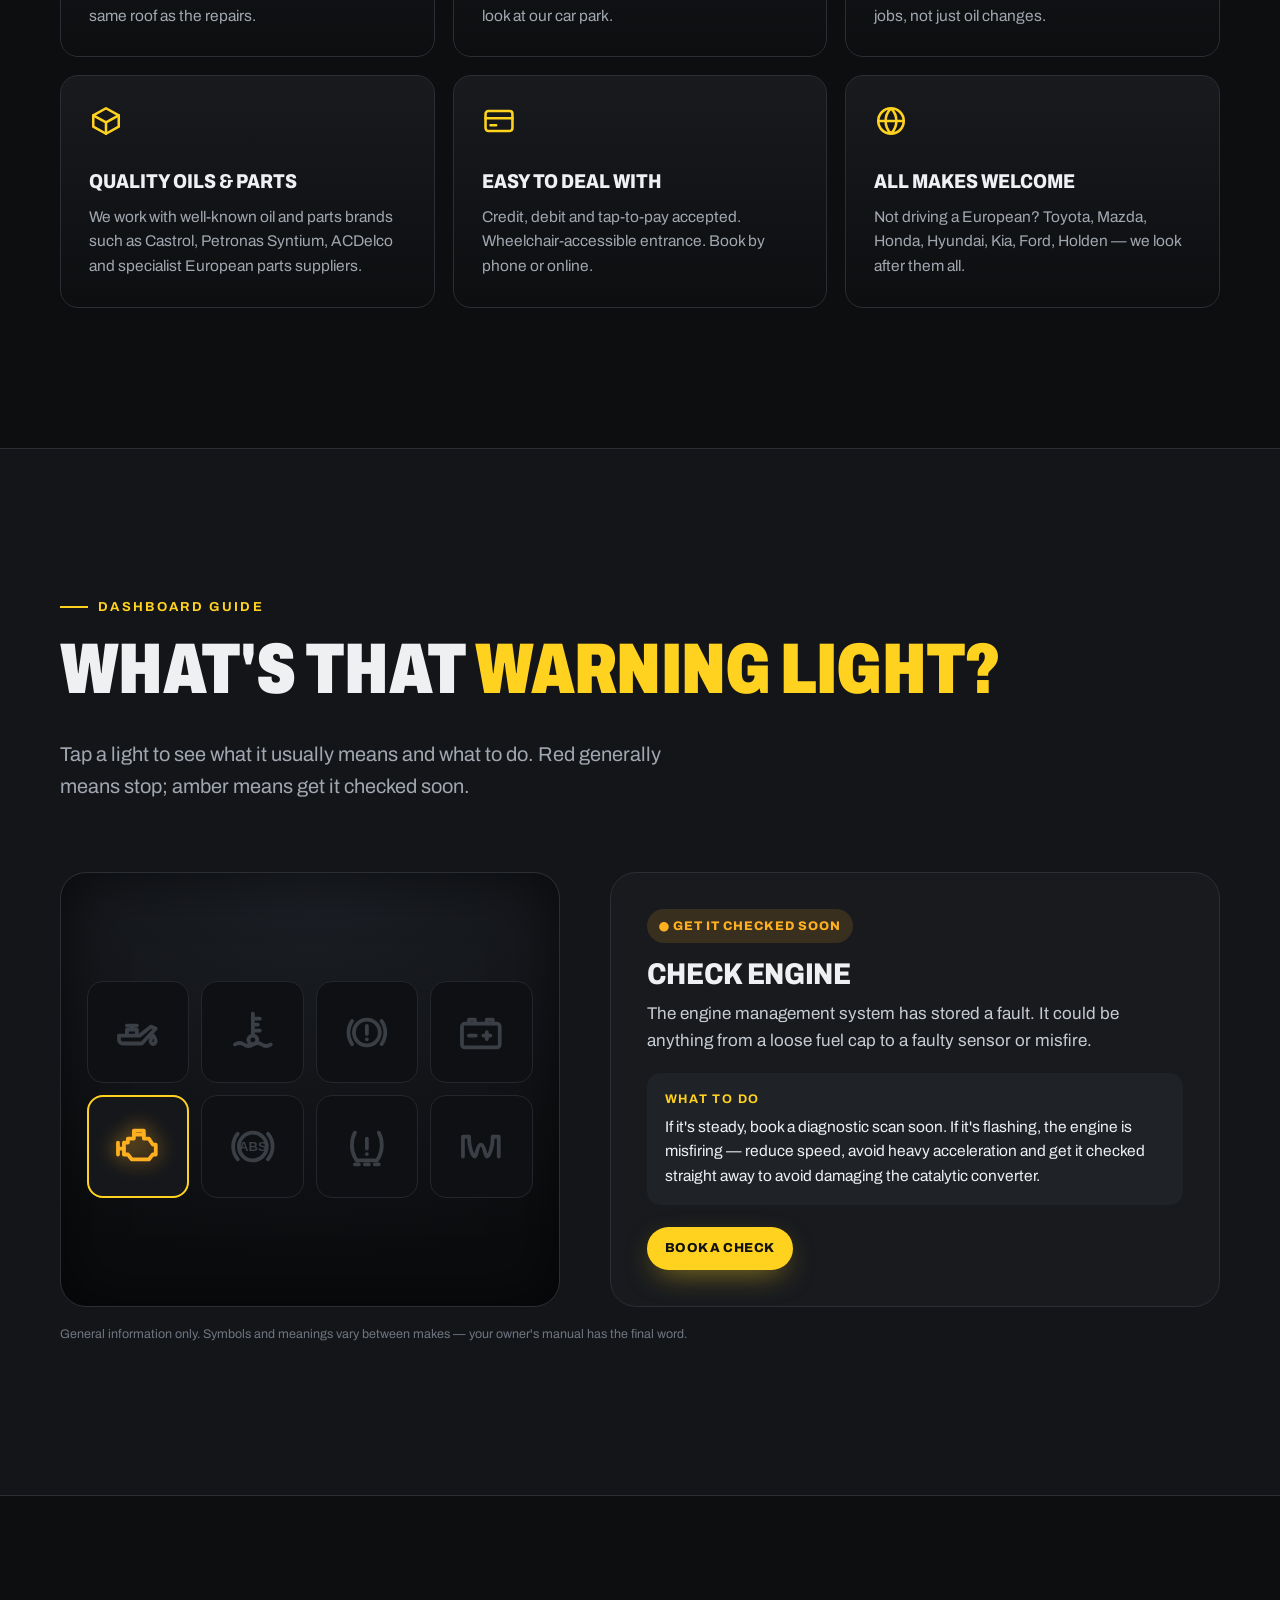
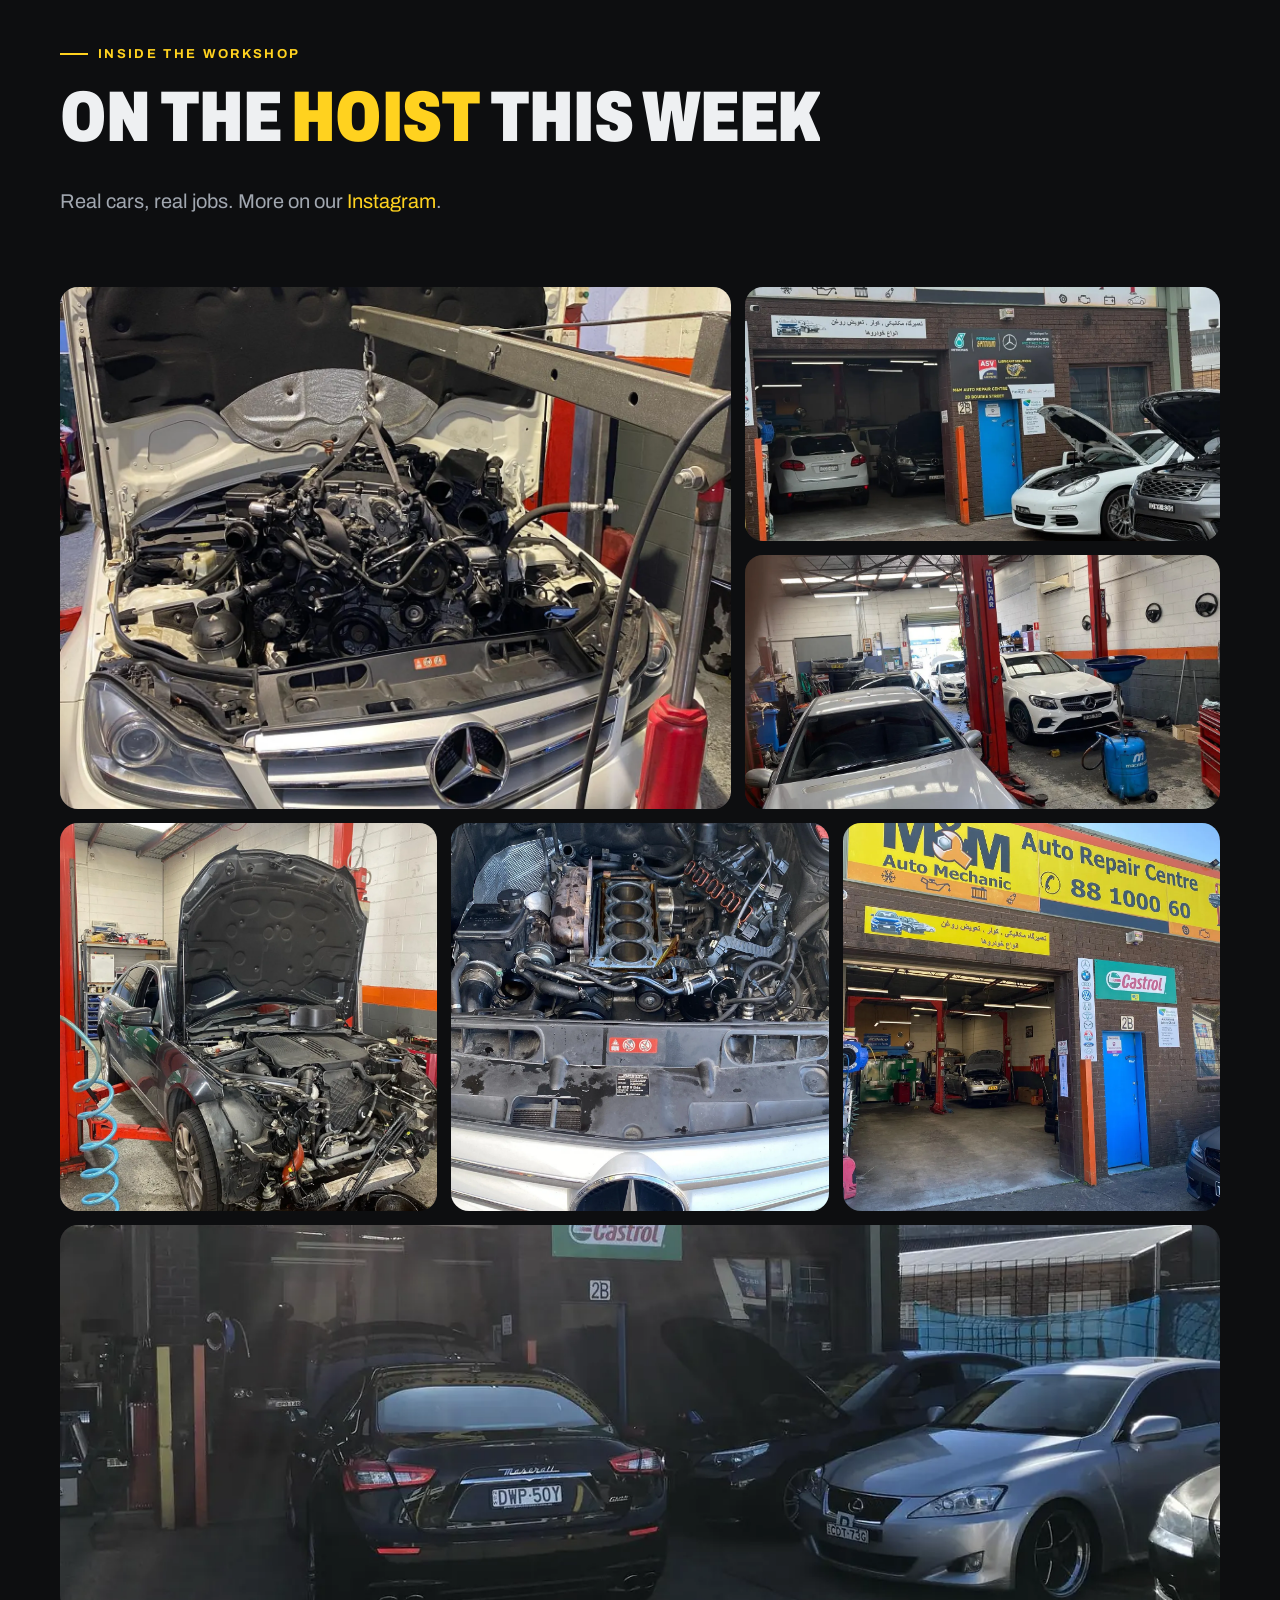
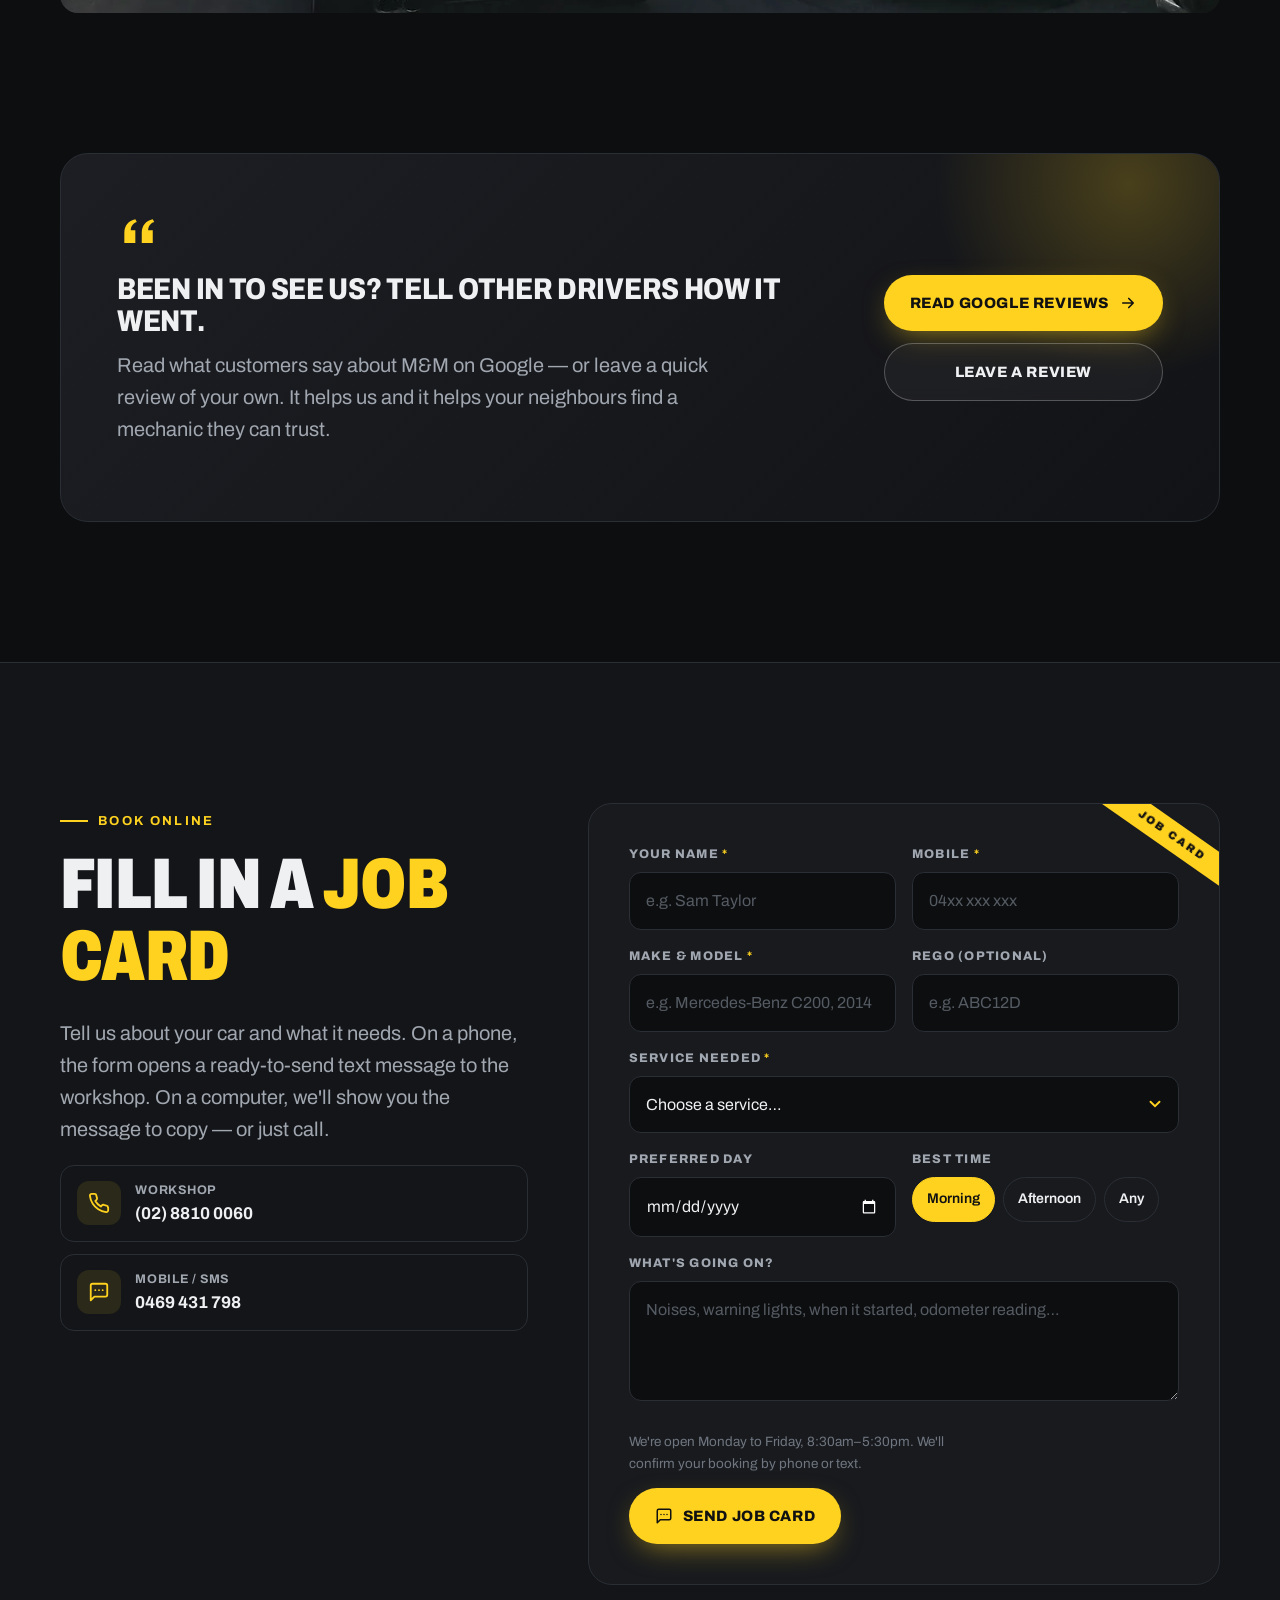
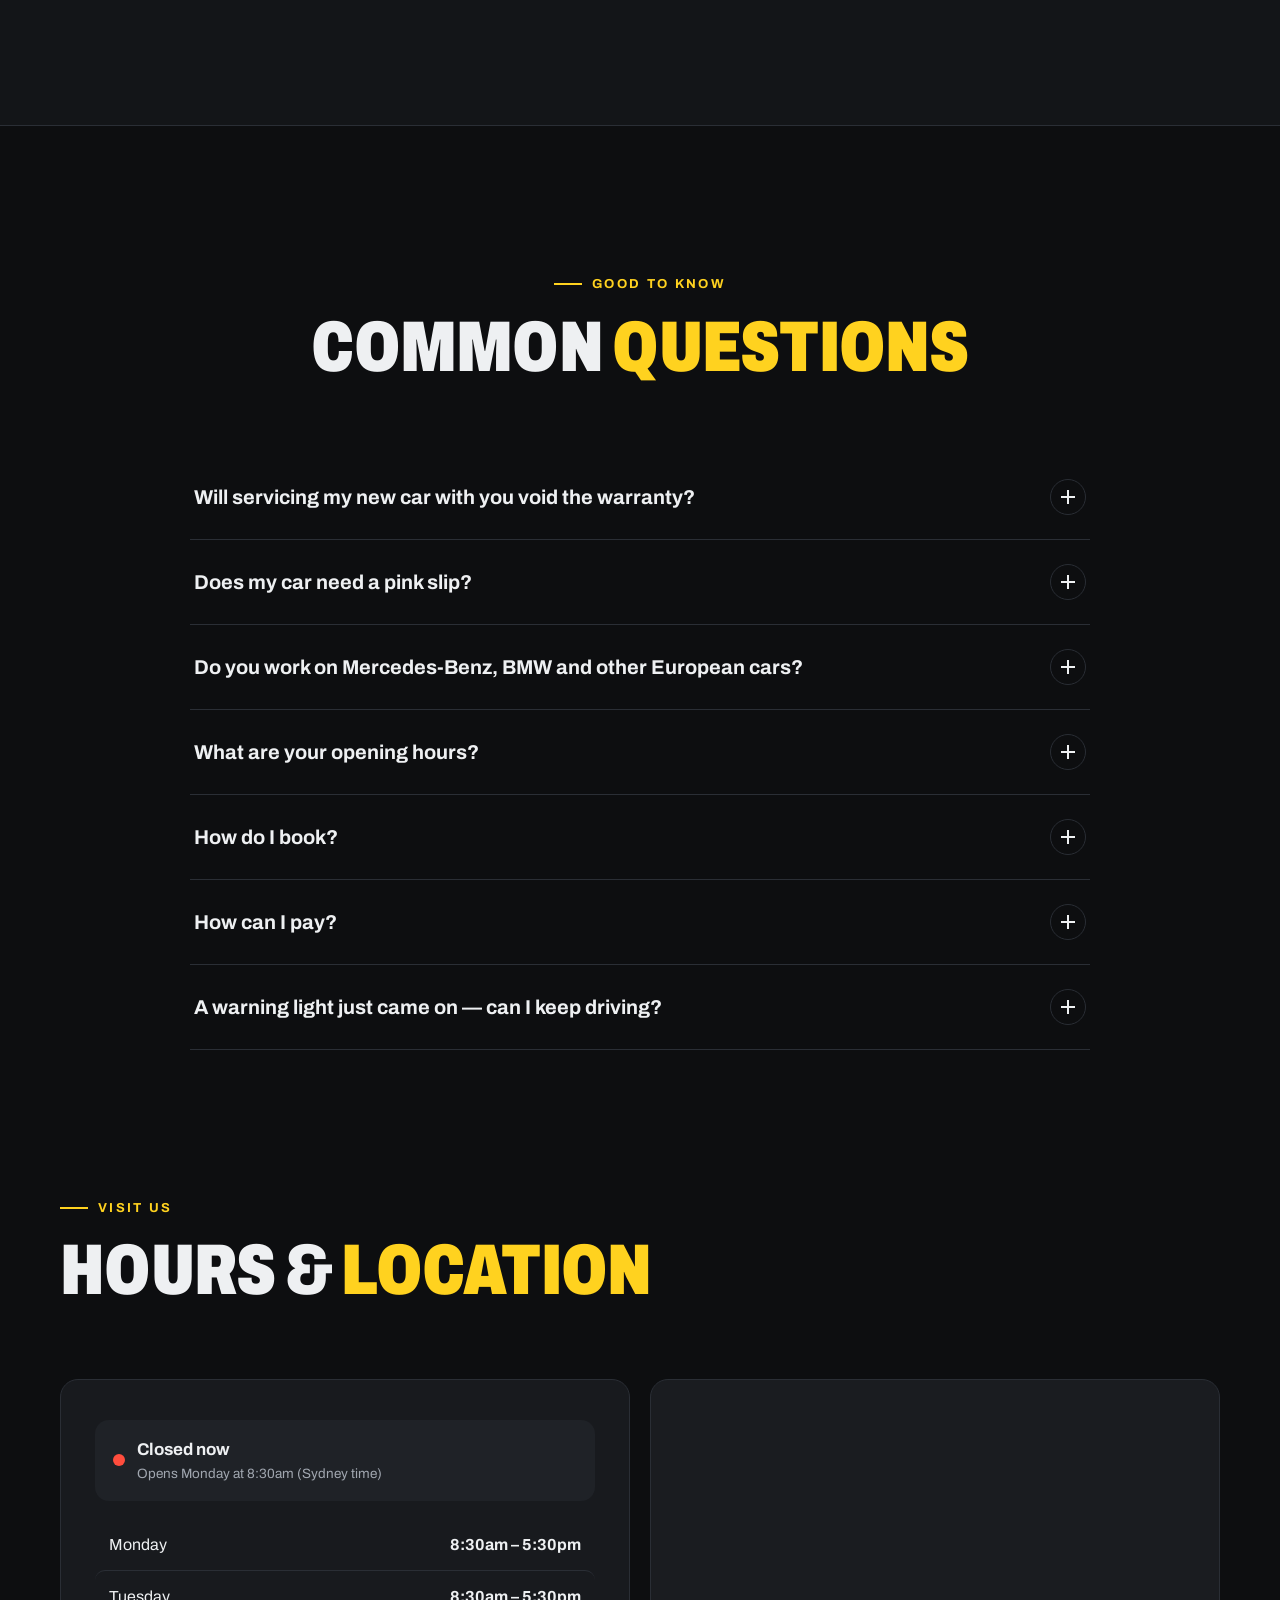
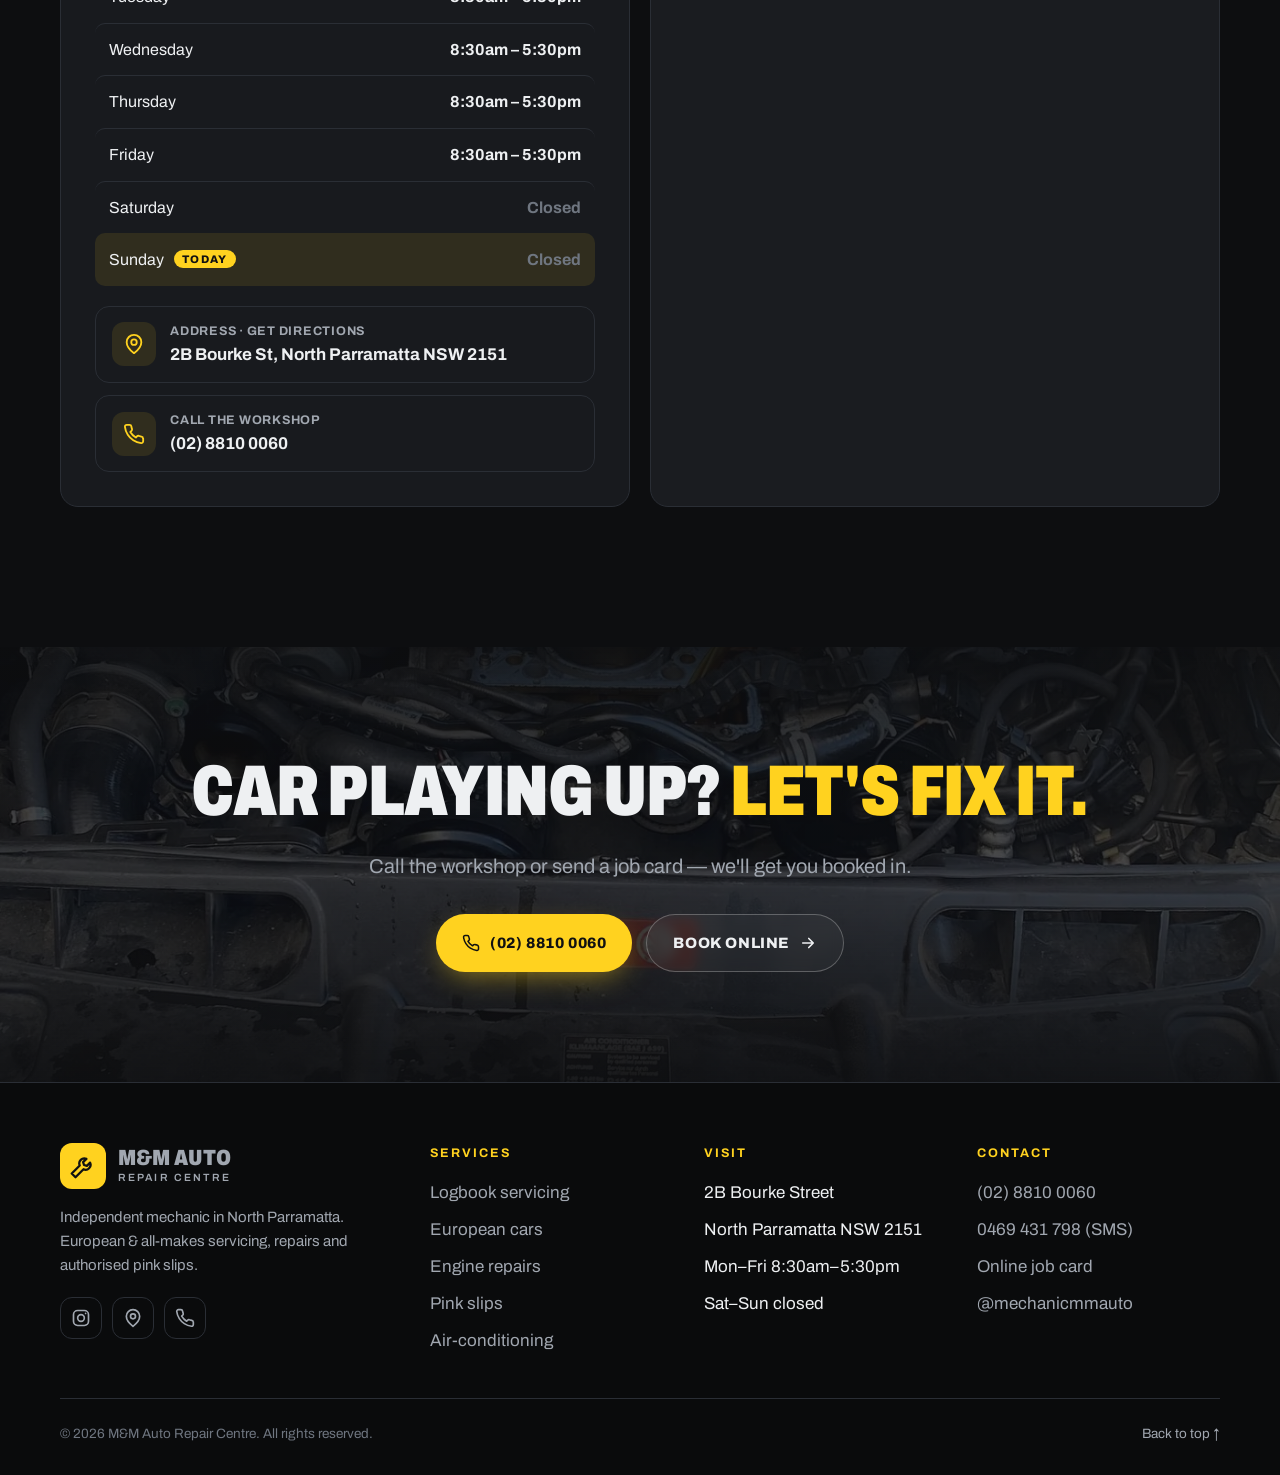
==== commit 78f5cf1e: "Add files via upload" ====
--- a/index.html
+++ b/index.html
@@ -16,7 +16,7 @@
 <link rel="icon" href="data:image/svg+xml,%3Csvg xmlns='http://www.w3.org/2000/svg' viewBox='0 0 64 64'%3E%3Crect width='64' height='64' rx='14' fill='%23ffd21f'/%3E%3Ctext x='32' y='42' font-family='Arial Black,Arial' font-weight='900' font-size='24' text-anchor='middle' fill='%23111'%3EM%26M%3C/text%3E%3C/svg%3E">
 <link rel="preconnect" href="https://fonts.googleapis.com">
 <link rel="preconnect" href="https://fonts.gstatic.com" crossorigin>
-<link href="https://fonts.googleapis.com/css2?family=Archivo:wdth,wght@62..125,400..900&family=Vazirmatn:wght@700&display=swap" rel="stylesheet">
+<link href="https://fonts.googleapis.com/css2?family=Archivo:wdth,wght@62..125,400..900&family=Vazirmatn:wght@400..900&display=swap" rel="stylesheet">
 <link rel="preload" as="image" href="img/storefront.webp">
 <link rel="stylesheet" href="css/style.css">
 <script>document.documentElement.classList.add('js')</script>
@@ -104,6 +104,7 @@
       <a href="#contact">Contact</a>
     </nav>
     <div class="header__cta">
+      <button class="lang-btn" type="button" data-lang-toggle lang="fa" aria-label="نمایش سایت به فارسی">فارسی</button>
       <span class="status-pill" data-status><span class="dot"></span><span data-status-text>Checking hours…</span></span>
       <a class="btn btn--primary btn--sm" href="#book" data-magnetic>Book a service</a>
       <button class="burger" id="burger" aria-label="Open menu" aria-expanded="false" aria-controls="mobileMenu"><span></span><span></span><span></span></button>
@@ -140,7 +141,7 @@
       <p class="lead fade-in" style="animation-delay:.55s">Logbook servicing, engine repairs, air-con, brakes, diagnostics and authorised pink slips — from a Corolla oil change to pulling the engine out of a Mercedes. Independent workshop at 2B Bourke Street.</p>
       <div class="hero__actions fade-in" style="animation-delay:.7s">
         <a class="btn btn--primary" href="tel:+61288100060" data-magnetic><svg><use href="#i-phone"/></svg>Call (02) 8810 0060</a>
-        <a class="btn btn--ghost" href="#book" data-magnetic>Book online<svg><use href="#i-arrow"/></svg></a>
+        <a class="btn btn--ghost" href="#book" data-magnetic>Book online<svg class="arr"><use href="#i-arrow"/></svg></a>
       </div>
       <div class="hero__chips fade-in" style="animation-delay:.85s">
         <span class="chip"><svg><use href="#s-shield"/></svg>Authorised Safety Check</span>
@@ -149,7 +150,7 @@
       </div>
     </div>
     <div class="badge-ring fade-in" style="animation-delay:1s" aria-hidden="true">
-      <svg class="ring" viewBox="0 0 200 200"><defs><path id="circ" d="M100,100 m-80,0 a80,80 0 1,1 160,0 a80,80 0 1,1 -160,0"/></defs><text><textPath href="#circ">Euro specialists ✦ All makes ✦ Pink slips ✦</textPath></text></svg>
+      <svg class="ring" viewBox="0 0 200 200"><defs><path id="circ" d="M100,100 m-80,0 a80,80 0 1,1 160,0 a80,80 0 1,1 -160,0"/></defs><text><textPath href="#circ" id="ringText">Euro specialists ✦ All makes ✦ Pink slips ✦</textPath></text></svg>
       <div class="core"><div><b>AIS</b>Pink slips</div></div>
     </div>
   </div>
@@ -209,7 +210,7 @@
           <span class="svc__icon"><svg><use href="#s-car"/></svg></span>
           <h3>European car specialists</h3>
           <p>Mercedes-Benz, BMW, Audi, Volkswagen, Porsche, Land Rover. Servicing with the right oil specs, proper diagnostics and repairs from minor to major.</p>
-          <span class="svc__more">Details <svg><use href="#i-arrow"/></svg></span>
+          <span class="svc__more">Details <svg class="arr"><use href="#i-arrow"/></svg></span>
         </div>
       </button>
       <button class="svc" data-svc="servicing" data-reveal="up" style="--d:1" data-tilt>
@@ -217,70 +218,70 @@
         <span class="svc__icon"><svg><use href="#s-oil"/></svg></span>
         <h3>Logbook &amp; general servicing</h3>
         <p>Manufacturer-schedule services that keep your new-car warranty intact, plus general services for older cars.</p>
-        <span class="svc__more">Details <svg><use href="#i-arrow"/></svg></span>
+        <span class="svc__more">Details <svg class="arr"><use href="#i-arrow"/></svg></span>
       </button>
       <button class="svc" data-svc="pinkslip" data-reveal="up" data-tilt>
         <span class="svc__num">03</span>
         <span class="svc__icon"><svg><use href="#s-shield"/></svg></span>
         <h3>Pink slips &amp; safety checks</h3>
         <p>Authorised safety inspections for rego, defect notice clearance, cars, light vehicles and motorcycles.</p>
-        <span class="svc__more">Details <svg><use href="#i-arrow"/></svg></span>
+        <span class="svc__more">Details <svg class="arr"><use href="#i-arrow"/></svg></span>
       </button>
       <button class="svc" data-svc="engine" data-reveal="up" style="--d:1" data-tilt>
         <span class="svc__num">04</span>
         <span class="svc__icon"><svg><use href="#s-engine"/></svg></span>
         <h3>Engine repairs &amp; rebuilds</h3>
         <p>Head gaskets, cylinder head work, oil leaks, misfires and full engine removal.</p>
-        <span class="svc__more">Details <svg><use href="#i-arrow"/></svg></span>
+        <span class="svc__more">Details <svg class="arr"><use href="#i-arrow"/></svg></span>
       </button>
       <button class="svc" data-svc="aircon" data-reveal="up" style="--d:2" data-tilt>
         <span class="svc__num">05</span>
         <span class="svc__icon"><svg><use href="#s-snow"/></svg></span>
         <h3>Air-conditioning</h3>
         <p>Not blowing cold? Leak checks, re-gas and repairs to compressors, condensers and fans.</p>
-        <span class="svc__more">Details <svg><use href="#i-arrow"/></svg></span>
+        <span class="svc__more">Details <svg class="arr"><use href="#i-arrow"/></svg></span>
       </button>
       <button class="svc" data-svc="brakes" data-reveal="up" data-tilt>
         <span class="svc__num">06</span>
         <span class="svc__icon"><svg><use href="#s-brake"/></svg></span>
         <h3>Brakes</h3>
         <p>Pads, rotors, fluid, calipers and ABS faults — so your car stops the way it should.</p>
-        <span class="svc__more">Details <svg><use href="#i-arrow"/></svg></span>
+        <span class="svc__more">Details <svg class="arr"><use href="#i-arrow"/></svg></span>
       </button>
       <button class="svc" data-svc="diag" data-reveal="up" style="--d:1" data-tilt>
         <span class="svc__num">07</span>
         <span class="svc__icon"><svg><use href="#s-scan"/></svg></span>
         <h3>Diagnostics</h3>
         <p>Check-engine light, limp mode or a fault you can't pin down — we scan, test and find the cause.</p>
-        <span class="svc__more">Details <svg><use href="#i-arrow"/></svg></span>
+        <span class="svc__more">Details <svg class="arr"><use href="#i-arrow"/></svg></span>
       </button>
       <button class="svc" data-svc="electrical" data-reveal="up" style="--d:2" data-tilt>
         <span class="svc__num">08</span>
         <span class="svc__icon"><svg><use href="#s-battery"/></svg></span>
         <h3>Battery &amp; electrical</h3>
         <p>Batteries, alternators, starter motors, lights and wiring faults.</p>
-        <span class="svc__more">Details <svg><use href="#i-arrow"/></svg></span>
+        <span class="svc__more">Details <svg class="arr"><use href="#i-arrow"/></svg></span>
       </button>
       <button class="svc" data-svc="cooling" data-reveal="up" data-tilt>
         <span class="svc__num">09</span>
         <span class="svc__icon"><svg><use href="#s-temp"/></svg></span>
         <h3>Cooling &amp; radiators</h3>
         <p>Radiators, hoses, water pumps, thermostats and coolant flushes — before overheating does damage.</p>
-        <span class="svc__more">Details <svg><use href="#i-arrow"/></svg></span>
+        <span class="svc__more">Details <svg class="arr"><use href="#i-arrow"/></svg></span>
       </button>
       <button class="svc" data-svc="timing" data-reveal="up" style="--d:1" data-tilt>
         <span class="svc__num">10</span>
         <span class="svc__icon"><svg><use href="#s-belt"/></svg></span>
         <h3>Timing belts &amp; chains</h3>
         <p>Replaced on schedule — one of the cheapest ways to avoid a very expensive engine failure.</p>
-        <span class="svc__more">Details <svg><use href="#i-arrow"/></svg></span>
+        <span class="svc__more">Details <svg class="arr"><use href="#i-arrow"/></svg></span>
       </button>
       <button class="svc" data-svc="general" data-reveal="up" style="--d:2" data-tilt>
         <span class="svc__num">11</span>
         <span class="svc__icon"><svg><use href="#s-spring"/></svg></span>
         <h3>Suspension, steering &amp; more</h3>
         <p>Shocks, bushes, steering, exhaust, clutch and transmission servicing — general mechanical repairs.</p>
-        <span class="svc__more">Details <svg><use href="#i-arrow"/></svg></span>
+        <span class="svc__more">Details <svg class="arr"><use href="#i-arrow"/></svg></span>
       </button>
     </div>
   </div>
@@ -433,7 +434,7 @@
         <p class="lead" style="margin-top:12px">Read what customers say about M&amp;M on Google — or leave a quick review of your own. It helps us and it helps your neighbours find a mechanic they can trust.</p>
       </div>
       <div class="actions">
-        <a class="btn btn--primary" href="https://maps.app.goo.gl/hQxLwWJKTHDHzKLV6" target="_blank" rel="noopener">Read Google reviews<svg><use href="#i-arrow"/></svg></a>
+        <a class="btn btn--primary" href="https://maps.app.goo.gl/hQxLwWJKTHDHzKLV6" target="_blank" rel="noopener">Read Google reviews<svg class="arr"><use href="#i-arrow"/></svg></a>
         <a class="btn btn--ghost" href="https://search.google.com/local/writereview?placeid=ChIJbXnEpaqjEmsRWNvqXkezyJg" target="_blank" rel="noopener">Leave a review</a>
       </div>
     </div>
@@ -456,24 +457,24 @@
     <form class="form" id="bookForm" novalidate data-reveal="up" style="--d:2">
       <div class="fgrid">
         <div class="field"><label for="f-name">Your name <i>*</i></label><input id="f-name" name="name" autocomplete="name" placeholder="e.g. Sam Taylor" required><span class="msg">Please enter your name</span></div>
-        <div class="field"><label for="f-phone">Mobile <i>*</i></label><input id="f-phone" name="phone" type="tel" inputmode="tel" autocomplete="tel" placeholder="04xx xxx xxx" required><span class="msg">Please enter a valid phone number</span></div>
+        <div class="field"><label for="f-phone">Mobile <i>*</i></label><input id="f-phone" dir="ltr" name="phone" type="tel" inputmode="tel" autocomplete="tel" placeholder="04xx xxx xxx" required><span class="msg">Please enter a valid phone number</span></div>
         <div class="field"><label for="f-car">Make &amp; model <i>*</i></label><input id="f-car" name="car" placeholder="e.g. Mercedes-Benz C200, 2014" required><span class="msg">Which car is it?</span></div>
-        <div class="field"><label for="f-rego">Rego (optional)</label><input id="f-rego" name="rego" placeholder="e.g. ABC12D" autocapitalize="characters"></div>
+        <div class="field"><label for="f-rego">Rego (optional)</label><input id="f-rego" dir="ltr" name="rego" placeholder="e.g. ABC12D" autocapitalize="characters"></div>
         <div class="field full"><label for="f-svc">Service needed <i>*</i></label>
           <select id="f-svc" name="service" required>
             <option value="">Choose a service…</option>
-            <option>Logbook / general service</option>
-            <option>European car service or repair</option>
-            <option>Pink slip (safety check)</option>
-            <option>Engine repair</option>
-            <option>Air-conditioning</option>
-            <option>Brakes</option>
-            <option>Diagnostics / warning light</option>
-            <option>Battery &amp; electrical</option>
-            <option>Cooling / radiator</option>
-            <option>Timing belt or chain</option>
-            <option>Suspension, steering &amp; other</option>
-            <option>Not sure — need advice</option>
+            <option value="Logbook / general service">Logbook / general service</option>
+            <option value="European car service or repair">European car service or repair</option>
+            <option value="Pink slip (safety check)">Pink slip (safety check)</option>
+            <option value="Engine repair">Engine repair</option>
+            <option value="Air-conditioning">Air-conditioning</option>
+            <option value="Brakes">Brakes</option>
+            <option value="Diagnostics / warning light">Diagnostics / warning light</option>
+            <option value="Battery &amp; electrical">Battery &amp; electrical</option>
+            <option value="Cooling / radiator">Cooling / radiator</option>
+            <option value="Timing belt or chain">Timing belt or chain</option>
+            <option value="Suspension, steering &amp; other">Suspension, steering &amp; other</option>
+            <option value="Not sure — need advice">Not sure — need advice</option>
           </select><span class="msg">Please choose a service</span></div>
         <div class="field"><label for="f-date">Preferred day</label><input id="f-date" name="date" type="date"></div>
         <div class="field"><label>Best time</label>
@@ -494,7 +495,7 @@
     <div class="modal__ok"><svg viewBox="0 0 24 24" fill="none" stroke="currentColor" stroke-width="3" stroke-linecap="round" stroke-linejoin="round"><path d="M5 12l5 5L20 7"/></svg></div>
     <h3 class="h-md" id="modalTitle">Your job card is ready</h3>
     <p style="color:var(--muted);margin:10px 0 0" id="modalText">Send it to the workshop by text message, or copy it and call us.</p>
-    <pre id="modalMsg"></pre>
+    <pre id="modalMsg" dir="ltr"></pre>
     <div class="row">
       <a class="btn btn--primary" id="modalSms" href="#"><svg><use href="#i-sms"/></svg>Open SMS</a>
       <button class="btn btn--ghost" id="modalCopy" type="button"><svg><use href="#i-copy"/></svg><span>Copy text</span></button>
@@ -554,7 +555,7 @@
         </div>
       </div>
       <div class="map" data-reveal="right" style="--d:2">
-        <iframe title="Map showing M&amp;M Auto Repair Centre, 2B Bourke St, North Parramatta" loading="lazy" referrerpolicy="no-referrer-when-downgrade" src="https://maps.google.com/maps?q=M%26M%20Auto%20Mechanic%2C%202B%20Bourke%20St%2C%20North%20Parramatta%20NSW%202151&amp;z=16&amp;output=embed"></iframe>
+        <iframe title="Map showing M&amp;M Auto Repair Centre, 2B Bourke St, North Parramatta" loading="lazy" referrerpolicy="no-referrer-when-downgrade" src="https://maps.google.com/maps?q=M%26M%20Auto%20Mechanic%2C%202B%20Bourke%20St%2C%20North%20Parramatta%20NSW%202151&amp;z=16&amp;hl=en&amp;output=embed"></iframe>
       </div>
     </div>
   </div>
@@ -568,7 +569,7 @@
     <p class="lead" data-reveal="up" style="--d:2">Call the workshop or send a job card — we'll get you booked in.</p>
     <div class="hero__actions" data-reveal="up" style="--d:3">
       <a class="btn btn--primary" href="tel:+61288100060" data-magnetic><svg><use href="#i-phone"/></svg>(02) 8810 0060</a>
-      <a class="btn btn--ghost" href="#book" data-magnetic>Book online<svg><use href="#i-arrow"/></svg></a>
+      <a class="btn btn--ghost" href="#book" data-magnetic>Book online<svg class="arr"><use href="#i-arrow"/></svg></a>
     </div>
   </div>
 </section>
@@ -629,6 +630,7 @@
 </div>
 <button class="totop" id="totop" aria-label="Back to top"><svg><use href="#i-up"/></svg></button>
 
+<script src="js/i18n.js"></script>
 <script src="js/main.js"></script>
 </body>
 </html>
--- a/css/style.css
+++ b/css/style.css
@@ -26,7 +26,7 @@
   --body:"Archivo",system-ui,sans-serif;
 }
 *,*::before,*::after{box-sizing:border-box}
-html{scroll-behavior:smooth;-webkit-text-size-adjust:100%}
+html{scroll-behavior:smooth;-webkit-text-size-adjust:100%;overflow-x:clip}
 body{
   margin:0;background:var(--bg);color:var(--text);
   font-family:var(--body);font-size:17px;line-height:1.6;
@@ -40,8 +40,8 @@
 ::selection{background:var(--yellow);color:#111}
 .container{width:100%;max-width:var(--max);margin:0 auto;padding:0 var(--gutter)}
 .sr-only{position:absolute;width:1px;height:1px;overflow:hidden;clip:rect(0 0 0 0);white-space:nowrap}
-.skip{position:absolute;left:-999px;top:8px;background:var(--yellow);color:#111;padding:10px 16px;border-radius:8px;z-index:200;font-weight:700}
-.skip:focus{left:8px}
+.skip{position:fixed;left:8px;top:8px;background:var(--yellow);color:#111;padding:10px 16px;border-radius:8px;z-index:200;font-weight:700;transform:translateY(-200%);transition:transform .2s}
+.skip:focus{transform:none}
 
 /* ---------- Typography ---------- */
 .h-xl,.h-lg,.h-md{font-family:var(--head);text-transform:uppercase;line-height:.95;margin:0;letter-spacing:-.01em}
@@ -549,3 +549,58 @@
   .js [data-reveal],.js .split .w>span{opacity:1;transform:none}
   .js [data-reveal="clip"]::before{display:none}
 }
+
+/* =========================================================
+   Language toggle + Persian (RTL) version
+   ========================================================= */
+.lang-btn{display:inline-flex;align-items:center;justify-content:center;height:40px;min-width:58px;padding:0 14px;border-radius:999px;border:1.5px solid rgba(255,210,31,.55);color:var(--yellow);font-family:"Vazirmatn","Archivo",sans-serif;font-weight:800;font-size:14px;letter-spacing:0;transition:background .3s,color .3s,transform .3s var(--ease)}
+.lang-btn:hover{background:var(--yellow);color:#111;transform:translateY(-2px)}
+html[lang="fa"] .lang-btn{font-family:"Archivo",sans-serif;letter-spacing:.06em}
+@media (max-width:640px){.lang-btn{height:40px;min-width:52px;padding:0 10px;font-size:13px}}
+
+html[lang="fa"] body{font-family:"Vazirmatn","Archivo",system-ui,sans-serif;line-height:1.85}
+html[lang="fa"] body *:not(.lang-btn){letter-spacing:0!important}
+html[lang="fa"] .h-xl,html[lang="fa"] .h-lg,html[lang="fa"] .h-md,
+html[lang="fa"] .svc h3,html[lang="fa"] .step h3,html[lang="fa"] .why h3,html[lang="fa"] .checker h3,
+html[lang="fa"] .fact b,html[lang="fa"] .collage__tag b,html[lang="fa"] .mobile-menu a.mm-link,html[lang="fa"] .pink__bigtxt{font-family:"Vazirmatn","Archivo",sans-serif;font-variation-settings:normal}
+html[lang="fa"] .h-xl{font-size:clamp(34px,6vw,82px);line-height:1.3;font-weight:900}
+html[lang="fa"] .h-lg{font-size:clamp(30px,4.6vw,60px);line-height:1.35;font-weight:900}
+html[lang="fa"] .h-md{line-height:1.45}
+html[lang="fa"] .hero h1 .line{padding-bottom:.12em}
+html[lang="fa"] .js .split .w{padding-bottom:.2em;padding-top:.05em}
+html[lang="fa"] .outline{-webkit-text-stroke:0;color:var(--yellow)}
+html[lang="fa"] .eyebrow,html[lang="fa"] .svc__more,html[lang="fa"] .btn,html[lang="fa"] .field label,html[lang="fa"] .footer h4,html[lang="fa"] .drawer__body h4,html[lang="fa"] .dash__info .todo b,html[lang="fa"] .urg,html[lang="fa"] .checker label,html[lang="fa"] .cline small{text-transform:none}
+html[lang="fa"] .btn{font-size:15.5px}
+html[lang="fa"] .mobile-menu a.mm-link{line-height:1.5}
+html[lang="fa"] .fact b{font-size:clamp(22px,2.4vw,30px);line-height:1.3}
+html[lang="fa"] .farsi .en{font-size:14px}
+html[lang="fa"] .form::before{content:"کارت سفارش";font-family:"Vazirmatn",sans-serif}
+html[lang="fa"] .hours li.today span:first-child::after{content:"امروز";margin-left:0;margin-right:10px}
+html[lang="fa"] .marquee{direction:ltr}
+html[dir="rtl"] .arr{transform:scaleX(-1)}
+html[dir="rtl"] .svc:hover .svc__more svg{transform:scaleX(-1) translateX(6px)}
+html[dir="rtl"] .hero::before{background:
+  linear-gradient(180deg,rgba(13,14,16,.55) 0%,rgba(13,14,16,.35) 30%,rgba(13,14,16,.85) 72%,var(--bg) 100%),
+  linear-gradient(-90deg,rgba(13,14,16,.9) 0%,rgba(13,14,16,.2) 70%)}
+html[dir="rtl"] .steps__line{left:calc((100% - 54px) / 4 - 34px);right:34px}
+html[dir="rtl"] .steps__line i{transform-origin:right}
+html[dir="rtl"] .drawer__panel{right:auto;left:0;transform:translateX(-100%);border-left:0;border-right:1px solid var(--line)}
+html[dir="rtl"] .drawer.open .drawer__panel{transform:none}
+html[dir="rtl"] .drawer__close{right:auto;left:16px}
+html[dir="rtl"] .collage__tag{left:auto;right:-10px}
+html[dir="rtl"] .field select{background-position:left 14px center;padding-right:16px;padding-left:44px}
+html[dir="rtl"] .field input[dir="ltr"]{text-align:right}
+html[dir="rtl"] .cline:hover{transform:translateX(-4px)}
+html[dir="rtl"] .mobile-menu{clip-path:circle(0% at 40px 38px)}
+html[dir="rtl"] .menu-open .mobile-menu{clip-path:circle(150% at 40px 38px)}
+html[dir="rtl"] .yr{direction:ltr}
+html[dir="rtl"] .modal pre{text-align:left}
+html[dir="rtl"] .nav a::after{transform-origin:left}
+html[dir="rtl"] .nav a:hover::after,html[dir="rtl"] .nav a.active::after{transform-origin:right}
+html[dir="rtl"] .why::after{transform-origin:right}
+html[dir="rtl"] .pink__bigtxt{right:auto;left:-2%}
+html[dir="rtl"] .form::before{right:auto;left:-34px;transform:rotate(-35deg)}
+@media (max-width:640px){html[dir="rtl"] .collage__tag{right:0}}
+
+@media (max-width:1400px){.header .status-pill{display:none}}
+html[lang="fa"] .badge-ring text{font-family:"Vazirmatn",sans-serif;font-size:13px;font-weight:700}
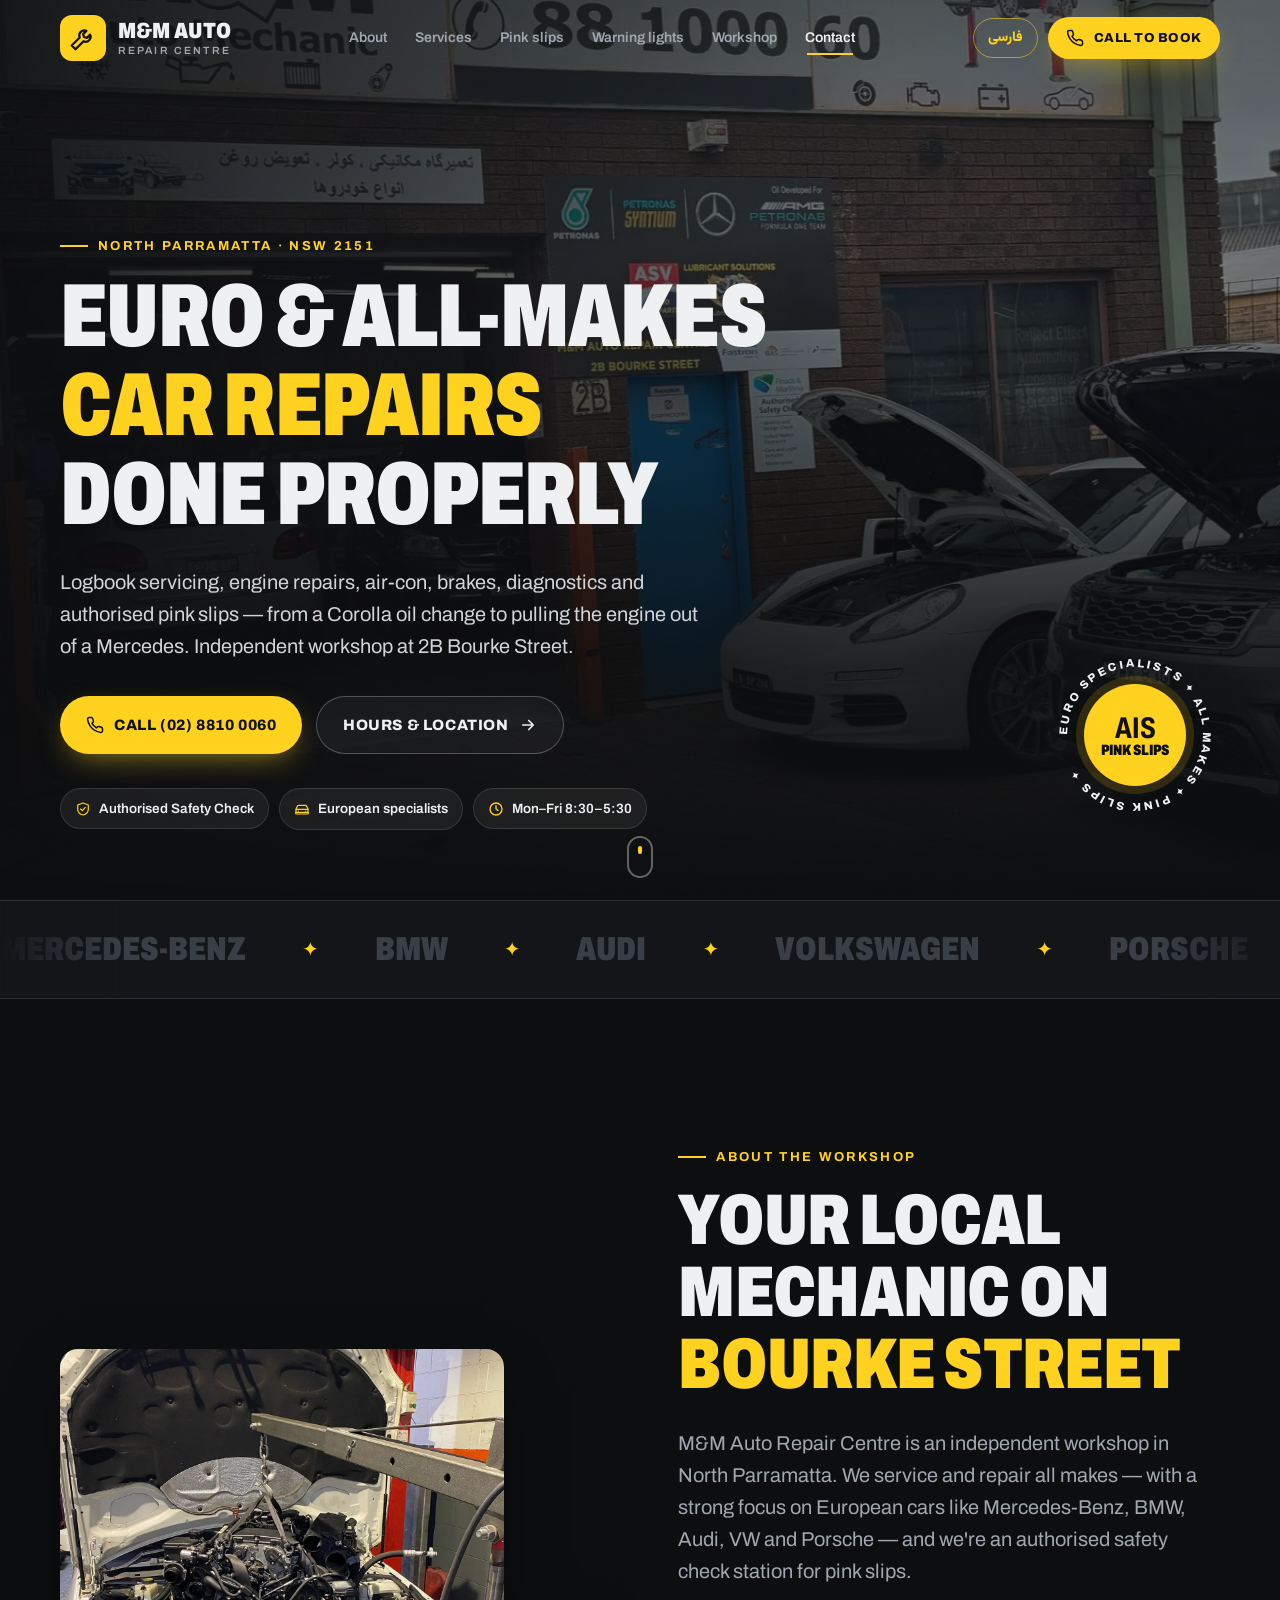
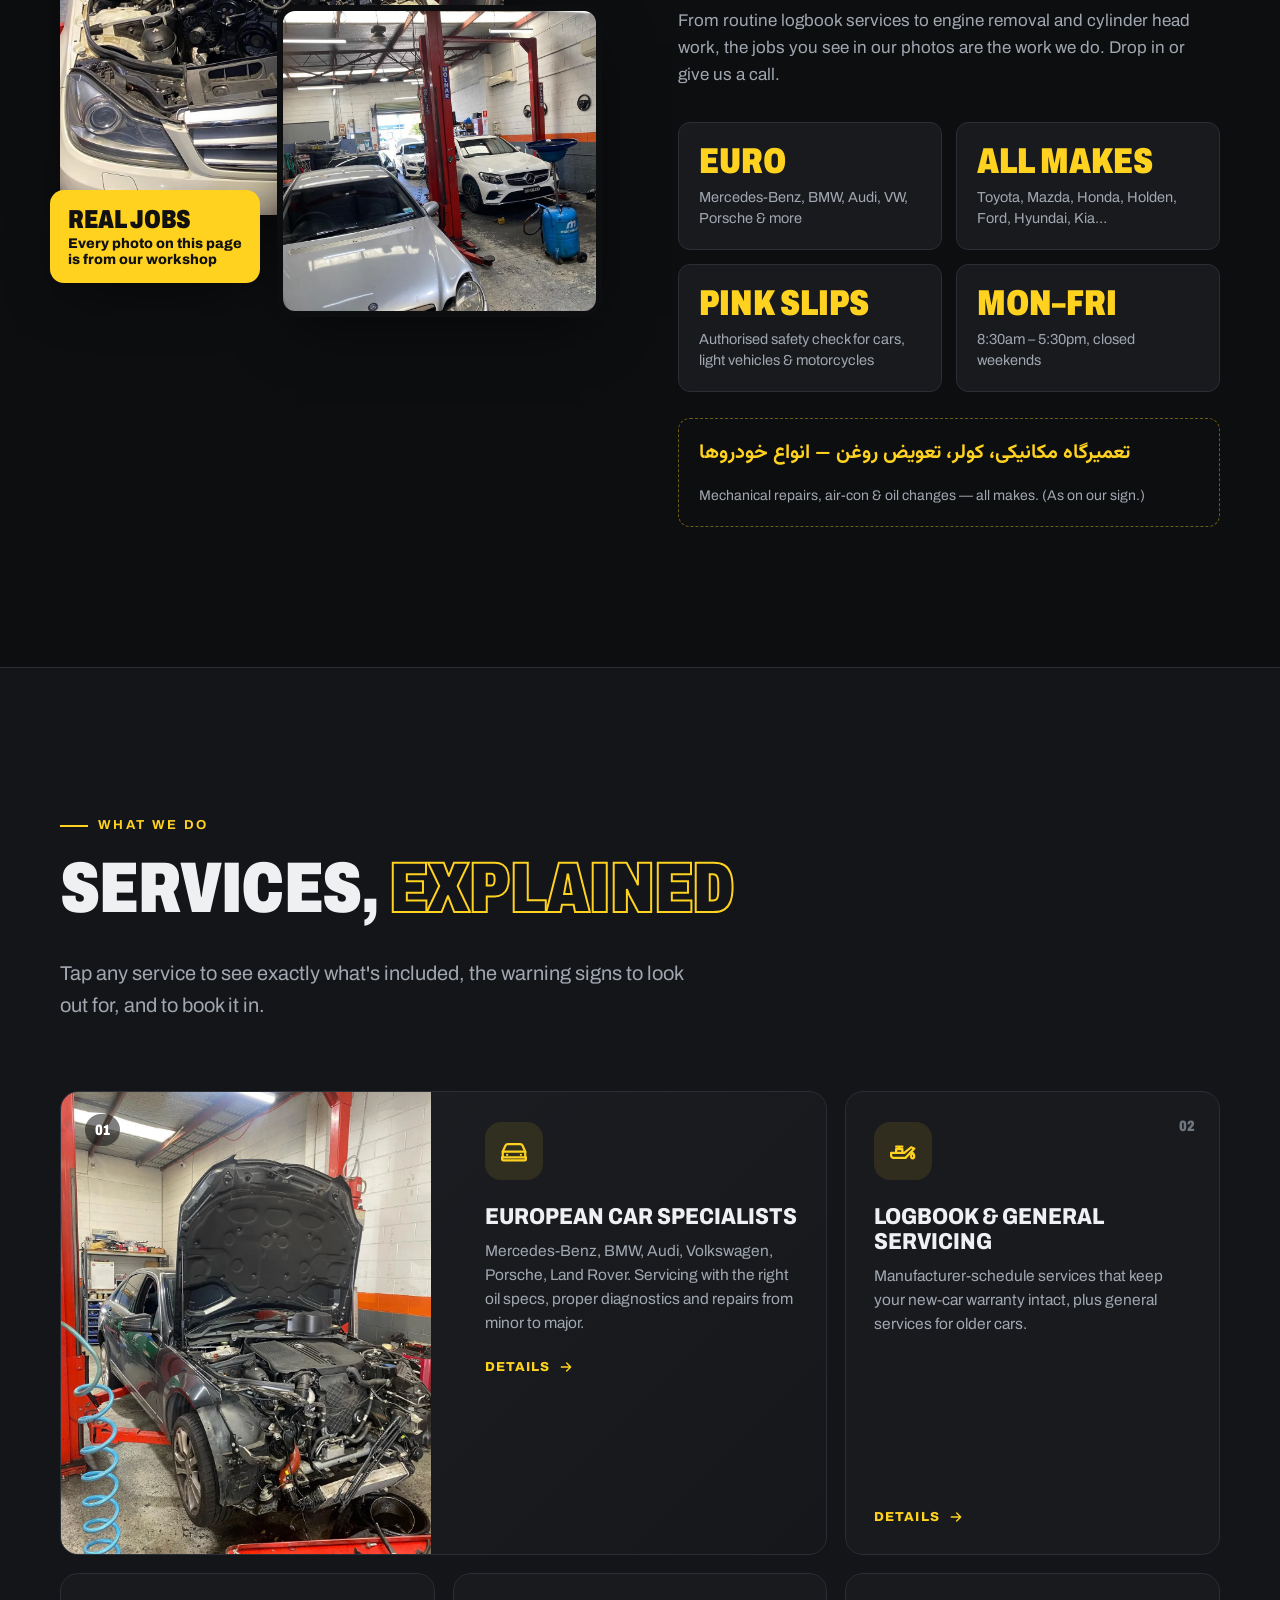
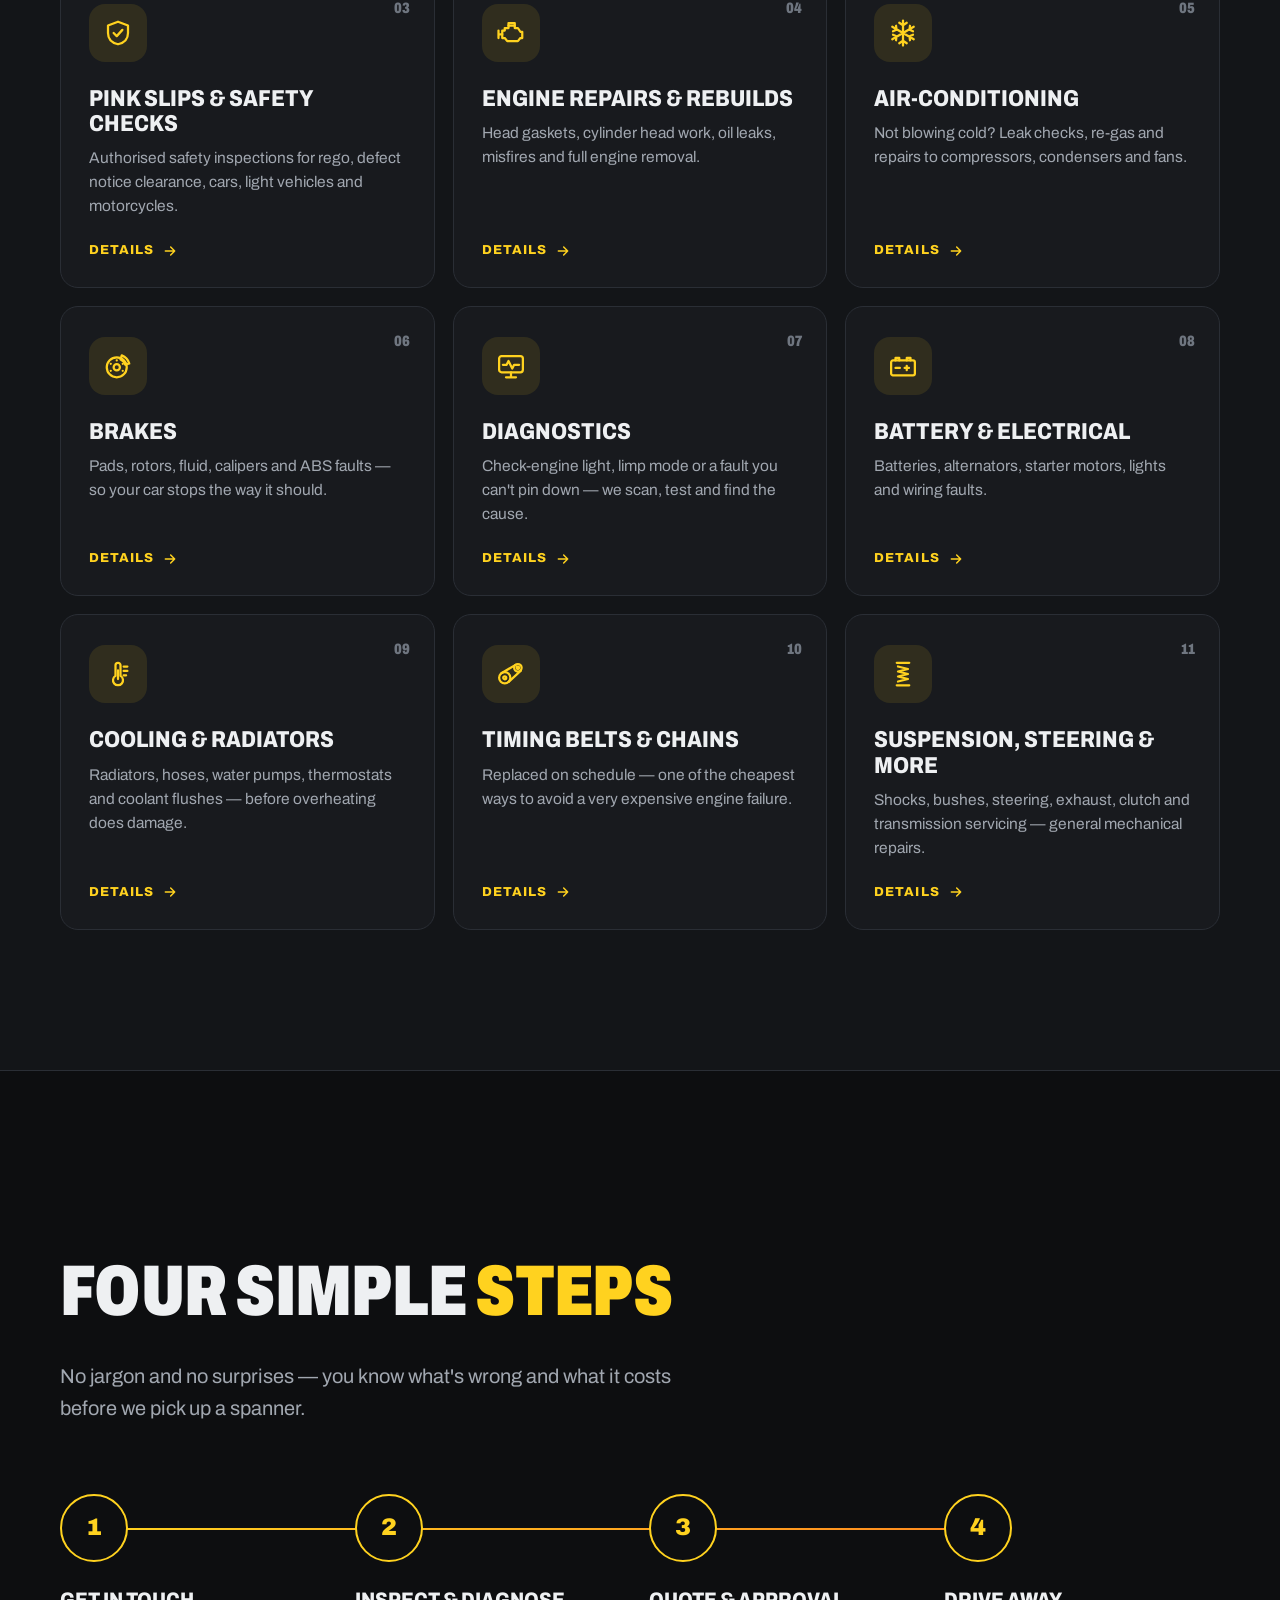
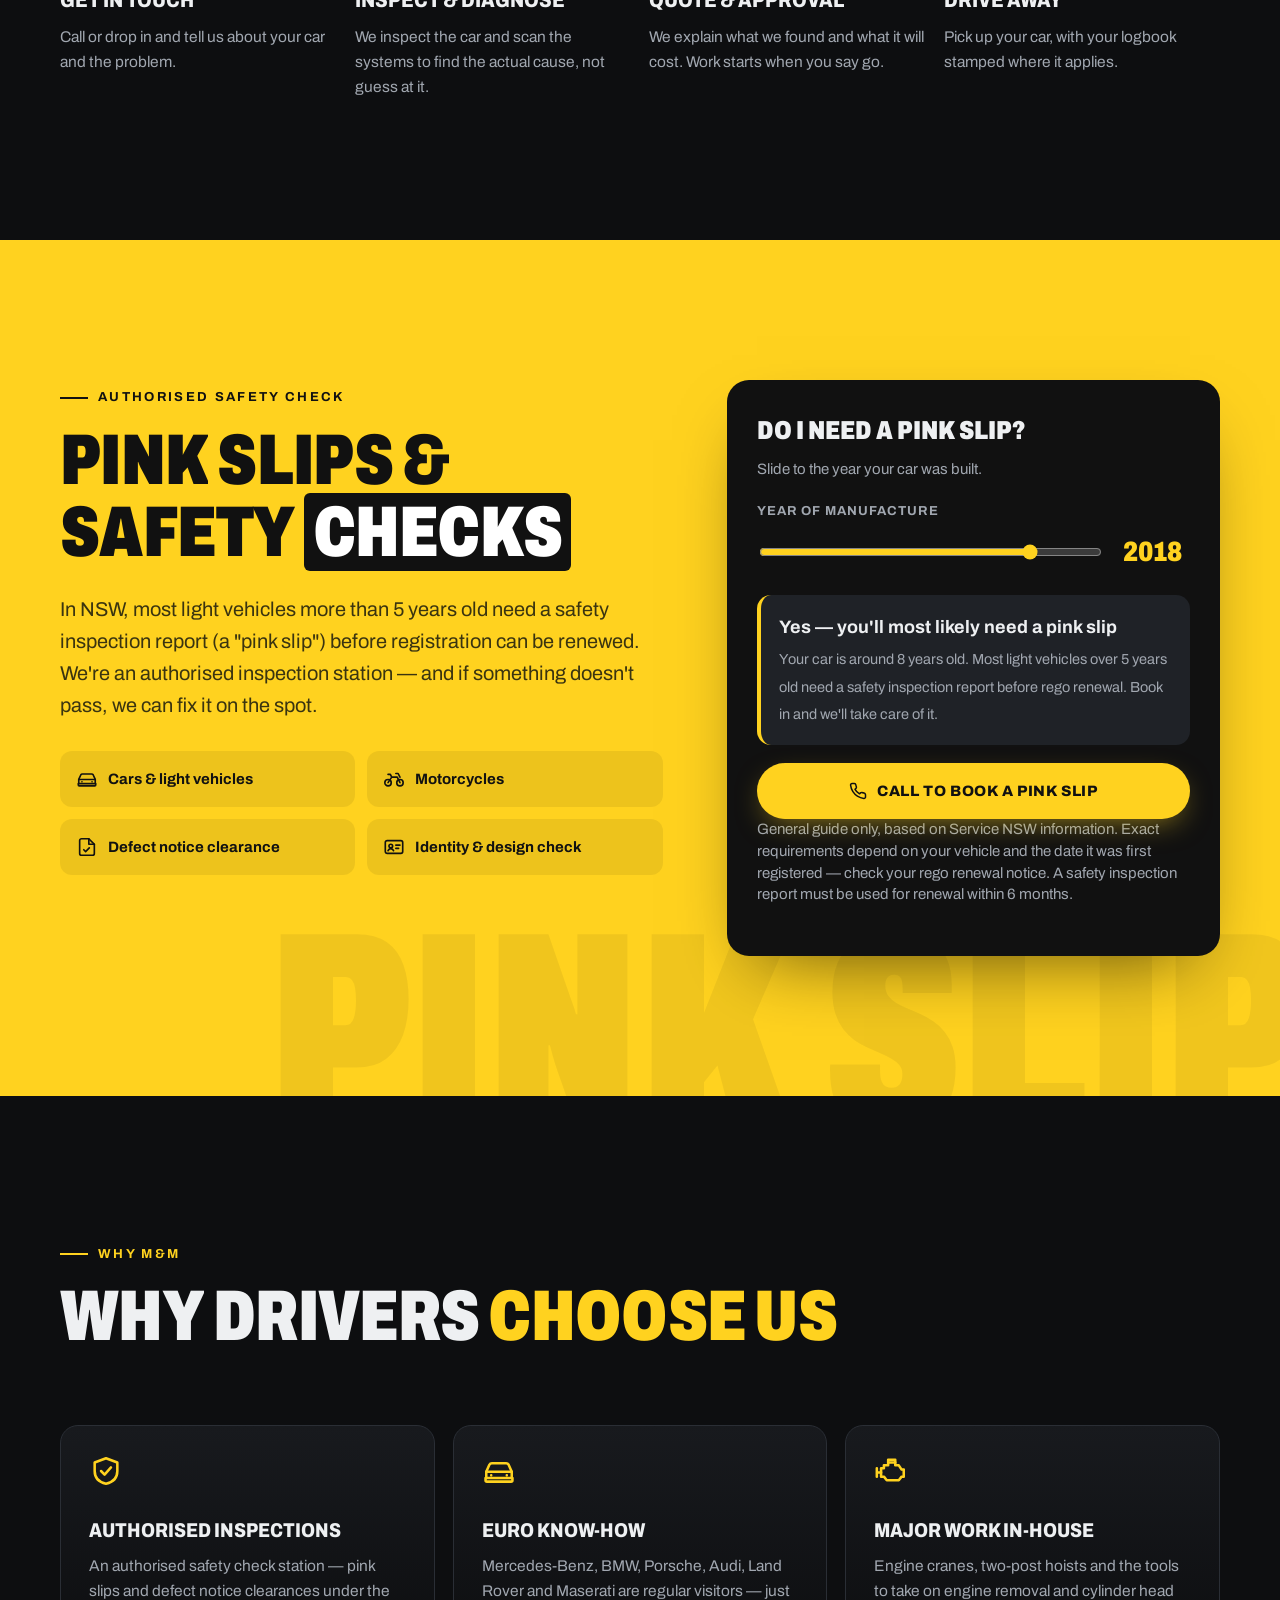
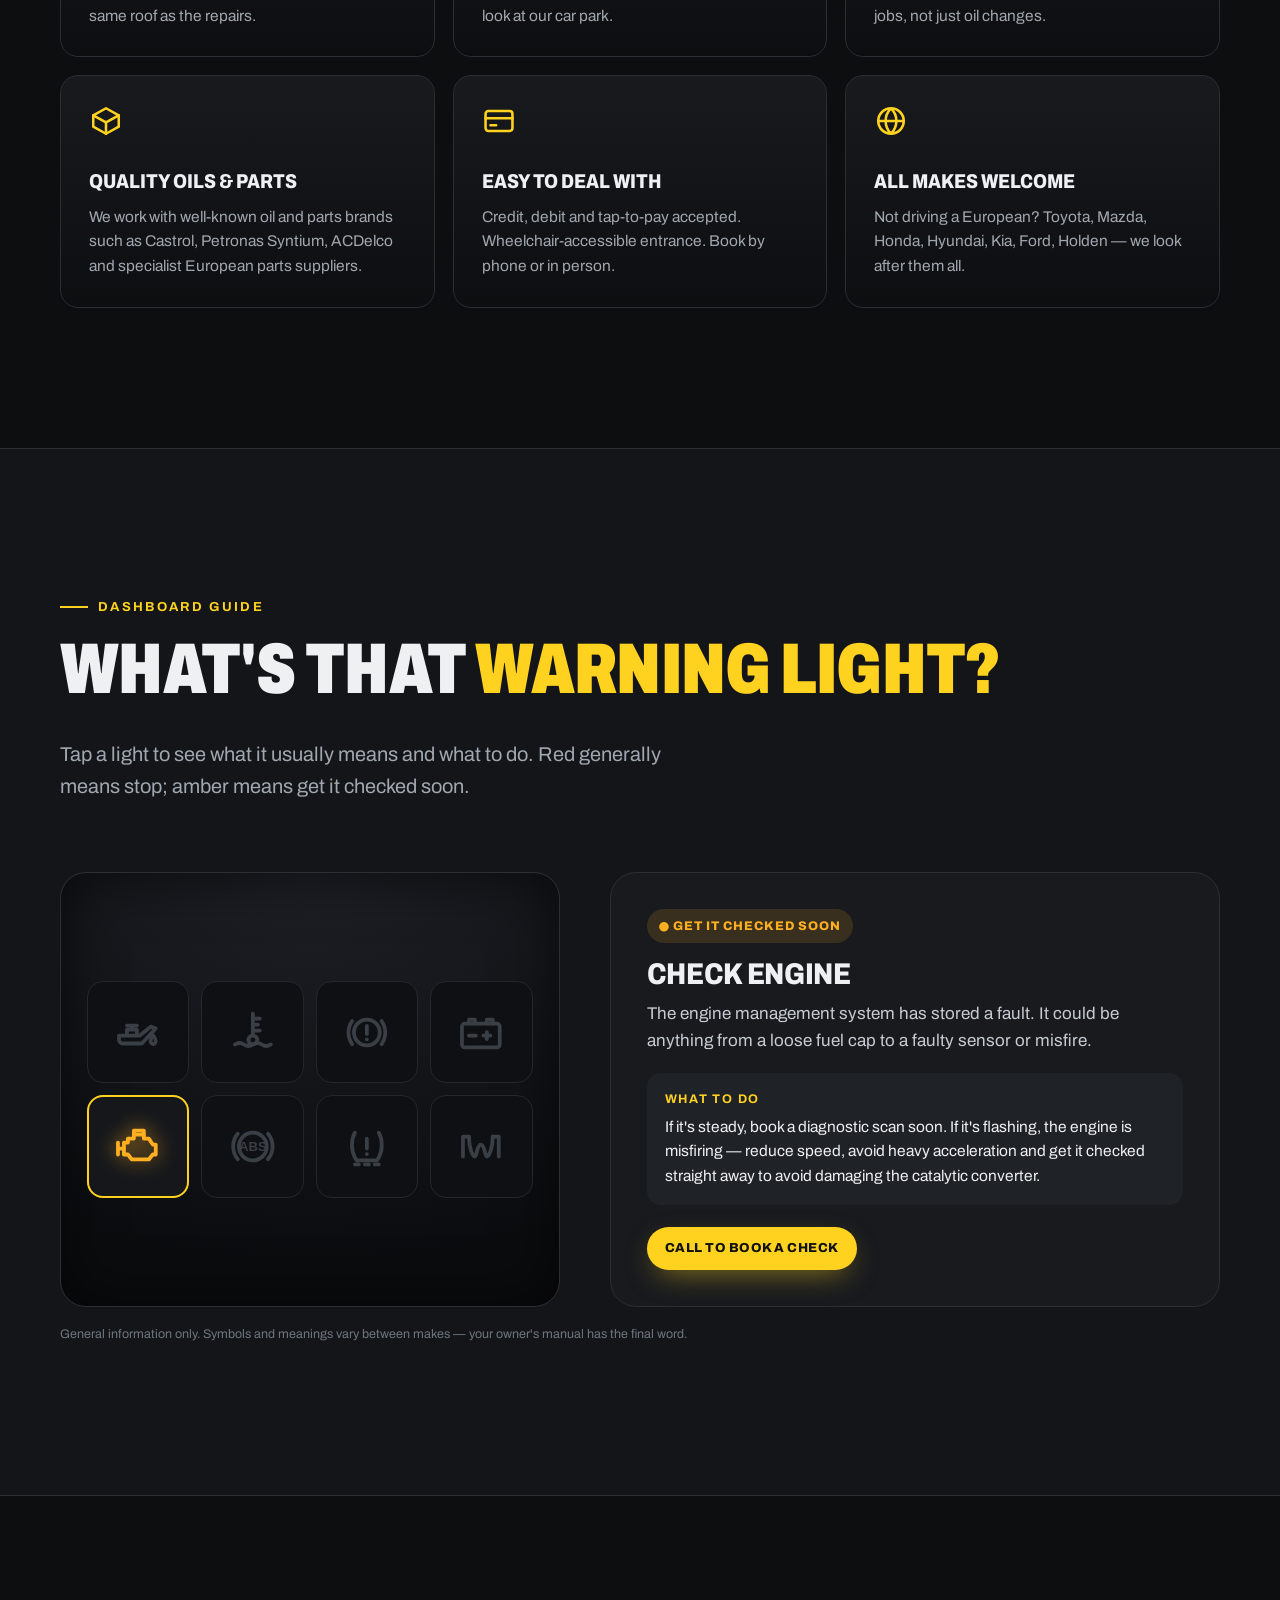
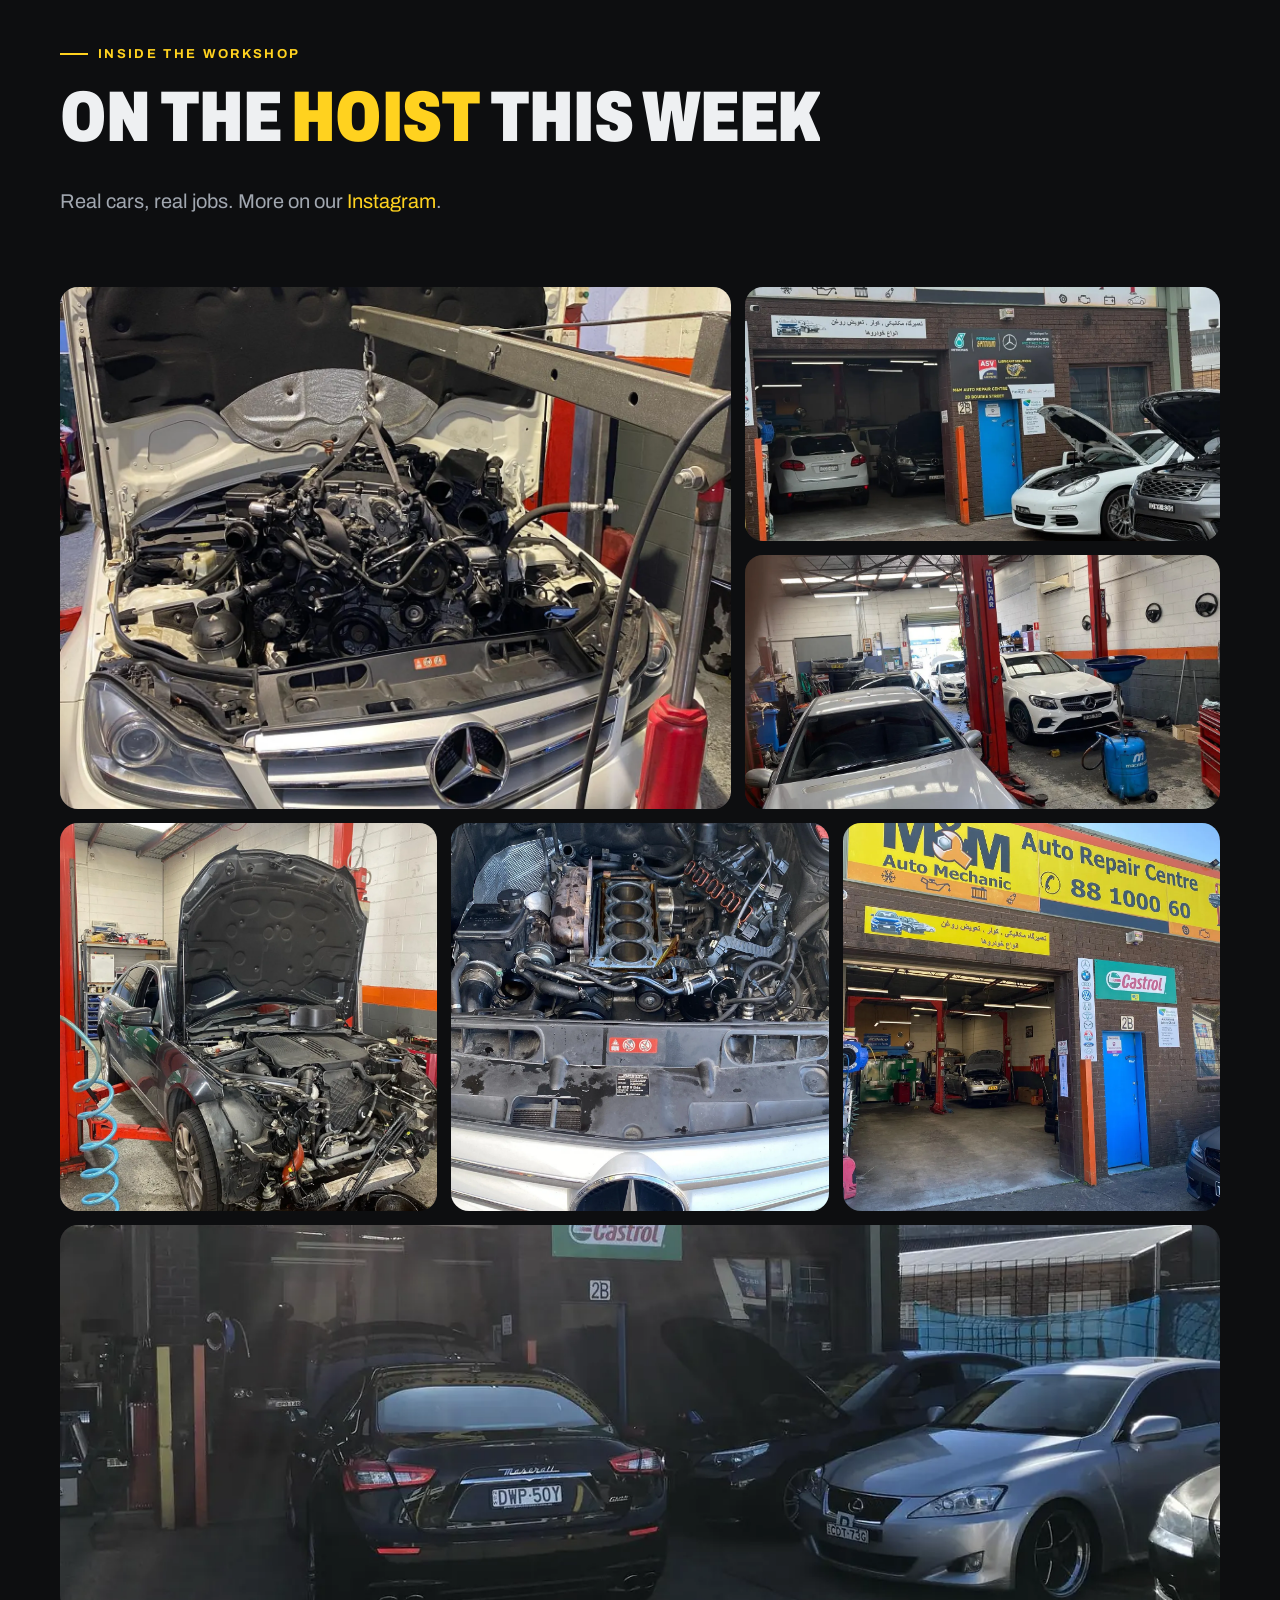
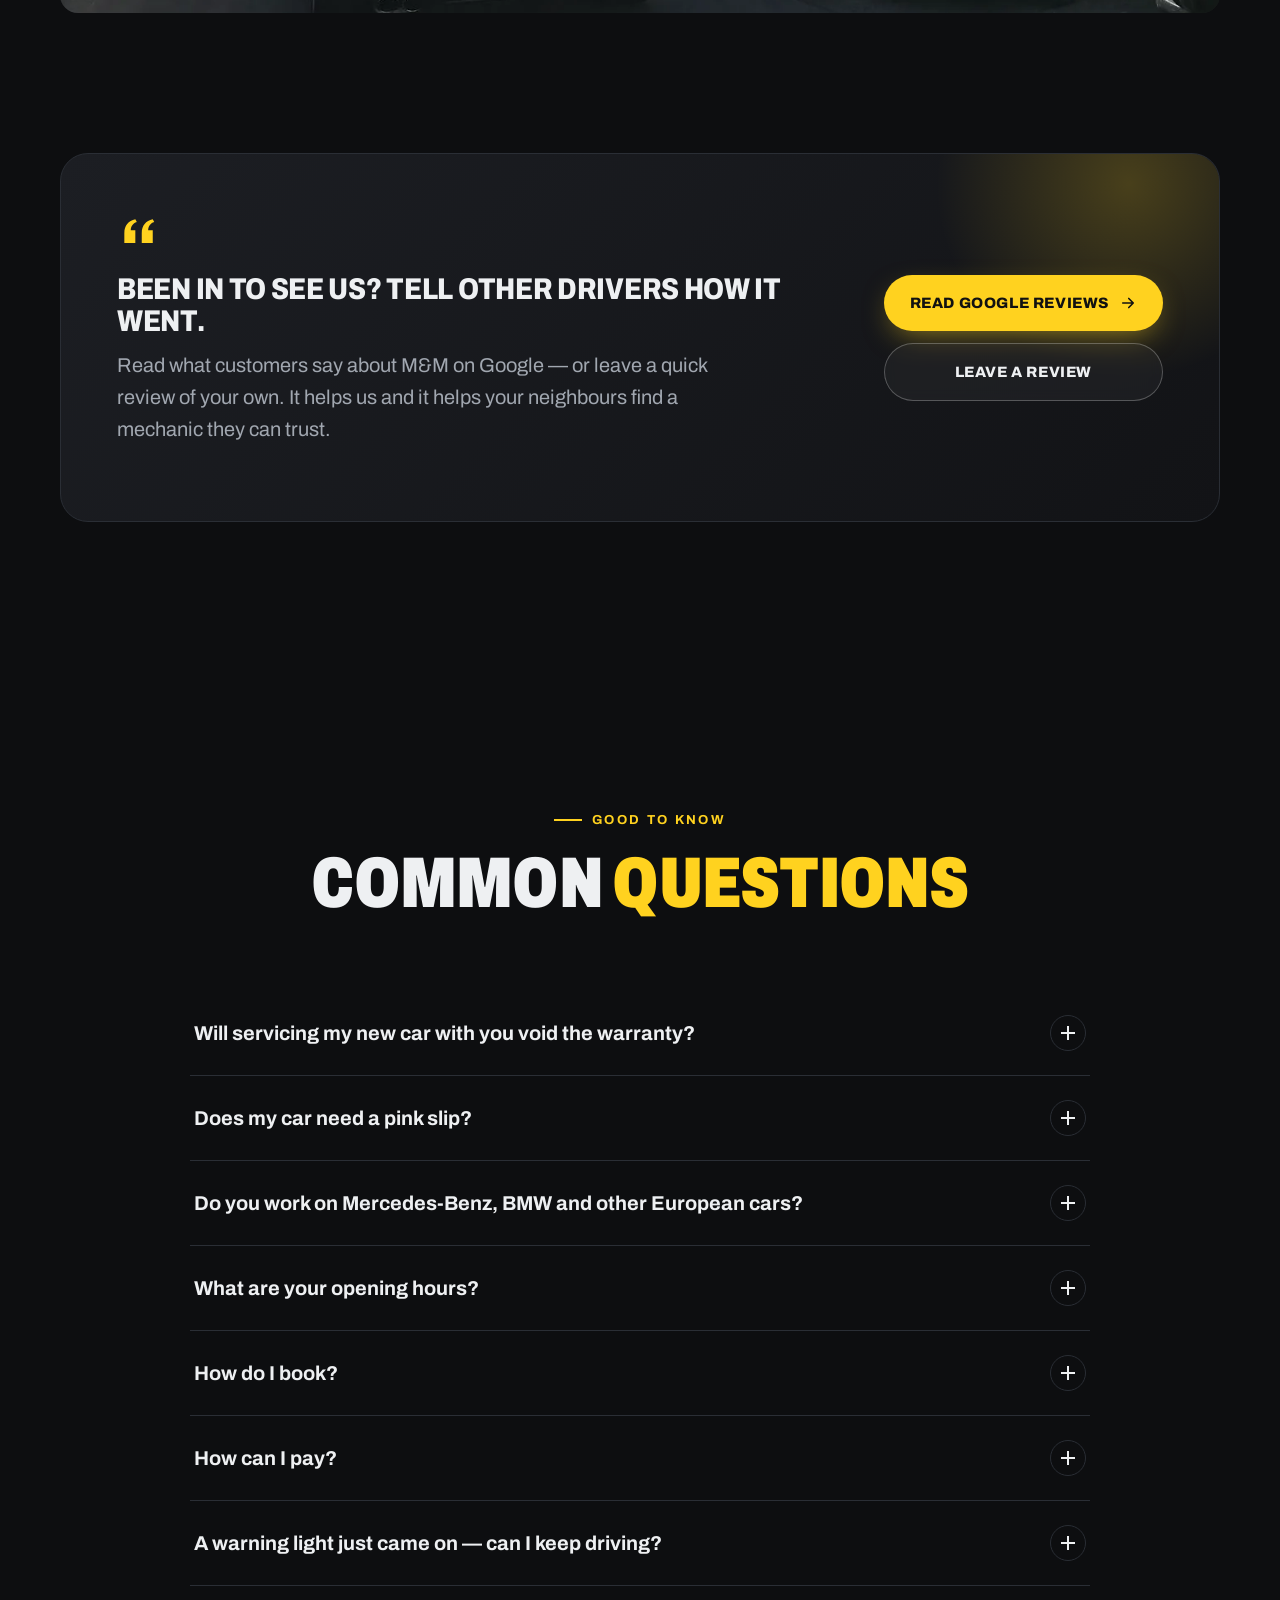
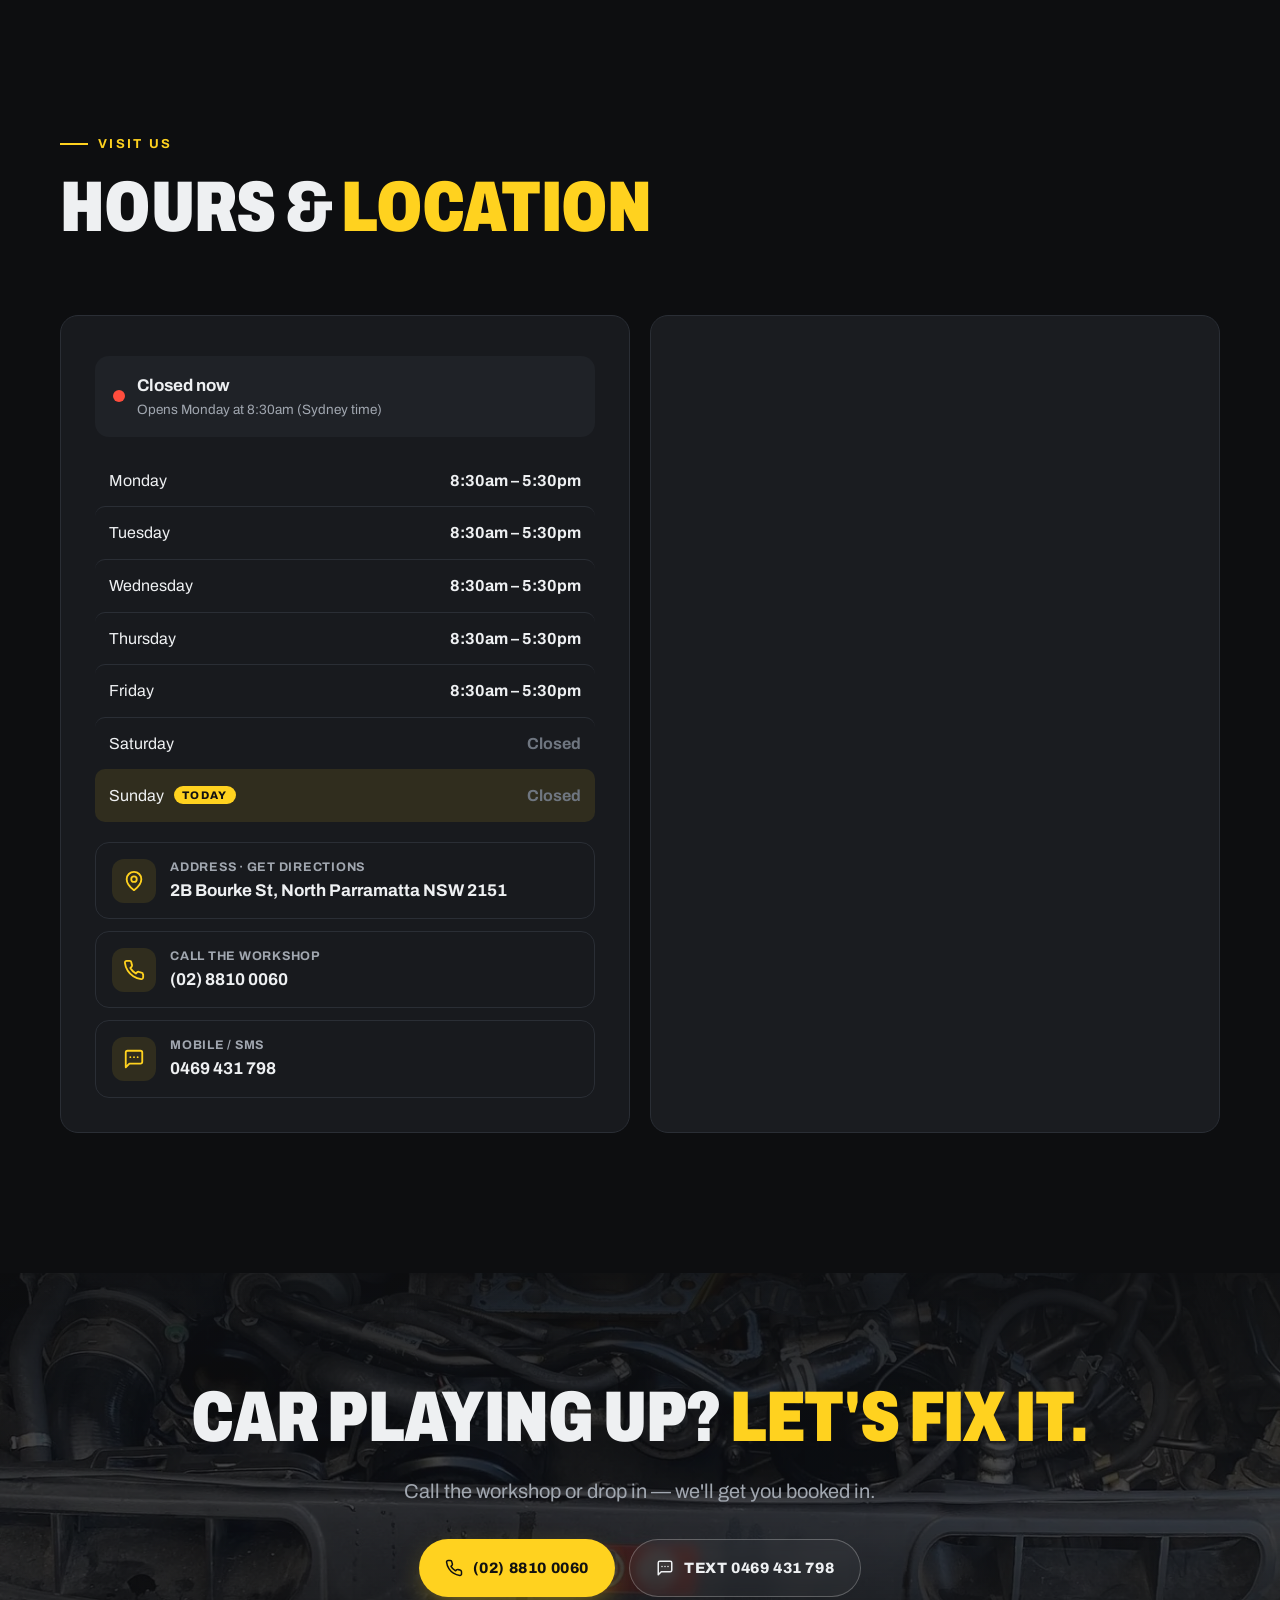
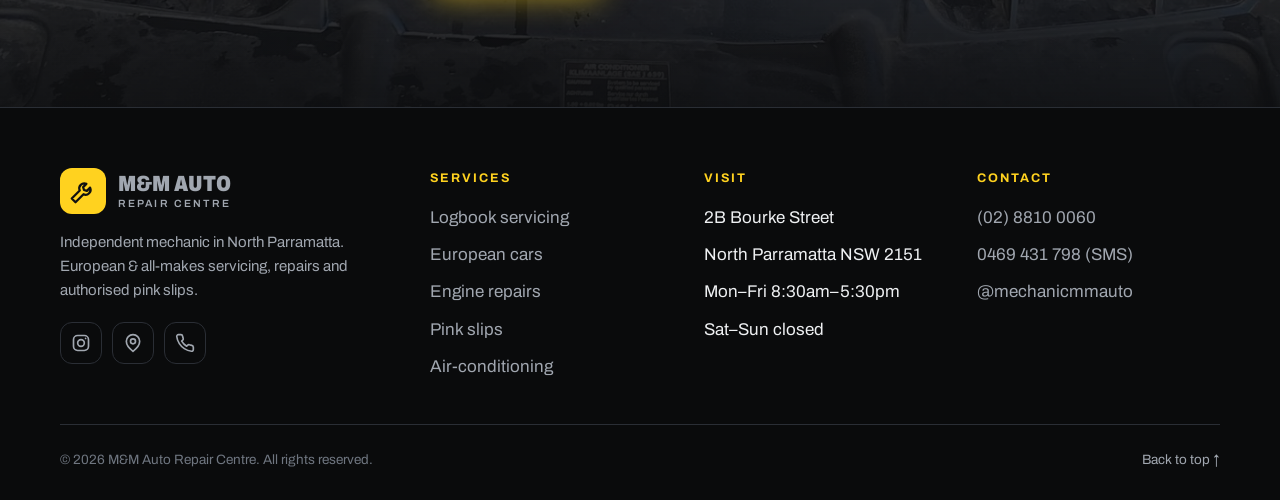
==== commit bc6f4c2e: "Add files via upload" ====
--- a/index.html
+++ b/index.html
@@ -1,18 +1,13 @@
 <!doctype html>
 <html lang="en-AU">
 <head>
+<script src="site-safety.js"></script>
 <meta charset="utf-8">
 <meta name="viewport" content="width=device-width,initial-scale=1,viewport-fit=cover">
 <title>M&amp;M Auto Repair Centre | Mechanic North Parramatta – Euro &amp; All Makes, Pink Slips</title>
 <meta name="description" content="M&M Auto Repair Centre, 2B Bourke St, North Parramatta NSW. Logbook servicing, European car repairs (Mercedes-Benz, BMW, Audi, VW, Porsche), engine repairs, air-con, brakes, diagnostics and authorised pink slip safety checks. Call (02) 8810 0060.">
 <meta name="theme-color" content="#0d0e10">
-<link rel="canonical" href="./">
-<meta property="og:type" content="website">
-<meta property="og:title" content="M&M Auto Repair Centre — North Parramatta Mechanic">
-<meta property="og:description" content="Euro & all-makes servicing, engine repairs, air-con and authorised pink slips at 2B Bourke St, North Parramatta.">
-<meta property="og:image" content="img/og-image.jpg">
-<meta property="og:locale" content="en_AU">
-<meta name="twitter:card" content="summary_large_image">
+
 <link rel="icon" href="data:image/svg+xml,%3Csvg xmlns='http://www.w3.org/2000/svg' viewBox='0 0 64 64'%3E%3Crect width='64' height='64' rx='14' fill='%23ffd21f'/%3E%3Ctext x='32' y='42' font-family='Arial Black,Arial' font-weight='900' font-size='24' text-anchor='middle' fill='%23111'%3EM%26M%3C/text%3E%3C/svg%3E">
 <link rel="preconnect" href="https://fonts.googleapis.com">
 <link rel="preconnect" href="https://fonts.gstatic.com" crossorigin>
@@ -34,6 +29,28 @@
   "sameAs":["https://www.instagram.com/mechanicmmauto/"]
 }
 </script>
+  <!-- Link preview (WhatsApp / Facebook / Instagram / Messenger) -->
+  <meta property="og:type" content="website">
+  <meta property="og:site_name" content="M&amp;M Auto Repair Centre">
+  <meta property="og:title" content="M&amp;M Auto Repair Centre — North Parramatta Mechanic">
+  <meta property="og:description" content="Euro &amp; all-makes servicing, engine repairs, air-con and authorised pink slips at 2B Bourke St, North Parramatta.">
+  
+  <meta property="og:image" content="https://konkos-design.github.io/mm-auto-site/img/og-preview.jpg">
+  <meta property="og:image:secure_url" content="https://konkos-design.github.io/mm-auto-site/img/og-preview.jpg">
+  <meta property="og:image:type" content="image/jpeg">
+  <meta property="og:image:width" content="1200">
+  <meta property="og:image:height" content="630">
+  <meta property="og:image:alt" content="M&amp;M Auto Repair Centre website preview">
+  <meta property="og:locale" content="en_AU">
+  <meta name="twitter:card" content="summary_large_image">
+  <meta name="twitter:title" content="M&amp;M Auto Repair Centre — North Parramatta Mechanic">
+  <meta name="twitter:description" content="Euro &amp; all-makes servicing, engine repairs, air-con and authorised pink slips at 2B Bourke St, North Parramatta.">
+  <meta name="twitter:image" content="https://konkos-design.github.io/mm-auto-site/img/og-preview.jpg">
+  <!-- Demo version: hidden from Google. Remove this line once the site is sold and live on the client's domain -->
+  <meta name="robots" content="noindex, nofollow">
+<link rel="canonical" href="https://konkos-design.github.io/mm-auto-site/">
+<meta property="og:url" content="https://konkos-design.github.io/mm-auto-site/">
+<link rel="stylesheet" href="site-safety.css">
 </head>
 <body>
 <a class="skip" href="#main">Skip to content</a>
@@ -106,7 +123,7 @@
     <div class="header__cta">
       <button class="lang-btn" type="button" data-lang-toggle lang="fa" aria-label="نمایش سایت به فارسی">فارسی</button>
       <span class="status-pill" data-status><span class="dot"></span><span data-status-text>Checking hours…</span></span>
-      <a class="btn btn--primary btn--sm" href="#book" data-magnetic>Book a service</a>
+      <a class="btn btn--primary btn--sm" href="tel:+61288100060" data-magnetic><svg><use href="#i-phone"/></svg>Call to book</a>
       <button class="burger" id="burger" aria-label="Open menu" aria-expanded="false" aria-controls="mobileMenu"><span></span><span></span><span></span></button>
     </div>
   </div>
@@ -118,8 +135,7 @@
   <a class="mm-link" href="#pinkslips" style="transition-delay:.20s">Pink slips</a>
   <a class="mm-link" href="#lights" style="transition-delay:.25s">Warning lights</a>
   <a class="mm-link" href="#gallery" style="transition-delay:.30s">Workshop</a>
-  <a class="mm-link" href="#book" style="transition-delay:.35s">Book online</a>
-  <a class="mm-link" href="#contact" style="transition-delay:.40s">Contact</a>
+  <a class="mm-link" href="#contact" style="transition-delay:.35s">Contact</a>
   <div class="mm-foot">
     <a class="btn btn--primary" href="tel:+61288100060"><svg><use href="#i-phone"/></svg>(02) 8810 0060</a>
     <span class="status-pill" data-status><span class="dot"></span><span data-status-text>…</span></span>
@@ -141,7 +157,7 @@
       <p class="lead fade-in" style="animation-delay:.55s">Logbook servicing, engine repairs, air-con, brakes, diagnostics and authorised pink slips — from a Corolla oil change to pulling the engine out of a Mercedes. Independent workshop at 2B Bourke Street.</p>
       <div class="hero__actions fade-in" style="animation-delay:.7s">
         <a class="btn btn--primary" href="tel:+61288100060" data-magnetic><svg><use href="#i-phone"/></svg>Call (02) 8810 0060</a>
-        <a class="btn btn--ghost" href="#book" data-magnetic>Book online<svg class="arr"><use href="#i-arrow"/></svg></a>
+        <a class="btn btn--ghost" href="#contact" data-magnetic>Hours &amp; location<svg class="arr"><use href="#i-arrow"/></svg></a>
       </div>
       <div class="hero__chips fade-in" style="animation-delay:.85s">
         <span class="chip"><svg><use href="#s-shield"/></svg>Authorised Safety Check</span>
@@ -177,7 +193,7 @@
       <span class="eyebrow" data-reveal="up">About the workshop</span>
       <h2 class="h-lg split" data-split>Your local mechanic on <span class="hl">Bourke Street</span></h2>
       <p class="lead" data-reveal="up" style="--d:2;margin-top:24px">M&amp;M Auto Repair Centre is an independent workshop in North Parramatta. We service and repair all makes — with a strong focus on European cars like Mercedes-Benz, BMW, Audi, VW and Porsche — and we're an authorised safety check station for pink slips.</p>
-      <p data-reveal="up" style="--d:3;color:var(--muted)">From routine logbook services to engine removal and cylinder head work, the jobs you see in our photos are the work we do. Drop in, give us a call, or send a job card online.</p>
+      <p data-reveal="up" style="--d:3;color:var(--muted)">From routine logbook services to engine removal and cylinder head work, the jobs you see in our photos are the work we do. Drop in or give us a call.</p>
       <div class="facts">
         <div class="fact" data-reveal="up" style="--d:3"><b>Euro</b><span>Mercedes-Benz, BMW, Audi, VW, Porsche &amp; more</span></div>
         <div class="fact" data-reveal="up" style="--d:4"><b>All makes</b><span>Toyota, Mazda, Honda, Holden, Ford, Hyundai, Kia…</span></div>
@@ -294,8 +310,8 @@
     <div class="drawer__head"><img id="drawerImg" src="" alt=""><button class="drawer__close" data-close aria-label="Close"><svg><use href="#i-close"/></svg></button></div>
     <div class="drawer__body" id="drawerBody"></div>
     <div class="drawer__foot">
-      <a class="btn btn--primary" href="#book" id="drawerBook">Book this service</a>
-      <a class="btn btn--ghost" href="tel:+61288100060"><svg><use href="#i-phone"/></svg>Call</a>
+      <a class="btn btn--primary" href="tel:+61288100060" id="drawerBook"><svg><use href="#i-phone"/></svg>Call to book</a>
+      <a class="btn btn--ghost" href="sms:+61469431798"><svg><use href="#i-sms"/></svg>Text us</a>
     </div>
   </aside>
 </div>
@@ -312,7 +328,7 @@
     </div>
     <div class="steps" id="steps">
       <div class="steps__line"><i></i></div>
-      <div class="step" data-reveal="up"><div class="step__n">1</div><h3>Get in touch</h3><p>Call, drop in, or send a job card online with your car and the problem.</p></div>
+      <div class="step" data-reveal="up"><div class="step__n">1</div><h3>Get in touch</h3><p>Call or drop in and tell us about your car and the problem.</p></div>
       <div class="step" data-reveal="up" style="--d:2"><div class="step__n">2</div><h3>Inspect &amp; diagnose</h3><p>We inspect the car and scan the systems to find the actual cause, not guess at it.</p></div>
       <div class="step" data-reveal="up" style="--d:4"><div class="step__n">3</div><h3>Quote &amp; approval</h3><p>We explain what we found and what it will cost. Work starts when you say go.</p></div>
       <div class="step" data-reveal="up" style="--d:6"><div class="step__n">4</div><h3>Drive away</h3><p>Pick up your car, with your logbook stamped where it applies.</p></div>
@@ -341,7 +357,7 @@
       <label for="year">Year of manufacture</label>
       <div class="yr"><input type="range" id="year" min="1985" max="2026" value="2018"><output id="yearOut" for="year">2018</output></div>
       <div class="verdict" id="verdict" aria-live="polite"></div>
-      <a class="btn btn--primary btn--block" href="#book" data-preset="Pink slip (safety check)" style="margin-top:18px">Book a pink slip</a>
+      <a class="btn btn--primary btn--block" href="tel:+61288100060" style="margin-top:18px"><svg><use href="#i-phone"/></svg>Call to book a pink slip</a>
       <p class="small-note">General guide only, based on Service NSW information. Exact requirements depend on your vehicle and the date it was first registered — check your rego renewal notice. A safety inspection report must be used for renewal within 6 months.</p>
     </div>
   </div>
@@ -361,7 +377,7 @@
       <div class="why" data-reveal="up" style="--d:1"><svg><use href="#s-car"/></svg><h3>Euro know-how</h3><p>Mercedes-Benz, BMW, Porsche, Audi, Land Rover and Maserati are regular visitors — just look at our car park.</p></div>
       <div class="why" data-reveal="up" style="--d:2"><svg><use href="#s-engine"/></svg><h3>Major work in-house</h3><p>Engine cranes, two-post hoists and the tools to take on engine removal and cylinder head jobs, not just oil changes.</p></div>
       <div class="why" data-reveal="up"><svg><use href="#s-parts"/></svg><h3>Quality oils &amp; parts</h3><p>We work with well-known oil and parts brands such as Castrol, Petronas Syntium, ACDelco and specialist European parts suppliers.</p></div>
-      <div class="why" data-reveal="up" style="--d:1"><svg><use href="#s-card"/></svg><h3>Easy to deal with</h3><p>Credit, debit and tap-to-pay accepted. Wheelchair-accessible entrance. Book by phone or online.</p></div>
+      <div class="why" data-reveal="up" style="--d:1"><svg><use href="#s-card"/></svg><h3>Easy to deal with</h3><p>Credit, debit and tap-to-pay accepted. Wheelchair-accessible entrance. Book by phone or in person.</p></div>
       <div class="why" data-reveal="up" style="--d:2"><svg><use href="#s-lang"/></svg><h3>All makes welcome</h3><p>Not driving a European? Toyota, Mazda, Honda, Hyundai, Kia, Ford, Holden — we look after them all.</p></div>
     </div>
   </div>
@@ -441,72 +457,6 @@
   </div>
 </section>
 
-<!-- ============ BOOKING ============ -->
-<section class="section services" id="book">
-  <div class="container book">
-    <div class="book__aside">
-      <span class="eyebrow" data-reveal="up">Book online</span>
-      <h2 class="h-lg split" data-split>Fill in a <span class="hl">job card</span></h2>
-      <p class="lead" data-reveal="up" style="--d:2;margin-top:22px">Tell us about your car and what it needs. On a phone, the form opens a ready-to-send text message to the workshop. On a computer, we'll show you the message to copy — or just call.</p>
-      <div class="contact-lines">
-        <a class="cline" href="tel:+61288100060" data-reveal="up" style="--d:3"><span class="ic"><svg><use href="#i-phone"/></svg></span><span><small>Workshop</small><b>(02) 8810 0060</b></span></a>
-        <a class="cline" href="tel:+61469431798" data-reveal="up" style="--d:4"><span class="ic"><svg><use href="#i-sms"/></svg></span><span><small>Mobile / SMS</small><b>0469 431 798</b></span></a>
-      </div>
-    </div>
-
-    <form class="form" id="bookForm" novalidate data-reveal="up" style="--d:2">
-      <div class="fgrid">
-        <div class="field"><label for="f-name">Your name <i>*</i></label><input id="f-name" name="name" autocomplete="name" placeholder="e.g. Sam Taylor" required><span class="msg">Please enter your name</span></div>
-        <div class="field"><label for="f-phone">Mobile <i>*</i></label><input id="f-phone" dir="ltr" name="phone" type="tel" inputmode="tel" autocomplete="tel" placeholder="04xx xxx xxx" required><span class="msg">Please enter a valid phone number</span></div>
-        <div class="field"><label for="f-car">Make &amp; model <i>*</i></label><input id="f-car" name="car" placeholder="e.g. Mercedes-Benz C200, 2014" required><span class="msg">Which car is it?</span></div>
-        <div class="field"><label for="f-rego">Rego (optional)</label><input id="f-rego" dir="ltr" name="rego" placeholder="e.g. ABC12D" autocapitalize="characters"></div>
-        <div class="field full"><label for="f-svc">Service needed <i>*</i></label>
-          <select id="f-svc" name="service" required>
-            <option value="">Choose a service…</option>
-            <option value="Logbook / general service">Logbook / general service</option>
-            <option value="European car service or repair">European car service or repair</option>
-            <option value="Pink slip (safety check)">Pink slip (safety check)</option>
-            <option value="Engine repair">Engine repair</option>
-            <option value="Air-conditioning">Air-conditioning</option>
-            <option value="Brakes">Brakes</option>
-            <option value="Diagnostics / warning light">Diagnostics / warning light</option>
-            <option value="Battery &amp; electrical">Battery &amp; electrical</option>
-            <option value="Cooling / radiator">Cooling / radiator</option>
-            <option value="Timing belt or chain">Timing belt or chain</option>
-            <option value="Suspension, steering &amp; other">Suspension, steering &amp; other</option>
-            <option value="Not sure — need advice">Not sure — need advice</option>
-          </select><span class="msg">Please choose a service</span></div>
-        <div class="field"><label for="f-date">Preferred day</label><input id="f-date" name="date" type="date"></div>
-        <div class="field"><label>Best time</label>
-          <div class="seg"><input type="radio" name="time" id="t1" value="Morning" checked><label for="t1">Morning</label><input type="radio" name="time" id="t2" value="Afternoon"><label for="t2">Afternoon</label><input type="radio" name="time" id="t3" value="Any time"><label for="t3">Any</label></div>
-        </div>
-        <div class="field full"><label for="f-msg">What's going on?</label><textarea id="f-msg" name="message" placeholder="Noises, warning lights, when it started, odometer reading…"></textarea></div>
-      </div>
-      <div class="form__foot">
-        <p>We're open Monday to Friday, 8:30am–5:30pm. We'll confirm your booking by phone or text.</p>
-        <button class="btn btn--primary" type="submit" data-magnetic><svg><use href="#i-sms"/></svg>Send job card</button>
-      </div>
-    </form>
-  </div>
-</section>
-
-<div class="modal" id="modal" role="dialog" aria-modal="true" aria-labelledby="modalTitle">
-  <div class="modal__box">
-    <div class="modal__ok"><svg viewBox="0 0 24 24" fill="none" stroke="currentColor" stroke-width="3" stroke-linecap="round" stroke-linejoin="round"><path d="M5 12l5 5L20 7"/></svg></div>
-    <h3 class="h-md" id="modalTitle">Your job card is ready</h3>
-    <p style="color:var(--muted);margin:10px 0 0" id="modalText">Send it to the workshop by text message, or copy it and call us.</p>
-    <pre id="modalMsg" dir="ltr"></pre>
-    <div class="row">
-      <a class="btn btn--primary" id="modalSms" href="#"><svg><use href="#i-sms"/></svg>Open SMS</a>
-      <button class="btn btn--ghost" id="modalCopy" type="button"><svg><use href="#i-copy"/></svg><span>Copy text</span></button>
-    </div>
-    <div class="row" style="margin-top:10px">
-      <a class="btn btn--dark" href="tel:+61288100060"><svg><use href="#i-phone"/></svg>(02) 8810 0060</a>
-      <button class="btn btn--ghost" type="button" data-modal-close>Close</button>
-    </div>
-  </div>
-</div>
-
 <!-- ============ FAQ ============ -->
 <section class="section" id="faq">
   <div class="container">
@@ -521,7 +471,7 @@
       <div class="qa" data-reveal="up"><button aria-expanded="false">Does my car need a pink slip?<span class="pm"></span></button><div class="ans"><div><p>In NSW, most light vehicles more than 5 years old need a safety inspection report before rego renewal. Your renewal notice will tell you if one is required. Try the quick checker in the pink slip section above, then book in — we're an authorised inspection station.</p></div></div></div>
       <div class="qa" data-reveal="up"><button aria-expanded="false">Do you work on Mercedes-Benz, BMW and other European cars?<span class="pm"></span></button><div class="ans"><div><p>Yes. European cars — Mercedes-Benz, BMW, Audi, Volkswagen, Porsche, Land Rover and more — make up a big part of the work you'll see in our workshop, from servicing to engine removal.</p></div></div></div>
       <div class="qa" data-reveal="up"><button aria-expanded="false">What are your opening hours?<span class="pm"></span></button><div class="ans"><div><p>Monday to Friday, 8:30am to 5:30pm. We're closed on weekends and public holidays.</p></div></div></div>
-      <div class="qa" data-reveal="up"><button aria-expanded="false">How do I book?<span class="pm"></span></button><div class="ans"><div><p>Call the workshop on (02) 8810 0060, text 0469 431 798, drop in at 2B Bourke Street, or fill in the job card on this page.</p></div></div></div>
+      <div class="qa" data-reveal="up"><button aria-expanded="false">How do I book?<span class="pm"></span></button><div class="ans"><div><p>Call the workshop on (02) 8810 0060, text 0469 431 798, or drop in at 2B Bourke Street.</p></div></div></div>
       <div class="qa" data-reveal="up"><button aria-expanded="false">How can I pay?<span class="pm"></span></button><div class="ans"><div><p>We accept credit and debit cards and contactless (tap-to-pay) payments.</p></div></div></div>
       <div class="qa" data-reveal="up"><button aria-expanded="false">A warning light just came on — can I keep driving?<span class="pm"></span></button><div class="ans"><div><p>It depends on the light. Red lights (oil pressure, temperature, brakes, charging) usually mean stop as soon as it's safe. Amber lights usually mean book in soon. See the dashboard guide above, and if in doubt, call us before you drive.</p></div></div></div>
     </div>
@@ -552,6 +502,7 @@
         <div class="contact-lines">
           <a class="cline" href="https://www.google.com/maps/dir/?api=1&amp;destination=M%26M+Auto+Mechanic%2C+2B+Bourke+St%2C+North+Parramatta+NSW+2151&amp;destination_place_id=ChIJbXnEpaqjEmsRWNvqXkezyJg" target="_blank" rel="noopener"><span class="ic"><svg><use href="#i-pin"/></svg></span><span><small>Address · Get directions</small><b>2B Bourke St, North Parramatta NSW 2151</b></span></a>
           <a class="cline" href="tel:+61288100060"><span class="ic"><svg><use href="#i-phone"/></svg></span><span><small>Call the workshop</small><b>(02) 8810 0060</b></span></a>
+          <a class="cline" href="sms:+61469431798"><span class="ic"><svg><use href="#i-sms"/></svg></span><span><small>Mobile / SMS</small><b>0469 431 798</b></span></a>
         </div>
       </div>
       <div class="map" data-reveal="right" style="--d:2">
@@ -566,10 +517,10 @@
   <div class="band__bg" data-parallax="0.2"><img src="img/engine-block.webp" alt="" loading="lazy"></div>
   <div class="container">
     <h2 class="h-lg split" data-split>Car playing up? <span class="hl">Let's fix it.</span></h2>
-    <p class="lead" data-reveal="up" style="--d:2">Call the workshop or send a job card — we'll get you booked in.</p>
+    <p class="lead" data-reveal="up" style="--d:2">Call the workshop or drop in — we'll get you booked in.</p>
     <div class="hero__actions" data-reveal="up" style="--d:3">
       <a class="btn btn--primary" href="tel:+61288100060" data-magnetic><svg><use href="#i-phone"/></svg>(02) 8810 0060</a>
-      <a class="btn btn--ghost" href="#book" data-magnetic>Book online<svg class="arr"><use href="#i-arrow"/></svg></a>
+      <a class="btn btn--ghost" href="sms:+61469431798" data-magnetic><svg><use href="#i-sms"/></svg>Text 0469 431 798</a>
     </div>
   </div>
 </section>
@@ -612,7 +563,6 @@
         <ul>
           <li><a href="tel:+61288100060">(02) 8810 0060</a></li>
           <li><a href="sms:+61469431798">0469 431 798 (SMS)</a></li>
-          <li><a href="#book">Online job card</a></li>
           <li><a href="https://www.instagram.com/mechanicmmauto/" target="_blank" rel="noopener">@mechanicmmauto</a></li>
         </ul>
       </div>
@@ -626,7 +576,7 @@
 
 <div class="mbar" id="mbar">
   <a class="btn btn--primary" href="tel:+61288100060"><svg><use href="#i-phone"/></svg>Call now</a>
-  <a class="btn btn--ghost" href="#book">Book online</a>
+  <a class="btn btn--ghost" href="#contact"><svg><use href="#i-pin"/></svg>Find us</a>
 </div>
 <button class="totop" id="totop" aria-label="Back to top"><svg><use href="#i-up"/></svg></button>
 
--- a/site-safety.css
+++ b/site-safety.css
@@ -0,0 +1,7 @@
+/* Progressive enhancement: animation must never hide essential content on failure. */
+html:not(.enhancements-ready) :is([data-reveal], .reveal, .rv-up, .rv, [data-split], .split .w > span, .split-words .w > span, .rv-clip, .img-reveal) {opacity:1!important;visibility:visible!important;transform:none!important;clip-path:none!important;filter:none!important;}
+@media(prefers-reduced-motion:reduce){
+ :is([data-reveal], .reveal, .rv-up, .rv, [data-split], .split .w > span, .split-words .w > span, .rv-clip, .img-reveal){opacity:1!important;visibility:visible!important;transform:none!important;clip-path:none!important;filter:none!important;animation:none!important;transition:none!important;}
+ html{scroll-behavior:auto!important;}
+}
+:focus-visible{outline:3px solid currentColor;outline-offset:5px;}
